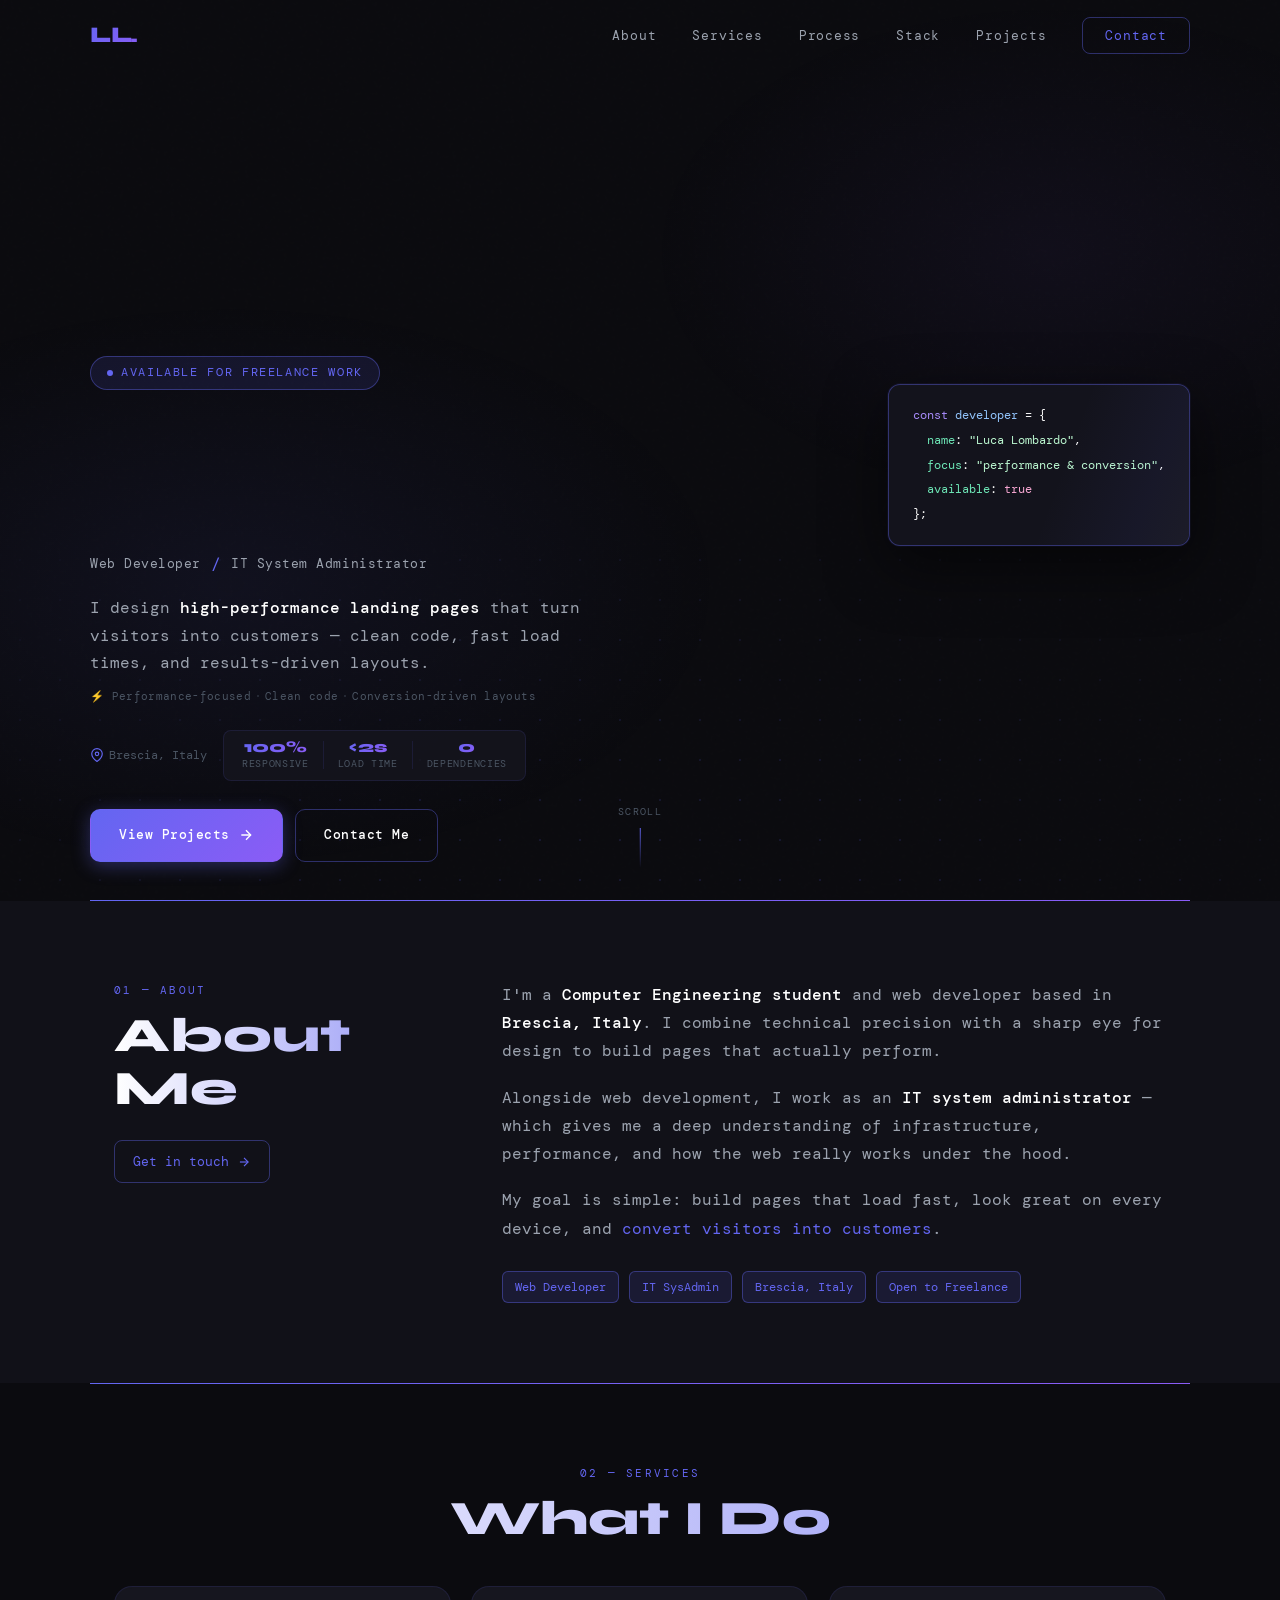
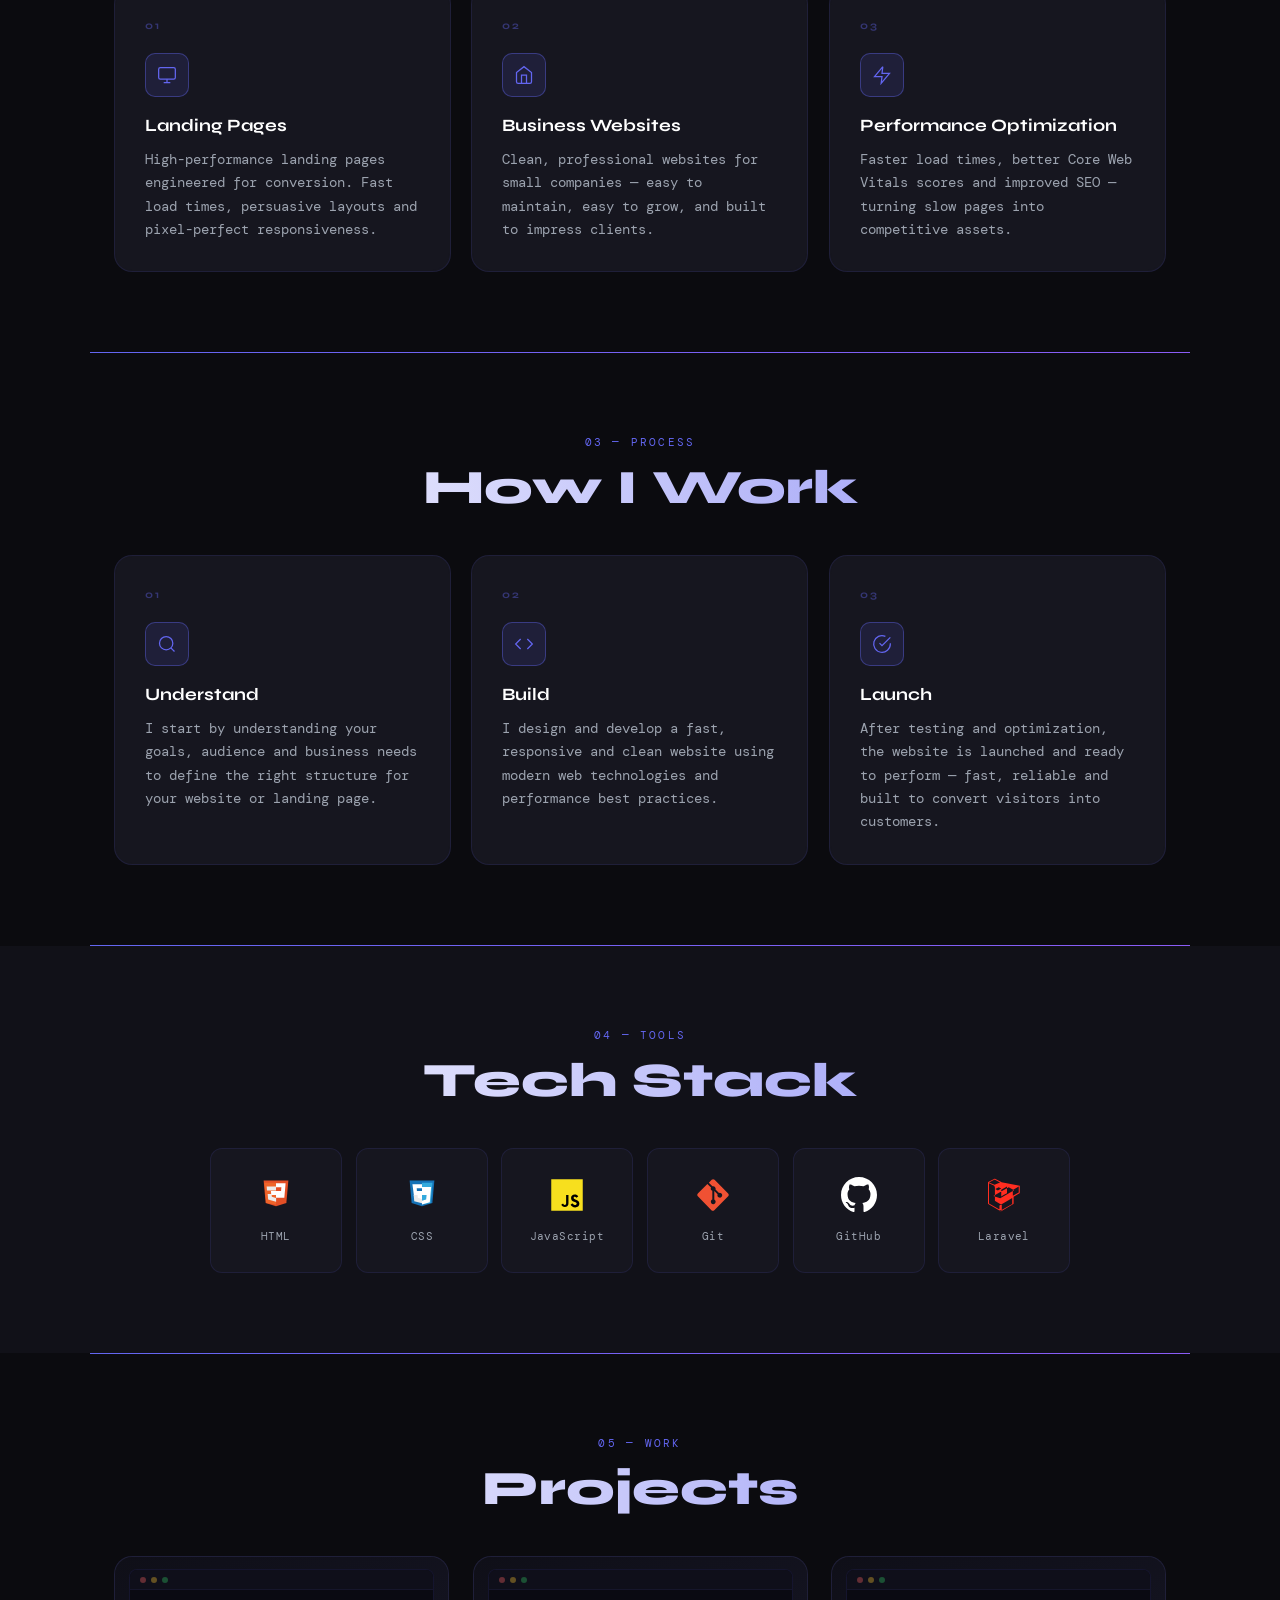
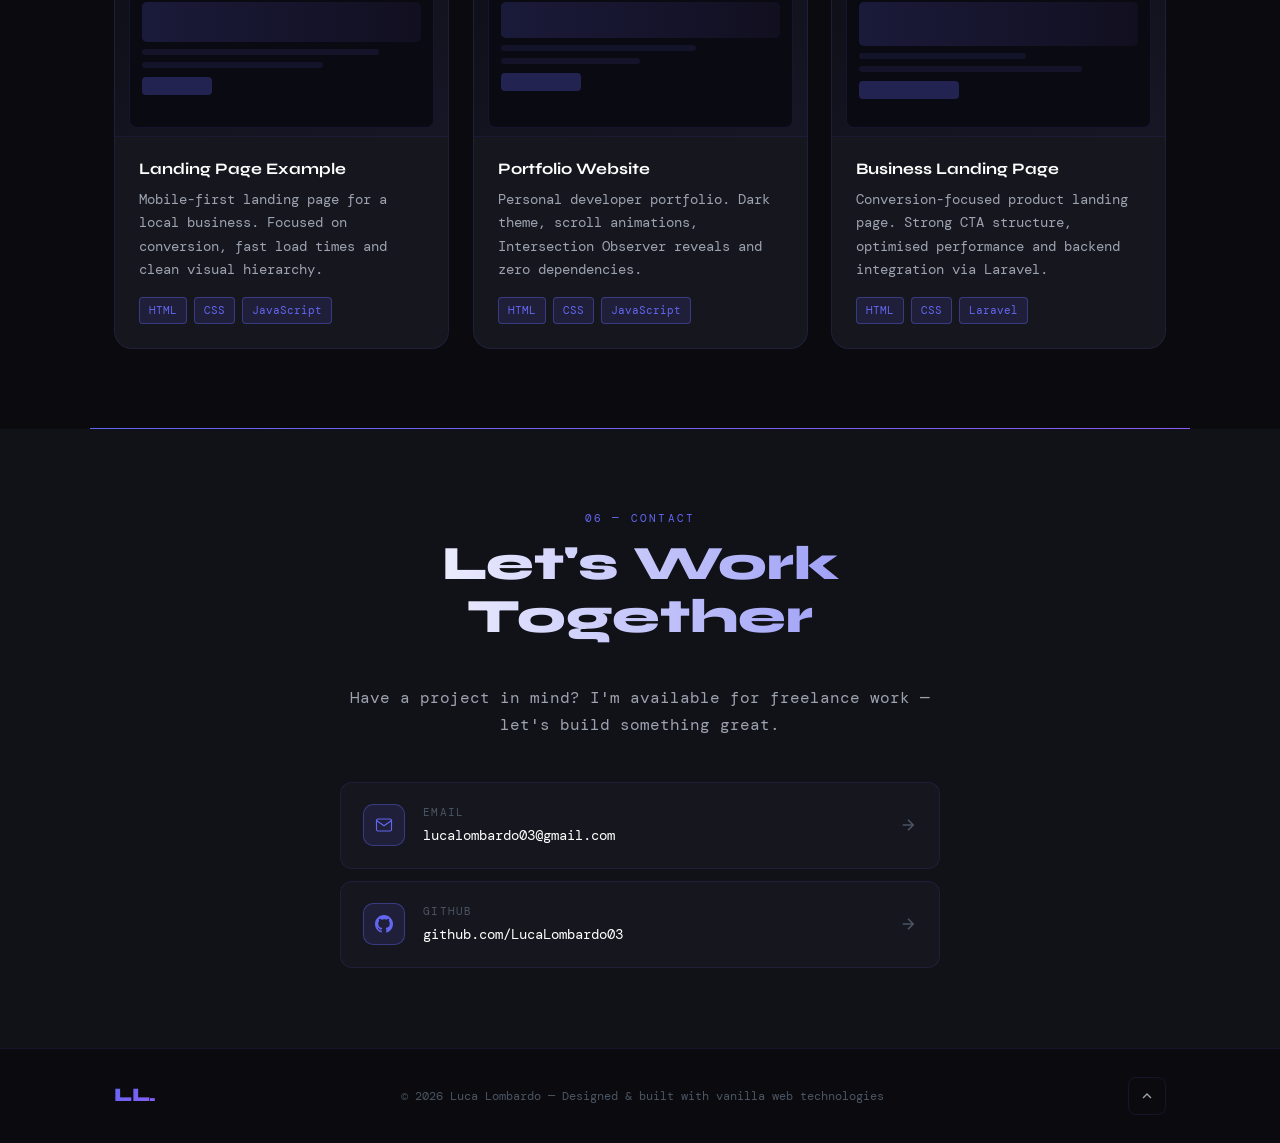
==== index.html @ 66b70bbf "feat: add section dividers and enhance hero text animation" ====
<!doctype html>
<html lang="en">
  <head>
    <meta charset="UTF-8" />
    <meta name="viewport" content="width=device-width, initial-scale=1.0" />

    <!-- ░░ PRIMARY SEO ░░ -->
    <title>
      Luca Lombardo — Web Developer &amp; Landing Page Specialist | Brescia
    </title>
    <meta
      name="description"
      content="Luca Lombardo — Web developer based in Brescia, Italy. I build high-performance, responsive landing pages and business websites that convert visitors into customers. Available for freelance projects."
    />
    <meta
      name="keywords"
      content="web developer Brescia, landing page developer Italy, freelance web developer, responsive landing pages, HTML CSS JavaScript developer, siti web Brescia, landing page freelance"
    />
    <meta name="author" content="Luca Lombardo" />
    <meta name="robots" content="index, follow" />
    <meta name="theme-color" content="#0B0B0F" />
    <link rel="canonical" href="https://lucalombardo.dev/" />

    <!-- ░░ OPEN GRAPH (Facebook, LinkedIn, WhatsApp) ░░ -->
    <meta property="og:type" content="website" />
    <meta property="og:site_name" content="Luca Lombardo" />
    <meta
      property="og:title"
      content="Luca Lombardo — Web Developer &amp; Landing Page Specialist"
    />
    <meta
      property="og:description"
      content="I build high-performance landing pages that turn visitors into customers. Based in Brescia, Italy. Available for freelance work."
    />
    <meta property="og:url" content="https://lucalombardo.dev/" />
    <meta property="og:image" content="https://lucalombardo.dev/og-image.png" />
    <meta property="og:image:width" content="1200" />
    <meta property="og:image:height" content="630" />
    <meta property="og:locale" content="en_US" />

    <!-- ░░ TWITTER / X CARD ░░ -->
    <meta name="twitter:card" content="summary_large_image" />
    <meta
      name="twitter:title"
      content="Luca Lombardo — Web Developer &amp; Landing Page Specialist"
    />
    <meta
      name="twitter:description"
      content="I build high-performance landing pages that turn visitors into customers. Based in Brescia, Italy."
    />
    <meta
      name="twitter:image"
      content="https://lucalombardo.dev/og-image.png"
    />

    <!-- ░░ FAVICON ░░ -->
    <link rel="icon" type="image/svg+xml" href="/favicon.svg" />
    <link rel="icon" type="image/png" href="/favicon.png" sizes="32x32" />
    <link rel="apple-touch-icon" href="/apple-touch-icon.png" sizes="180x180" />
    <link rel="manifest" href="/site.webmanifest" />

    <!-- ░░ STRUCTURED DATA — Person + WebSite ░░ -->
    <script type="application/ld+json">
      {
        "@context": "https://schema.org",
        "@graph": [
          {
            "@type": "Person",
            "@id": "https://lucalombardo.dev/#person",
            "name": "Luca Lombardo",
            "url": "https://lucalombardo.dev/",
            "jobTitle": "Web Developer",
            "description": "Web developer and IT system administrator based in Brescia, Italy, specializing in high-performance landing pages and business websites.",
            "address": {
              "@type": "PostalAddress",
              "addressLocality": "Brescia",
              "addressCountry": "IT"
            },
            "sameAs": [
              "https://github.com/LucaLombardo03"
            ],
            "knowsAbout": [
              "HTML",
              "CSS",
              "JavaScript",
              "Laravel",
              "Web Performance",
              "Landing Pages"
            ],
            "email": "lucalombardo03@gmail.com"
          },
          {
            "@type": "WebSite",
            "@id": "https://lucalombardo.dev/#website",
            "url": "https://lucalombardo.dev/",
            "name": "Luca Lombardo — Web Developer",
            "description": "Portfolio and freelance contact page of Luca Lombardo, web developer based in Brescia, Italy.",
            "author": { "@id": "https://lucalombardo.dev/#person" },
            "inLanguage": "en"
          },
          {
            "@type": "ProfessionalService",
            "@id": "https://lucalombardo.dev/#service",
            "name": "Luca Lombardo Web Development",
            "url": "https://lucalombardo.dev/",
            "provider": { "@id": "https://lucalombardo.dev/#person" },
            "areaServed": ["IT", "EU"],
            "serviceType": [
              "Landing Page Development",
              "Business Website Development",
              "Web Performance Optimization"
            ],
            "availableLanguage": ["Italian", "English"]
          }
        ]
      }
    </script>

    <!-- ░░ PERFORMANCE ░░ -->
    <link rel="preconnect" href="https://fonts.googleapis.com" />
    <link rel="preconnect" href="https://fonts.gstatic.com" crossorigin />
    <link
      rel="preload"
      as="style"
      href="https://fonts.googleapis.com/css2?family=Syne:wght@400;700;800&family=DM+Mono:wght@0,400;0,500&display=swap"
    />
    <link
      href="https://fonts.googleapis.com/css2?family=Syne:wght@400;700;800&family=DM+Mono:wght@0,400;0,500&display=swap"
      rel="stylesheet"
    />
    <link rel="stylesheet" href="style.css" />
  </head>
  <body>
    <!-- ░░ NAV ░░ -->
    <header>
      <nav class="nav" id="nav">
        <div class="nav__inner">
          <a href="#hero" class="nav__logo">LL<span class="accent">.</span></a>
          <button
            class="nav__burger"
            id="burger"
            aria-label="Toggle menu"
            aria-expanded="false"
          >
            <span></span><span></span><span></span>
          </button>
          <ul class="nav__links" id="navLinks">
            <li><a href="#about">About</a></li>
            <li><a href="#services">Services</a></li>
            <li><a href="#how">Process</a></li>
            <li><a href="#stack">Stack</a></li>
            <li><a href="#projects">Projects</a></li>
            <li><a href="#contact" class="nav__cta">Contact</a></li>
          </ul>
        </div>
      </nav>
    </header>

    <main>
      <!-- ░░ HERO ░░ -->
      <section class="hero" id="hero">
        <div class="hero__bg-grid"></div>
        <div
          class="hero__spotlight"
          id="heroSpotlight"
          aria-hidden="true"
        ></div>

        <div class="hero__inner">
          <!-- LEFT: main content -->
          <div class="hero__content">
            <p class="hero__eyebrow">
              <span class="dot"></span> Available for freelance work
            </p>
            <h1 class="hero__name">Luca<br />Lombardo</h1>
            <div class="hero__roles">
              <span class="role">Web Developer</span>
              <span class="separator">/</span>
              <span class="role">IT System Administrator</span>
            </div>
            <p class="hero__desc">
              I design <strong>high-performance landing pages</strong> that turn
              visitors into customers — clean code, fast load times, and
              results-driven layouts.
            </p>
            <p class="hero__proof">
              <span>⚡ Performance-focused</span>
              <span class="hero__proof-dot"></span>
              <span>Clean code</span>
              <span class="hero__proof-dot"></span>
              <span>Conversion-driven layouts</span>
            </p>

            <!-- location + stats pill on the same row -->
            <div class="hero__meta">
              <p class="hero__location">
                <svg
                  width="14"
                  height="14"
                  viewBox="0 0 24 24"
                  fill="none"
                  stroke="currentColor"
                  stroke-width="2"
                  aria-hidden="true"
                >
                  <path d="M21 10c0 7-9 13-9 13s-9-6-9-13a9 9 0 0 1 18 0z" />
                  <circle cx="12" cy="10" r="3" />
                </svg>
                Brescia, Italy
              </p>
              <div class="hero__stats">
                <div class="hero__stat">
                  <span class="hero__stat-num">100%</span>
                  <span class="hero__stat-label">Responsive</span>
                </div>
                <div class="hero__stat-divider"></div>
                <div class="hero__stat">
                  <span class="hero__stat-num">&lt;2s</span>
                  <span class="hero__stat-label">Load Time</span>
                </div>
                <div class="hero__stat-divider"></div>
                <div class="hero__stat">
                  <span class="hero__stat-num">0</span>
                  <span class="hero__stat-label">Dependencies</span>
                </div>
              </div>
            </div>

            <div class="hero__buttons">
              <a href="#projects" class="btn btn--primary">
                View Projects
                <svg
                  width="16"
                  height="16"
                  viewBox="0 0 24 24"
                  fill="none"
                  stroke="currentColor"
                  stroke-width="2"
                  aria-hidden="true"
                >
                  <line x1="5" y1="12" x2="19" y2="12" />
                  <polyline points="12 5 19 12 12 19" />
                </svg>
              </a>
              <a href="#contact" class="btn btn--outline">Contact Me</a>
            </div>
          </div>

          <!-- RIGHT: code block decoration -->
          <div class="hero__code-block" aria-hidden="true">
            <span class="code-line"
              ><span class="c-keyword">const</span>
              <span class="c-var">developer</span> = {</span
            >
            <span class="code-line"
              >&nbsp;&nbsp;<span class="c-prop">name</span>:
              <span class="c-string">"Luca Lombardo"</span>,</span
            >
            <span class="code-line"
              >&nbsp;&nbsp;<span class="c-prop">focus</span>:
              <span class="c-string">"performance &amp; conversion"</span
              >,</span
            >
            <span class="code-line"
              >&nbsp;&nbsp;<span class="c-prop">available</span>:
              <span class="c-bool">true</span></span
            >
            <span class="code-line">};</span>
          </div>
        </div>

        <div class="hero__scroll" aria-hidden="true">
          <span>scroll</span>
          <div class="hero__scroll-line"></div>
        </div>
      </section>

      <div class="section-divider" aria-hidden="true"></div>

      <!-- ░░ ABOUT ░░ -->
      <section class="about section" id="about">
        <div class="container">
          <div class="about__inner">
            <div class="about__left">
              <p class="section__label">01 — About</p>
              <h2 class="section__title">About<br />Me</h2>
              <a
                href="mailto:lucalombardo03@gmail.com"
                class="about__email-btn"
              >
                Get in touch
                <svg
                  width="14"
                  height="14"
                  viewBox="0 0 24 24"
                  fill="none"
                  stroke="currentColor"
                  stroke-width="2"
                  aria-hidden="true"
                >
                  <line x1="5" y1="12" x2="19" y2="12" />
                  <polyline points="12 5 19 12 12 19" />
                </svg>
              </a>
            </div>
            <div class="about__right">
              <p class="about__text">
                I'm a <strong>Computer Engineering student</strong> and web
                developer based in <strong>Brescia, Italy</strong>. I combine
                technical precision with a sharp eye for design to build pages
                that actually perform.
              </p>
              <p class="about__text">
                Alongside web development, I work as an
                <strong>IT system administrator</strong> — which gives me a deep
                understanding of infrastructure, performance, and how the web
                really works under the hood.
              </p>
              <p class="about__text">
                My goal is simple: build pages that load fast, look great on
                every device, and <em>convert visitors into customers</em>.
              </p>
              <div class="about__tags">
                <span class="tag">Web Developer</span>
                <span class="tag">IT SysAdmin</span>
                <span class="tag">Brescia, Italy</span>
                <span class="tag">Open to Freelance</span>
              </div>
            </div>
          </div>
        </div>
      </section>

      <div class="section-divider" aria-hidden="true"></div>

      <!-- ░░ SERVICES ░░ -->
      <section class="services section" id="services">
        <div class="container">
          <p class="section__label centered">02 — Services</p>
          <h2 class="section__title centered">What I Do</h2>
          <div class="services__grid">
            <div class="card card--service">
              <div class="card__number">01</div>
              <div class="card__icon">
                <svg
                  viewBox="0 0 24 24"
                  fill="none"
                  stroke="currentColor"
                  stroke-width="1.5"
                  aria-hidden="true"
                >
                  <rect x="2" y="3" width="20" height="14" rx="2" />
                  <path d="M8 21h8M12 17v4" />
                </svg>
              </div>
              <h3 class="card__title">Landing Pages</h3>
              <p class="card__desc">
                High-performance landing pages engineered for conversion. Fast
                load times, persuasive layouts and pixel-perfect responsiveness.
              </p>
            </div>

            <div class="card card--service">
              <div class="card__number">02</div>
              <div class="card__icon">
                <svg
                  viewBox="0 0 24 24"
                  fill="none"
                  stroke="currentColor"
                  stroke-width="1.5"
                  aria-hidden="true"
                >
                  <path d="M3 9l9-7 9 7v11a2 2 0 0 1-2 2H5a2 2 0 0 1-2-2z" />
                  <polyline points="9 22 9 12 15 12 15 22" />
                </svg>
              </div>
              <h3 class="card__title">Business Websites</h3>
              <p class="card__desc">
                Clean, professional websites for small companies — easy to
                maintain, easy to grow, and built to impress clients.
              </p>
            </div>

            <div class="card card--service">
              <div class="card__number">03</div>
              <div class="card__icon">
                <svg
                  viewBox="0 0 24 24"
                  fill="none"
                  stroke="currentColor"
                  stroke-width="1.5"
                  aria-hidden="true"
                >
                  <polyline points="13 2 3 14 12 14 11 22 21 10 12 10 13 2" />
                </svg>
              </div>
              <h3 class="card__title">Performance Optimization</h3>
              <p class="card__desc">
                Faster load times, better Core Web Vitals scores and improved
                SEO — turning slow pages into competitive assets.
              </p>
            </div>
          </div>
        </div>
      </section>


      <div class="section-divider" aria-hidden="true"></div>

      <!-- ░░ HOW I WORK ░░ -->
      <section class="how section" id="how">
        <div class="container">
          <p class="section__label centered">03 — Process</p>
          <h2 class="section__title centered">How I Work</h2>
          <div class="services__grid">

            <div class="card card--service">
              <div class="card__number">01</div>
              <div class="card__icon">
                <svg
                  viewBox="0 0 24 24"
                  fill="none"
                  stroke="currentColor"
                  stroke-width="1.5"
                  aria-hidden="true"
                >
                  <circle cx="11" cy="11" r="8" />
                  <line x1="21" y1="21" x2="16.65" y2="16.65" />
                </svg>
              </div>
              <h3 class="card__title">Understand</h3>
              <p class="card__desc">
                I start by understanding your goals, audience and business
                needs to define the right structure for your website or
                landing page.
              </p>
            </div>

            <div class="card card--service">
              <div class="card__number">02</div>
              <div class="card__icon">
                <svg
                  viewBox="0 0 24 24"
                  fill="none"
                  stroke="currentColor"
                  stroke-width="1.5"
                  aria-hidden="true"
                >
                  <polyline points="16 18 22 12 16 6" />
                  <polyline points="8 6 2 12 8 18" />
                </svg>
              </div>
              <h3 class="card__title">Build</h3>
              <p class="card__desc">
                I design and develop a fast, responsive and clean website
                using modern web technologies and performance best practices.
              </p>
            </div>

            <div class="card card--service">
              <div class="card__number">03</div>
              <div class="card__icon">
                <svg
                  viewBox="0 0 24 24"
                  fill="none"
                  stroke="currentColor"
                  stroke-width="1.5"
                  aria-hidden="true"
                >
                  <path d="M22 11.08V12a10 10 0 1 1-5.93-9.14" />
                  <polyline points="22 4 12 14.01 9 11.01" />
                </svg>
              </div>
              <h3 class="card__title">Launch</h3>
              <p class="card__desc">
                After testing and optimization, the website is launched and
                ready to perform — fast, reliable and built to convert
                visitors into customers.
              </p>
            </div>

          </div>
        </div>
      </section>

      <div class="section-divider" aria-hidden="true"></div>

      <!-- ░░ TECH STACK ░░ -->
      <section class="stack section" id="stack">
        <div class="container">
          <p class="section__label centered">04 — Tools</p>
          <h2 class="section__title centered">Tech Stack</h2>
          <div class="stack__grid">
            <div class="stack__item">
              <div class="stack__icon-wrap">
                <svg class="stack__icon" viewBox="0 0 32 32" aria-label="HTML5">
                  <path fill="#e34f26" d="M5 3l1.8 20.2L16 26l9.2-2.8L27 3z" />
                  <path fill="#ef652a" d="M16 24.5V5H5.7L7.3 23.2z" />
                  <path
                    fill="#fff"
                    d="M16 12.5h4.5l.3-3.5H16v-3.5h8.5l-.1 1.5-1 11.5H16z"
                  />
                  <path
                    fill="#ebebeb"
                    d="M16 18.5l-.1.1L12.3 17.5l-.2-2.5H8.6l.4 5 7 1.9h.1v-3.4z"
                  />
                  <path fill="#fff" d="M16 12.5v3.5h-4.2l-.3-3.5z" />
                  <path fill="#ebebeb" d="M16 8.5v3.5H8l-.3-3.5z" />
                </svg>
              </div>
              <span>HTML</span>
            </div>

            <div class="stack__item">
              <div class="stack__icon-wrap">
                <svg class="stack__icon" viewBox="0 0 32 32" aria-label="CSS3">
                  <path fill="#1572b6" d="M5 3l1.8 20.2L16 26l9.2-2.8L27 3z" />
                  <path fill="#33a9dc" d="M16 24.5V5h9.3L23.7 23.2z" />
                  <path
                    fill="#fff"
                    d="M16 12.5h-4.5l-.2-2.5h4.7V6.5H7.5l.2 1.5 1.5 11.5h6.8z"
                  />
                  <path
                    fill="#ebebeb"
                    d="M16 19.4l-.1.1-3.6-1-.2-2.5H8.6l.5 5.5 6.9 1.9.1-.1z"
                  />
                  <path
                    fill="#fff"
                    d="M16 12.5v3.5h4.1l-.4 4-3.7 1v3.4l6.9-1.9.1-.9 1-11.2.1-1.5H16z"
                  />
                </svg>
              </div>
              <span>CSS</span>
            </div>

            <div class="stack__item">
              <div class="stack__icon-wrap">
                <svg
                  class="stack__icon"
                  viewBox="0 0 32 32"
                  aria-label="JavaScript"
                >
                  <path fill="#f7df1e" d="M2 2h28v28H2z" />
                  <path
                    d="M20.8 23.4c.5.8 1.1 1.4 2.2 1.4 1 0 1.6-.5 1.6-1.1 0-.8-.6-1-1.7-1.5l-.6-.2c-1.7-.7-2.7-1.6-2.7-3.4 0-1.7 1.3-3 3.3-3 1.4 0 2.4.5 3.1 1.8l-1.7 1.1c-.4-.7-.8-1-1.4-1-.6 0-1 .4-1 1 0 .7.4 1 1.5 1.4l.6.3c2 .8 3 1.8 3 3.6 0 2-1.6 3.2-3.7 3.2-2.1 0-3.4-1-4.1-2.3zm-8.3.2c.4.6.7 1.2 1.5 1.2.8 0 1.2-.3 1.2-1.4v-7.5h2.1v7.5c0 2.3-1.3 3.3-3.2 3.3-1.7 0-2.7-.9-3.2-2z"
                  />
                </svg>
              </div>
              <span>JavaScript</span>
            </div>

            <div class="stack__item">
              <div class="stack__icon-wrap">
                <svg class="stack__icon" viewBox="0 0 32 32" aria-label="Git">
                  <path
                    fill="#f05133"
                    d="M29.47 14.6L17.39 2.53a1.81 1.81 0 00-2.56 0L12.29 5.07l3.23 3.23a2.15 2.15 0 012.72 2.74l3.11 3.11a2.15 2.15 0 11-1.29 1.21l-2.9-2.9v7.62a2.15 2.15 0 11-1.77-.06V12.2a2.15 2.15 0 01-1.17-2.82L10.99 6.17l-8.46 8.45a1.81 1.81 0 000 2.56L14.6 29.47a1.81 1.81 0 002.56 0L29.47 17.16a1.81 1.81 0 000-2.56z"
                  />
                </svg>
              </div>
              <span>Git</span>
            </div>

            <div class="stack__item">
              <div class="stack__icon-wrap">
                <svg
                  class="stack__icon"
                  viewBox="0 0 24 24"
                  aria-label="GitHub"
                  fill="currentColor"
                  style="color: #fff"
                >
                  <path
                    d="M12 0C5.374 0 0 5.373 0 12c0 5.302 3.438 9.8 8.207 11.387.599.111.793-.261.793-.577v-2.234c-3.338.726-4.033-1.416-4.033-1.416-.546-1.387-1.333-1.756-1.333-1.756-1.089-.745.083-.729.083-.729 1.205.084 1.839 1.237 1.839 1.237 1.07 1.834 2.807 1.304 3.492.997.107-.775.418-1.305.762-1.604-2.665-.305-5.467-1.334-5.467-5.931 0-1.311.469-2.381 1.236-3.221-.124-.303-.535-1.524.117-3.176 0 0 1.008-.322 3.301 1.23A11.509 11.509 0 0 1 12 5.803c1.02.005 2.047.138 3.006.404 2.291-1.552 3.297-1.23 3.297-1.23.653 1.653.242 2.874.118 3.176.77.84 1.235 1.911 1.235 3.221 0 4.609-2.807 5.624-5.479 5.921.43.372.823 1.102.823 2.222v3.293c0 .319.192.694.801.576C20.566 21.797 24 17.3 24 12c0-6.627-5.373-12-12-12z"
                  />
                </svg>
              </div>
              <span>GitHub</span>
            </div>

            <div class="stack__item">
              <div class="stack__icon-wrap">
                <svg
                  class="stack__icon"
                  viewBox="0 0 50 52"
                  aria-label="Laravel"
                  fill="none"
                  xmlns="http://www.w3.org/2000/svg"
                >
                  <path
                    d="M49.626 11.564a.809.809 0 0 1 .028.209v10.972a.8.8 0 0 1-.402.694l-9.209 5.302-.026.016v10.417a.8.8 0 0 1-.402.694L20.56 51.411a.802.802 0 0 1-.195.066c-.007.002-.013.007-.02.008a.808.808 0 0 1-.41 0c-.007-.001-.013-.006-.02-.008a.799.799 0 0 1-.195-.066L.402 39.868A.8.8 0 0 1 0 39.175V6.4c0-.073.01-.146.028-.209.006-.02.018-.037.025-.056.012-.033.023-.066.041-.096.014-.024.035-.043.052-.065.02-.028.038-.057.062-.08.018-.017.041-.03.062-.045.024-.018.046-.039.073-.052l9.813-5.257a.802.802 0 0 1 .766 0l9.813 5.257c.027.013.049.034.073.052.02.015.044.028.062.045.024.023.042.052.062.08.017.022.038.041.052.065.018.03.029.063.041.096.007.019.019.036.025.056zm-1.601 10.418v-9.15l-3.957 2.277-5.252 3.025v9.15l9.21-5.302zm-10.211 17.96v-9.15l-5.167 2.966-14.768 8.496v9.241l19.935-11.553zM1.602 7.719v31.456L21.537 50.73v-9.242l-10.392-5.966-.002-.001-.002-.002c-.027-.014-.048-.034-.072-.052-.02-.015-.044-.027-.061-.045l-.002-.003c-.021-.022-.039-.05-.059-.078-.015-.022-.035-.041-.048-.065l-.001-.002c-.017-.028-.026-.061-.038-.092-.008-.02-.019-.038-.025-.058-.012-.038-.016-.078-.02-.119-.003-.017-.009-.033-.01-.051V14.439L9.81 11.414 1.602 7.719zm8.81-5.994L1.602 6.4l8.608 3.714 8.608-3.714-8.608-4.675zm4.978 17.29l5.252-3.025-3.957-2.278-5.253 3.026 3.958 2.277zm14.287-6.305l-9.012 5.19v10.371l3.657-2.101 5.355-3.073V12.71zm-10.613 18.321l14.232-8.193 7.585-4.361-8.586-4.644-9.03 5.193-14.87 8.55 10.67 3.455z"
                    fill="#FF2D20"
                  />
                </svg>
              </div>
              <span>Laravel</span>
            </div>
          </div>
        </div>
      </section>

      <div class="section-divider" aria-hidden="true"></div>

      <!-- ░░ PROJECTS ░░ -->
      <section class="projects section" id="projects">
        <div class="container">
          <p class="section__label centered">05 — Work</p>
          <h2 class="section__title centered">Projects</h2>
          <div class="projects__grid">
            <article class="card card--project">
              <div class="card__preview" aria-hidden="true">
                <div class="card__preview-mock">
                  <div class="mock__bar">
                    <span></span><span></span><span></span>
                  </div>
                  <div class="mock__content">
                    <div class="mock__hero-block"></div>
                    <div class="mock__line" style="width: 85%"></div>
                    <div class="mock__line" style="width: 65%"></div>
                    <div class="mock__cta"></div>
                  </div>
                </div>
                <div class="card__preview-overlay">
                  <a
                    href="#"
                    class="card__btn card__btn--demo"
                    target="_blank"
                    rel="noopener"
                  >
                    <svg
                      viewBox="0 0 24 24"
                      fill="none"
                      stroke="currentColor"
                      stroke-width="2"
                    >
                      <path
                        d="M18 13v6a2 2 0 0 1-2 2H5a2 2 0 0 1-2-2V8a2 2 0 0 1 2-2h6"
                      />
                      <polyline points="15 3 21 3 21 9" />
                      <line x1="10" y1="14" x2="21" y2="3" />
                    </svg>
                    Live Demo
                  </a>
                  <a
                    href="#"
                    class="card__btn card__btn--code"
                    target="_blank"
                    rel="noopener"
                  >
                    <svg viewBox="0 0 24 24" fill="currentColor">
                      <path
                        d="M12 0C5.374 0 0 5.373 0 12c0 5.302 3.438 9.8 8.207 11.387.599.111.793-.261.793-.577v-2.234c-3.338.726-4.033-1.416-4.033-1.416-.546-1.387-1.333-1.756-1.333-1.756-1.089-.745.083-.729.083-.729 1.205.084 1.839 1.237 1.839 1.237 1.07 1.834 2.807 1.304 3.492.997.107-.775.418-1.305.762-1.604-2.665-.305-5.467-1.334-5.467-5.931 0-1.311.469-2.381 1.236-3.221-.124-.303-.535-1.524.117-3.176 0 0 1.008-.322 3.301 1.23A11.509 11.509 0 0 1 12 5.803c1.02.005 2.047.138 3.006.404 2.291-1.552 3.297-1.23 3.297-1.23.653 1.653.242 2.874.118 3.176.77.84 1.235 1.911 1.235 3.221 0 4.609-2.807 5.624-5.479 5.921.43.372.823 1.102.823 2.222v3.293c0 .319.192.694.801.576C20.566 21.797 24 17.3 24 12c0-6.627-5.373-12-12-12z"
                      />
                    </svg>
                    Source
                  </a>
                </div>
              </div>
              <div class="card__body">
                <h3 class="card__title">Landing Page Example</h3>
                <p class="card__desc">
                  Mobile-first landing page for a local business. Focused on
                  conversion, fast load times and clean visual hierarchy.
                </p>
                <div class="card__tags">
                  <span class="tag tag--sm">HTML</span>
                  <span class="tag tag--sm">CSS</span>
                  <span class="tag tag--sm">JavaScript</span>
                </div>
              </div>
            </article>

            <article class="card card--project">
              <div class="card__preview" aria-hidden="true">
                <div class="card__preview-mock">
                  <div class="mock__bar">
                    <span></span><span></span><span></span>
                  </div>
                  <div class="mock__content">
                    <div class="mock__hero-block" style="height: 36px"></div>
                    <div class="mock__line" style="width: 70%"></div>
                    <div class="mock__line" style="width: 50%"></div>
                    <div class="mock__cta" style="width: 80px"></div>
                  </div>
                </div>
                <div class="card__preview-overlay">
                  <a
                    href="#"
                    class="card__btn card__btn--demo"
                    target="_blank"
                    rel="noopener"
                  >
                    <svg
                      viewBox="0 0 24 24"
                      fill="none"
                      stroke="currentColor"
                      stroke-width="2"
                    >
                      <path
                        d="M18 13v6a2 2 0 0 1-2 2H5a2 2 0 0 1-2-2V8a2 2 0 0 1 2-2h6"
                      />
                      <polyline points="15 3 21 3 21 9" />
                      <line x1="10" y1="14" x2="21" y2="3" />
                    </svg>
                    Live Demo
                  </a>
                  <a
                    href="#"
                    class="card__btn card__btn--code"
                    target="_blank"
                    rel="noopener"
                  >
                    <svg viewBox="0 0 24 24" fill="currentColor">
                      <path
                        d="M12 0C5.374 0 0 5.373 0 12c0 5.302 3.438 9.8 8.207 11.387.599.111.793-.261.793-.577v-2.234c-3.338.726-4.033-1.416-4.033-1.416-.546-1.387-1.333-1.756-1.333-1.756-1.089-.745.083-.729.083-.729 1.205.084 1.839 1.237 1.839 1.237 1.07 1.834 2.807 1.304 3.492.997.107-.775.418-1.305.762-1.604-2.665-.305-5.467-1.334-5.467-5.931 0-1.311.469-2.381 1.236-3.221-.124-.303-.535-1.524.117-3.176 0 0 1.008-.322 3.301 1.23A11.509 11.509 0 0 1 12 5.803c1.02.005 2.047.138 3.006.404 2.291-1.552 3.297-1.23 3.297-1.23.653 1.653.242 2.874.118 3.176.77.84 1.235 1.911 1.235 3.221 0 4.609-2.807 5.624-5.479 5.921.43.372.823 1.102.823 2.222v3.293c0 .319.192.694.801.576C20.566 21.797 24 17.3 24 12c0-6.627-5.373-12-12-12z"
                      />
                    </svg>
                    Source
                  </a>
                </div>
              </div>
              <div class="card__body">
                <h3 class="card__title">Portfolio Website</h3>
                <p class="card__desc">
                  Personal developer portfolio. Dark theme, scroll animations,
                  Intersection Observer reveals and zero dependencies.
                </p>
                <div class="card__tags">
                  <span class="tag tag--sm">HTML</span>
                  <span class="tag tag--sm">CSS</span>
                  <span class="tag tag--sm">JavaScript</span>
                </div>
              </div>
            </article>

            <article class="card card--project">
              <div class="card__preview" aria-hidden="true">
                <div class="card__preview-mock">
                  <div class="mock__bar">
                    <span></span><span></span><span></span>
                  </div>
                  <div class="mock__content">
                    <div class="mock__hero-block" style="height: 44px"></div>
                    <div class="mock__line" style="width: 60%"></div>
                    <div class="mock__line" style="width: 80%"></div>
                    <div class="mock__cta" style="width: 100px"></div>
                  </div>
                </div>
                <div class="card__preview-overlay">
                  <a
                    href="#"
                    class="card__btn card__btn--demo"
                    target="_blank"
                    rel="noopener"
                  >
                    <svg
                      viewBox="0 0 24 24"
                      fill="none"
                      stroke="currentColor"
                      stroke-width="2"
                    >
                      <path
                        d="M18 13v6a2 2 0 0 1-2 2H5a2 2 0 0 1-2-2V8a2 2 0 0 1 2-2h6"
                      />
                      <polyline points="15 3 21 3 21 9" />
                      <line x1="10" y1="14" x2="21" y2="3" />
                    </svg>
                    Live Demo
                  </a>
                  <a
                    href="#"
                    class="card__btn card__btn--code"
                    target="_blank"
                    rel="noopener"
                  >
                    <svg viewBox="0 0 24 24" fill="currentColor">
                      <path
                        d="M12 0C5.374 0 0 5.373 0 12c0 5.302 3.438 9.8 8.207 11.387.599.111.793-.261.793-.577v-2.234c-3.338.726-4.033-1.416-4.033-1.416-.546-1.387-1.333-1.756-1.333-1.756-1.089-.745.083-.729.083-.729 1.205.084 1.839 1.237 1.839 1.237 1.07 1.834 2.807 1.304 3.492.997.107-.775.418-1.305.762-1.604-2.665-.305-5.467-1.334-5.467-5.931 0-1.311.469-2.381 1.236-3.221-.124-.303-.535-1.524.117-3.176 0 0 1.008-.322 3.301 1.23A11.509 11.509 0 0 1 12 5.803c1.02.005 2.047.138 3.006.404 2.291-1.552 3.297-1.23 3.297-1.23.653 1.653.242 2.874.118 3.176.77.84 1.235 1.911 1.235 3.221 0 4.609-2.807 5.624-5.479 5.921.43.372.823 1.102.823 2.222v3.293c0 .319.192.694.801.576C20.566 21.797 24 17.3 24 12c0-6.627-5.373-12-12-12z"
                      />
                    </svg>
                    Source
                  </a>
                </div>
              </div>
              <div class="card__body">
                <h3 class="card__title">Business Landing Page</h3>
                <p class="card__desc">
                  Conversion-focused product landing page. Strong CTA structure,
                  optimised performance and backend integration via Laravel.
                </p>
                <div class="card__tags">
                  <span class="tag tag--sm">HTML</span>
                  <span class="tag tag--sm">CSS</span>
                  <span class="tag tag--sm">Laravel</span>
                </div>
              </div>
            </article>
          </div>
        </div>
      </section>

      <div class="section-divider" aria-hidden="true"></div>

      <!-- ░░ CONTACT ░░ -->
      <section class="contact section" id="contact">
        <div class="container">
          <div class="contact__inner">
            <p class="section__label centered">06 — Contact</p>
            <h2 class="section__title centered">Let's Work<br />Together</h2>
            <p class="contact__subtitle">
              Have a project in mind? I'm available for freelance work — let's
              build something great.
            </p>

            <div class="contact__links">
              <a
                href="mailto:lucalombardo03@gmail.com"
                class="contact__link"
              >
                <div class="contact__icon">
                  <svg
                    viewBox="0 0 24 24"
                    fill="none"
                    stroke="currentColor"
                    stroke-width="1.5"
                    aria-hidden="true"
                  >
                    <path
                      d="M4 4h16c1.1 0 2 .9 2 2v12c0 1.1-.9 2-2 2H4c-1.1 0-2-.9-2-2V6c0-1.1.9-2 2-2z"
                    />
                    <polyline points="22,6 12,13 2,6" />
                  </svg>
                </div>
                <div class="contact__info">
                  <span class="contact__label">Email</span>
                  <span class="contact__value"
                    >lucalombardo03@gmail.com</span
                  >
                </div>
                <svg
                  class="contact__arrow"
                  viewBox="0 0 24 24"
                  fill="none"
                  stroke="currentColor"
                  stroke-width="2"
                  aria-hidden="true"
                >
                  <line x1="5" y1="12" x2="19" y2="12" />
                  <polyline points="12 5 19 12 12 19" />
                </svg>
              </a>

              <a
                href="https://github.com/LucaLombardo03"
                target="_blank"
                rel="noopener"
                class="contact__link"
              >
                <div class="contact__icon">
                  <svg
                    viewBox="0 0 24 24"
                    fill="currentColor"
                    aria-hidden="true"
                  >
                    <path
                      d="M12 0C5.374 0 0 5.373 0 12c0 5.302 3.438 9.8 8.207 11.387.599.111.793-.261.793-.577v-2.234c-3.338.726-4.033-1.416-4.033-1.416-.546-1.387-1.333-1.756-1.333-1.756-1.089-.745.083-.729.083-.729 1.205.084 1.839 1.237 1.839 1.237 1.07 1.834 2.807 1.304 3.492.997.107-.775.418-1.305.762-1.604-2.665-.305-5.467-1.334-5.467-5.931 0-1.311.469-2.381 1.236-3.221-.124-.303-.535-1.524.117-3.176 0 0 1.008-.322 3.301 1.23A11.509 11.509 0 0 1 12 5.803c1.02.005 2.047.138 3.006.404 2.291-1.552 3.297-1.23 3.297-1.23.653 1.653.242 2.874.118 3.176.77.84 1.235 1.911 1.235 3.221 0 4.609-2.807 5.624-5.479 5.921.43.372.823 1.102.823 2.222v3.293c0 .319.192.694.801.576C20.566 21.797 24 17.3 24 12c0-6.627-5.373-12-12-12z"
                    />
                  </svg>
                </div>
                <div class="contact__info">
                  <span class="contact__label">GitHub</span>
                  <span class="contact__value">github.com/LucaLombardo03</span>
                </div>
                <svg
                  class="contact__arrow"
                  viewBox="0 0 24 24"
                  fill="none"
                  stroke="currentColor"
                  stroke-width="2"
                  aria-hidden="true"
                >
                  <line x1="5" y1="12" x2="19" y2="12" />
                  <polyline points="12 5 19 12 12 19" />
                </svg>
              </a>
            </div>
          </div>
        </div>
      </section>
    </main>

    <!-- ░░ FOOTER ░░ -->
    <footer class="footer">
      <div class="container">
        <div class="footer__inner">
          <span class="footer__logo">LL<span class="accent">.</span></span>
          <span class="footer__copy"
            >© 2026 Luca Lombardo — Designed &amp; built with vanilla web
            technologies</span
          >
          <a href="#hero" class="footer__top" aria-label="Back to top">
            <svg width="16" height="16" viewBox="0 0 24 24" fill="none" stroke="currentColor" stroke-width="2" aria-hidden="true"><polyline points="18 15 12 9 6 15"/></svg>
          </a>
        </div>
      </div>
    </footer>
  <script src="script.js"></script>
  </body>
</html>
---- style.css ----
/* ============================================================
   LUCA LOMBARDO — PORTFOLIO  v4
   style.css — Indigo palette + proof line
   ============================================================ */

/* ── @PROPERTY (animated gradient border angle) ──────────── */
@property --border-angle {
  syntax: "<angle>";
  initial-value: 0deg;
  inherits: false;
}

/* ── RESET & BASE ─────────────────────────────────────────── */
*, *::before, *::after { box-sizing: border-box; margin: 0; padding: 0; }

:root {
  --bg:           #0B0B0F;
  --bg-2:         #111118;
  --bg-card:      #16161F;
  --bg-card-2:    #1C1C27;

  --border:       rgba(99, 102, 241, 0.12);
  --border-hover: rgba(99, 102, 241, 0.4);

  --accent:       #6366F1;
  --accent-2:     #8B5CF6;
  --accent-dim:   rgba(99, 102, 241, 0.12);
  --accent-glow:  rgba(99, 102, 241, 0.28);
  --grad:         linear-gradient(135deg, #6366F1 0%, #8B5CF6 100%);

  --text:         #FFFFFF;
  --text-muted:   #9CA3AF;
  --text-dim:     #4B5563;

  --font-display: "Syne", sans-serif;
  --font-mono:    "DM Mono", monospace;
  --radius:       12px;
  --radius-lg:    18px;
  --ease:         cubic-bezier(0.4, 0, 0.2, 1);
  --ease-out:     cubic-bezier(0, 0, 0.2, 1);
  --t:            0.25s;
  --t-fast:       0.18s;
  --max-w:        1100px;
}

html { scroll-behavior: smooth; font-size: 16px; }

body {
  background-color: var(--bg);
  color: var(--text);
  font-family: var(--font-mono);
  line-height: 1.7;
  -webkit-font-smoothing: antialiased;
  overflow-x: hidden;
}

a { color: inherit; text-decoration: none; }
img, svg { display: block; }

body::before {
  content: "";
  position: fixed; inset: 0;
  background-image: url("data:image/svg+xml,%3Csvg viewBox='0 0 256 256' xmlns='http://www.w3.org/2000/svg'%3E%3Cfilter id='n'%3E%3CfeTurbulence type='fractalNoise' baseFrequency='0.9' numOctaves='4' stitchTiles='stitch'/%3E%3C/filter%3E%3Crect width='100%25' height='100%25' filter='url(%23n)' opacity='0.04'/%3E%3C/svg%3E");
  pointer-events: none; z-index: 0; opacity: 0.28;
}

/* ── HELPERS ──────────────────────────────────────────────── */
.container { max-width: var(--max-w); margin: 0 auto; padding: 0 24px; }
.accent    { color: var(--accent); }
.section   { padding: 80px 0; position: relative; }
.centered  { text-align: center; }

.section__label {
  font-family: var(--font-mono); font-size: 0.7rem;
  letter-spacing: 0.2em; text-transform: uppercase;
  color: var(--accent); margin-bottom: 10px;
}

.section__title {
  font-family: var(--font-display);
  font-size: clamp(2rem, 4vw, 3rem);
  font-weight: 800; line-height: 1.1;
  margin-bottom: 40px;
  background: linear-gradient(90deg, var(--text) 0%, var(--accent) 45%, var(--accent-2) 55%, var(--text) 100%);
  background-size: 300% 100%;
  -webkit-background-clip: text; -webkit-text-fill-color: transparent;
  background-clip: text;
  animation-name: gradient-shift;
  animation-duration: 6s;
  animation-timing-function: ease;
  animation-iteration-count: infinite;
  animation-direction: alternate;
  animation-play-state: paused;
}
.section__title.visible { animation-play-state: running; }

/* ── NAV ──────────────────────────────────────────────────── */
.nav {
  position: fixed; top: 0; left: 0; right: 0;
  z-index: 100; padding: 0 24px;
  transition: background var(--t) var(--ease), border-color var(--t) var(--ease);
}

.nav.scrolled {
  background: rgba(11, 11, 15, 0.88);
  backdrop-filter: blur(20px);
  -webkit-backdrop-filter: blur(20px);
  border-bottom: 1px solid var(--border);
}

.nav__inner {
  max-width: var(--max-w); margin: 0 auto; height: 70px;
  display: flex; align-items: center; justify-content: space-between;
}

.nav__logo {
  font-family: var(--font-display);
  font-size: 1.4rem; font-weight: 800; letter-spacing: -0.02em;
  background: var(--grad);
  -webkit-background-clip: text; -webkit-text-fill-color: transparent;
  background-clip: text;
  transition: opacity var(--t) var(--ease);
}
.nav__logo:hover { opacity: 0.8; }

.nav__links { display: flex; align-items: center; gap: 36px; list-style: none; }

.nav__links a {
  position: relative; font-size: 0.82rem; letter-spacing: 0.06em;
  color: var(--text-muted); transition: color var(--t-fast) var(--ease);
}
.nav__links a::after {
  content: ""; position: absolute; bottom: -3px; left: 0;
  width: 0; height: 1px; background: var(--grad);
  transition: width 0.28s var(--ease-out);
}
.nav__links a:hover { color: var(--text); }
.nav__links a:hover::after { width: 100%; }
.nav__links a.active { color: var(--accent); }
.nav__links a.active::after { width: 100%; }

.nav__cta {
  padding: 9px 22px !important;
  border: 1px solid var(--border-hover) !important;
  border-radius: 8px; color: var(--accent) !important;
  transition: background var(--t) var(--ease), border-color var(--t) var(--ease),
              box-shadow var(--t) var(--ease), transform var(--t) var(--ease) !important;
}
.nav__cta::after { display: none !important; }
.nav__cta:hover {
  background: var(--accent-dim) !important;
  border-color: var(--accent) !important;
  box-shadow: 0 0 20px var(--accent-glow) !important;
  transform: translateY(-1px) !important;
}

.nav__burger {
  display: none; flex-direction: column; gap: 5px;
  background: none; border: none; cursor: pointer; padding: 4px;
}
.nav__burger span {
  display: block; width: 24px; height: 2px;
  background: var(--text); border-radius: 2px;
  transition: transform var(--t) var(--ease), opacity var(--t) var(--ease);
}
.nav__burger.open span:nth-child(1) { transform: translateY(7px) rotate(45deg); }
.nav__burger.open span:nth-child(2) { opacity: 0; }
.nav__burger.open span:nth-child(3) { transform: translateY(-7px) rotate(-45deg); }

/* ── HERO ─────────────────────────────────────────────────── */
.hero {
  min-height: 100vh; display: flex;
  align-items: center; justify-content: center;
  position: relative; overflow: hidden;
  padding: 70px 48px 40px;
}

.hero::after {
  content: ""; position: absolute; inset: 0;
  background:
    radial-gradient(ellipse 55% 45% at 18% 65%, rgba(99,102,241,0.07) 0%, transparent 70%),
    radial-gradient(ellipse 45% 40% at 82% 28%, rgba(139,92,246,0.05) 0%, transparent 70%);
  pointer-events: none; z-index: 0;
}

.hero__bg-grid {
  position: absolute; inset: 0;
  background-image: radial-gradient(circle, rgba(99,102,241,0.14) 1px, transparent 1px);
  background-size: 40px 40px;
  mask-image: radial-gradient(ellipse 80% 80% at 50% 50%, black 20%, transparent 100%);
}

/* ── HERO SPOTLIGHT ───────────────────────────────────────── */
.hero__spotlight {
  position: absolute; top: 0; left: 0;
  width: 700px; height: 700px; border-radius: 50%;
  background: radial-gradient(
    circle at center,
    rgba(99,102,241,0.13) 0%,
    rgba(139,92,246,0.06) 30%,
    rgba(99,102,241,0.02) 55%,
    transparent 70%
  );
  pointer-events: none; opacity: 0;
  transition: opacity 0.6s ease;
  will-change: transform;
}
.hero__spotlight.active { opacity: 1; }
@media (hover: none) {
  .hero__spotlight {
    transform: translate(calc(50vw - 350px), calc(50vh - 350px));
    opacity: 0.45;
  }
}

/* ── HERO INNER ───────────────────────────────────────────── */
.hero__inner {
  position: relative; z-index: 1; width: 100%;
  max-width: var(--max-w);
  display: flex; align-items: center;
  justify-content: space-between; gap: 48px;
}

.hero__code-block {
  flex-shrink: 0; display: flex; flex-direction: column; gap: 4px;
  font-family: var(--font-mono); font-size: 0.77rem; line-height: 1.7;
  background: rgba(22,22,31,0.85);
  border: 1px solid var(--border-hover);
  border-radius: var(--radius); padding: 20px 24px;
  backdrop-filter: blur(16px); white-space: nowrap;
  opacity: 0; animation: fadeIn 0.7s 1s var(--ease) forwards;
  pointer-events: none; position: relative; overflow: hidden;
  box-shadow: 0 20px 60px rgba(0,0,0,0.5), 0 0 0 1px rgba(99,102,241,0.08);
}
.hero__code-block::after {
  content: ""; position: absolute; inset: 0;
  background: linear-gradient(
    110deg, transparent 25%, rgba(99,102,241,0.06) 37%,
    rgba(255,255,255,0.05) 50%, rgba(99,102,241,0.06) 63%, transparent 75%
  );
  background-size: 250% 100%;
  border-radius: inherit;
  animation: shimmer 5s ease-in-out 2s infinite;
}

.code-line { display: block; }
.c-keyword  { color: #a78bfa; }
.c-var      { color: #93c5fd; }
.c-prop     { color: #6ee7b7; }
.c-string   { color: #bbf7d0; }
.c-bool     { color: #f9a8d4; }

.hero__content { text-align: left; flex: 1; min-width: 0; }

.hero__eyebrow {
  display: inline-flex; align-items: center; gap: 8px;
  font-size: 0.73rem; letter-spacing: 0.14em; text-transform: uppercase;
  color: var(--accent); background: var(--accent-dim);
  border: 1px solid var(--border-hover);
  border-radius: 100px; padding: 6px 16px; margin-bottom: 22px;
  animation: fadeUp 0.8s 0.1s var(--ease) both;
}

.dot {
  width: 6px; height: 6px; border-radius: 50%;
  background: var(--accent); flex-shrink: 0;
  animation: pulse 2s infinite;
}

@keyframes pulse {
  0%,100% { opacity:1; transform:scale(1); }
  50%      { opacity:0.5; transform:scale(0.8); }
}

.hero__name {
  font-family: var(--font-display);
  font-size: clamp(2.4rem, 4.8vw, 4.6rem);
  font-weight: 800; line-height: 1; letter-spacing: -0.02em;
  background: linear-gradient(135deg, #ffffff 0%, #c7d2fe 40%, #a78bfa 100%);
  -webkit-background-clip: text; -webkit-text-fill-color: transparent;
  background-clip: text; margin-bottom: 16px;
}
.hero__name .char {
  display: inline-block;
  opacity: 0; transform: translateY(20px);
  filter: blur(4px);
  transition: opacity 0.4s var(--ease), transform 0.4s var(--ease), filter 0.4s var(--ease);
}
.hero__name .char.visible {
  opacity: 1; transform: translateY(0); filter: blur(0);
}

.hero__roles {
  display: flex; align-items: center; flex-wrap: wrap;
  gap: 10px; margin-bottom: 16px;
  animation: fadeUp 0.8s 0.3s var(--ease) both;
}
.role      { font-size: 0.84rem; color: var(--text-muted); letter-spacing: 0.04em; }
.separator { color: var(--accent); }

.hero__desc {
  font-size: 0.98rem; color: var(--text-muted);
  line-height: 1.75; margin-bottom: 0; max-width: 500px;
  animation: fadeUp 0.8s 0.35s var(--ease) both;
}
.hero__desc strong { color: var(--text); font-weight: 500; }

/* ── HERO PROOF LINE ──────────────────────────────────────── */
.hero__proof {
  display: flex;
  align-items: center;
  flex-wrap: wrap;
  gap: 6px;
  margin-top: 10px;
  margin-bottom: 0;
  font-size: 0.7rem;
  color: var(--text-dim);
  letter-spacing: 0.03em;
  opacity: 0.65;
  animation: fadeUp 0.8s 0.42s var(--ease) both;
}

.hero__proof span {
  color: var(--text-dim);
}

.hero__proof-dot {
  display: inline-block;
  width: 2px;
  height: 2px;
  border-radius: 50%;
  background: var(--text-dim);
  opacity: 0.5;
  flex-shrink: 0;
}

/* ── HERO META (location + stats) ────────────────────────── */
.hero__meta {
  display: flex; align-items: center; flex-wrap: wrap;
  gap: 16px; margin-top: 24px; margin-bottom: 28px;
  animation: fadeUp 0.8s 0.48s var(--ease) both;
}

.hero__location {
  display: inline-flex; align-items: center; gap: 5px;
  font-size: 0.76rem; color: var(--text-dim);
}
.hero__location svg { flex-shrink: 0; color: var(--accent); }

.hero__stats {
  display: inline-flex; align-items: center;
  background: rgba(22,22,31,0.8);
  border: 1px solid var(--border); border-radius: 8px; padding: 8px 4px;
}

.hero__stat {
  display: flex; flex-direction: column;
  align-items: center; gap: 1px; padding: 0 14px;
}

.hero__stat-num {
  font-family: var(--font-display); font-size: 1rem; font-weight: 800;
  background: var(--grad);
  -webkit-background-clip: text; -webkit-text-fill-color: transparent;
  background-clip: text; line-height: 1;
}

.hero__stat-label {
  font-size: 0.6rem; color: var(--text-dim);
  letter-spacing: 0.07em; text-transform: uppercase;
}

.hero__stat-divider { width: 1px; height: 28px; background: var(--border); flex-shrink: 0; }

.hero__buttons {
  display: flex; align-items: center; flex-wrap: wrap; gap: 12px;
  animation: fadeUp 0.8s 0.55s var(--ease) both;
}

/* ── BUTTONS ──────────────────────────────────────────────── */
.btn {
  display: inline-flex; align-items: center; gap: 8px;
  padding: 14px 28px; border-radius: 10px;
  font-family: var(--font-mono); font-size: 0.84rem;
  font-weight: 500; letter-spacing: 0.04em;
  cursor: pointer; border: 1px solid transparent;
  transition: transform 0.25s var(--ease), box-shadow 0.25s var(--ease),
              background 0.25s var(--ease), border-color 0.25s var(--ease),
              color 0.25s var(--ease);
  will-change: transform; position: relative; overflow: hidden;
}
.btn::after {
  content: ""; position: absolute; inset: 0;
  background: linear-gradient(135deg, rgba(255,255,255,0.1) 0%, rgba(255,255,255,0) 60%);
  opacity: 0; transition: opacity 0.25s var(--ease);
}
.btn:hover::after { opacity: 1; }

.btn--primary {
  background: var(--grad); color: #fff;
  box-shadow: 0 4px 18px rgba(99,102,241,0.35);
}
.btn--primary:hover {
  transform: translateY(-2px);
  box-shadow: 0 10px 32px rgba(99,102,241,0.55), 0 0 0 1px rgba(99,102,241,0.5);
}
.btn--primary:active { transform: translateY(0) scale(0.98); }

.btn--outline {
  background: transparent; color: var(--text);
  border-color: var(--border-hover);
}
.btn--outline:hover {
  transform: translateY(-2px);
  background: var(--accent-dim); border-color: var(--accent);
  color: var(--accent); box-shadow: 0 8px 24px rgba(99,102,241,0.2);
}
.btn--outline:active { transform: translateY(0) scale(0.98); }

.btn--primary svg, .btn--outline svg {
  transition: transform 0.25s var(--ease); flex-shrink: 0;
}
.btn--primary:hover svg, .btn--outline:hover svg { transform: translateX(4px); }

/* ── SCROLL INDICATOR ─────────────────────────────────────── */
.hero__scroll {
  position: absolute; bottom: 32px; left: 50%;
  transform: translateX(-50%);
  display: flex; flex-direction: column; align-items: center; gap: 8px;
  color: var(--text-dim); font-size: 0.63rem;
  letter-spacing: 0.14em; text-transform: uppercase;
  animation: fadeIn 1s 1.4s both;
}
.hero__scroll-line {
  width: 1px; height: 40px;
  background: linear-gradient(to bottom, var(--accent), transparent);
  animation: scrollLine 2.2s 1.6s infinite;
}

@keyframes scrollLine {
  0%   { transform: scaleY(0); transform-origin: top; }
  50%  { transform: scaleY(1); transform-origin: top; }
  51%  { transform: scaleY(1); transform-origin: bottom; }
  100% { transform: scaleY(0); transform-origin: bottom; }
}

/* ── ABOUT ────────────────────────────────────────────────── */
.about { background: var(--bg-2); }

.about__inner {
  display: grid; grid-template-columns: 1fr 2fr;
  gap: 56px; align-items: start;
}
.about__left .section__title { margin-bottom: 24px; }

.about__email-btn {
  display: inline-flex; align-items: center; gap: 8px;
  font-size: 0.8rem; color: var(--accent);
  border: 1px solid var(--border-hover); border-radius: 8px; padding: 10px 18px;
  transition: background var(--t) var(--ease), box-shadow var(--t) var(--ease),
              transform var(--t) var(--ease);
}
.about__email-btn:hover {
  background: var(--accent-dim);
  box-shadow: 0 6px 20px var(--accent-glow);
  transform: translateY(-2px);
}
.about__email-btn svg { transition: transform 0.22s var(--ease); }
.about__email-btn:hover svg { transform: translateX(4px); }

.about__text {
  font-size: 0.98rem; color: var(--text-muted); line-height: 1.8; margin-bottom: 18px;
}
.about__text strong { color: var(--text); font-weight: 500; }
.about__text em     { color: var(--accent); font-style: normal; }

.about__tags { display: flex; flex-wrap: wrap; gap: 10px; margin-top: 28px; }

.tag {
  font-family: var(--font-mono); font-size: 0.74rem;
  color: var(--accent); background: var(--accent-dim);
  border: 1px solid var(--border-hover); border-radius: 6px; padding: 5px 12px;
  transition: background 0.22s var(--ease), border-color 0.22s var(--ease),
              transform 0.22s var(--ease), box-shadow 0.22s var(--ease);
}
.tag:hover {
  background: rgba(99,102,241,0.2); border-color: var(--accent);
  transform: translateY(-2px); box-shadow: 0 4px 12px rgba(99,102,241,0.2);
}
.tag--sm { font-size: 0.68rem; padding: 3px 9px; border-radius: 4px; }

/* ── SERVICES ─────────────────────────────────────────────── */
.services__grid { display: grid; grid-template-columns: repeat(3,1fr); gap: 20px; }

/* ── CARDS (base) ─────────────────────────────────────────── */
.card {
  background: var(--bg-card); border: 1px solid var(--border);
  border-radius: var(--radius-lg); position: relative;
  will-change: transform;
  transition: border-color 0.28s var(--ease), transform 0.28s var(--ease),
              box-shadow 0.28s var(--ease), background 0.28s var(--ease);
}
.card:hover {
  border-color: var(--border-hover);
  transform: translateY(-5px) scale(1.02);
  background: var(--bg-card-2);
  box-shadow: 0 20px 60px rgba(0,0,0,0.55),
              0 0 0 1px var(--border-hover),
              0 0 40px rgba(99,102,241,0.1);
}

/* ── ROTATING GRADIENT BORDER ────────────────────────────── */
.card--service, .card--project { isolation: isolate; }
.card--service::before, .card--project::before {
  content: ""; position: absolute; inset: -1px;
  background: conic-gradient(
    from var(--border-angle),
    var(--accent), var(--accent-2), transparent 40%, transparent 60%, var(--accent)
  );
  border-radius: inherit;
  opacity: 0; transition: opacity 0.35s var(--ease);
  z-index: -2;
}
.card--service::after, .card--project::after {
  content: ""; position: absolute; inset: 1px;
  background: var(--bg-card);
  border-radius: calc(var(--radius-lg) - 1px);
  z-index: -1;
  transition: background 0.28s var(--ease);
}
.card--service:hover, .card--project:hover {
  border-color: transparent; background: transparent;
}
.card--service:hover::before, .card--project:hover::before {
  opacity: 1;
  animation: rotate-border 3s linear infinite;
}
.card--service:hover::after, .card--project:hover::after {
  background: var(--bg-card-2);
}

/* ── SERVICE CARDS ────────────────────────────────────────── */
.card--service { padding: 30px; }

.card--service .card__number {
  font-family: var(--font-display); font-size: 0.68rem; font-weight: 700;
  letter-spacing: 0.14em; color: var(--accent); opacity: 0.4; margin-bottom: 18px;
}

.card--service .card__icon {
  width: 44px; height: 44px; background: var(--accent-dim);
  border: 1px solid var(--border-hover); border-radius: 10px;
  display: flex; align-items: center; justify-content: center; margin-bottom: 18px;
  transition: background 0.25s var(--ease), box-shadow 0.25s var(--ease),
              transform 0.25s var(--ease);
}
.card--service .card__icon svg { width: 20px; height: 20px; color: var(--accent); }
.card--service:hover .card__icon {
  background: rgba(99,102,241,0.22);
  box-shadow: 0 0 20px rgba(99,102,241,0.35);
  transform: scale(1.1) rotate(-4deg);
}

.card__title {
  font-family: var(--font-display); font-size: 1.08rem; font-weight: 700;
  color: var(--text); margin-bottom: 10px; line-height: 1.3;
}
.card__desc { font-size: 0.85rem; color: var(--text-muted); line-height: 1.72; }

/* ── PROJECT CARDS ────────────────────────────────────────── */
.projects__grid { display: grid; grid-template-columns: repeat(3,1fr); gap: 24px; }
.card--project  { padding: 0; }

.card__preview {
  position: relative; height: 180px;
  background: linear-gradient(160deg, #0f0f18 0%, #161625 100%);
  border-bottom: 1px solid var(--border); overflow: hidden;
  border-radius: var(--radius-lg) var(--radius-lg) 0 0;
}
.card__preview-mock {
  position: absolute; inset: 12px 14px 8px;
  background: #0a0a12; border-radius: 8px;
  border: 1px solid rgba(99,102,241,0.12); overflow: hidden;
}
.mock__bar {
  height: 20px; background: #0f0f1a;
  border-bottom: 1px solid rgba(99,102,241,0.08);
  display: flex; align-items: center; gap: 5px; padding: 0 10px;
}
.mock__bar span { width:6px; height:6px; border-radius:50%; }
.mock__bar span:nth-child(1) { background: rgba(255,100,100,0.35); }
.mock__bar span:nth-child(2) { background: rgba(255,200,50, 0.35); }
.mock__bar span:nth-child(3) { background: rgba(50, 200,100, 0.35); }
.mock__content { padding: 12px 12px 8px; display: flex; flex-direction: column; gap: 7px; }
.mock__hero-block {
  height: 40px;
  background: linear-gradient(90deg, rgba(99,102,241,0.18), rgba(139,92,246,0.06));
  border-radius: 5px;
}
.mock__line { height:6px; background:rgba(99,102,241,0.1); border-radius:3px; width:85%; }
.mock__cta  { height:18px; width:70px; background:rgba(99,102,241,0.28); border-radius:4px; margin-top:2px; }

.card__preview-overlay {
  position: absolute; inset: 0; background: rgba(11,11,15,0.88);
  backdrop-filter: blur(4px); display: flex;
  align-items: center; justify-content: center; gap: 12px;
  opacity: 0; transition: opacity 0.28s var(--ease);
}
.card--project:hover .card__preview-overlay { opacity: 1; }

.card__btn {
  display: inline-flex; align-items: center; gap: 7px;
  font-family: var(--font-mono); font-size: 0.74rem; font-weight: 500;
  padding: 8px 16px; border-radius: 8px; border: 1px solid transparent; cursor: pointer;
  transition: transform 0.25s var(--ease), box-shadow 0.25s var(--ease),
              background 0.25s var(--ease), border-color 0.25s var(--ease), color 0.25s var(--ease);
}
.card__btn svg { width:13px; height:13px; transition: transform 0.22s var(--ease); }
.card__btn--demo:hover svg, .card__btn--code:hover svg { transform: translateX(3px); }
.card__btn--demo { background: var(--grad); color: #fff; }
.card__btn--demo:hover { transform: translateY(-2px); box-shadow: 0 6px 20px rgba(99,102,241,0.45); }
.card__btn--code { background: transparent; color: var(--text); border-color: var(--border-hover); }
.card__btn--code:hover {
  transform: translateY(-2px); background: var(--accent-dim);
  border-color: var(--accent); color: var(--accent);
}

.card__body { padding: 22px 24px 24px; }
.card--project .card__title { margin-bottom: 8px; font-size: 1rem; }
.card__tags { display: flex; flex-wrap: wrap; gap: 7px; margin-top: 16px; }

/* ── TECH STACK ───────────────────────────────────────────── */
.stack { background: var(--bg-2); }
.stack__grid {
  display: grid; grid-template-columns: repeat(6,1fr); gap: 14px;
  max-width: 860px; margin: 0 auto;
}
.stack__item {
  display: flex; flex-direction: column; align-items: center;
  gap: 12px; padding: 26px 12px;
  background: var(--bg-card); border: 1px solid var(--border);
  border-radius: var(--radius); cursor: default;
  transition: border-color 0.25s var(--ease), transform 0.25s var(--ease),
              background 0.25s var(--ease), box-shadow 0.25s var(--ease);
  position: relative; overflow: hidden; will-change: transform;
}
.stack__item::after {
  content: ""; position: absolute; bottom: 0; left: 0; right: 0;
  height: 2px; background: var(--grad);
  transform: scaleX(0); transition: transform 0.25s var(--ease-out);
}
.stack__item:hover {
  border-color: var(--border-hover);
  transform: translateY(-6px) scale(1.03);
  background: var(--bg-card-2);
  box-shadow: 0 12px 32px rgba(0,0,0,0.4), 0 0 24px rgba(99,102,241,0.12);
}
.stack__item:hover::after { transform: scaleX(1); }

.stack__icon-wrap {
  width: 40px; height: 40px; display: flex; align-items: center; justify-content: center;
  transition: transform 0.25s var(--ease), filter 0.25s var(--ease);
}
.stack__item:hover .stack__icon-wrap {
  transform: scale(1.15) translateY(-2px);
  filter: drop-shadow(0 0 8px rgba(99,102,241,0.5));
}
.stack__icon { width: 36px; height: 36px; }
.stack__item:last-child .stack__icon { width: 32px; height: 34px; }

.stack__item span {
  font-family: var(--font-mono); font-size: 0.7rem;
  color: var(--text-muted); letter-spacing: 0.04em;
  transition: color 0.25s var(--ease);
}
.stack__item:hover span { color: var(--accent); }

/* ── CONTACT ──────────────────────────────────────────────── */
.contact { background: var(--bg-2); }
.contact__inner { max-width: 600px; margin: 0 auto; }
.contact__subtitle {
  text-align: center; font-size: 1rem; color: var(--text-muted);
  margin-bottom: 44px; line-height: 1.7;
}
.contact__links { display: flex; flex-direction: column; gap: 12px; }

.contact__link {
  display: flex; align-items: center; gap: 18px;
  padding: 20px 22px; background: var(--bg-card);
  border: 1px solid var(--border); border-radius: var(--radius);
  transition: border-color 0.25s var(--ease), transform 0.25s var(--ease),
              background 0.25s var(--ease), box-shadow 0.25s var(--ease);
  position: relative; overflow: hidden; will-change: transform;
}
.contact__link::before {
  content: ""; position: absolute; left: 0; top: 0; bottom: 0;
  width: 3px; background: var(--grad);
  transform: scaleY(0); transition: transform 0.25s var(--ease-out);
  border-radius: 0 2px 2px 0;
}
.contact__link:hover {
  border-color: var(--border-hover); transform: translateX(5px);
  background: rgba(99,102,241,0.05);
  box-shadow: 0 6px 28px rgba(0,0,0,0.35), 0 0 20px rgba(99,102,241,0.08);
}
.contact__link:hover::before { transform: scaleY(1); }
.contact__link:hover .contact__arrow { transform: translateX(5px); color: var(--accent); }

.contact__icon {
  width: 42px; height: 42px; flex-shrink: 0;
  background: var(--accent-dim); border: 1px solid var(--border-hover);
  border-radius: 10px; display: flex; align-items: center; justify-content: center;
  transition: background 0.25s var(--ease), box-shadow 0.25s var(--ease);
}
.contact__icon svg { width: 18px; height: 18px; color: var(--accent); }
.contact__link:hover .contact__icon {
  background: rgba(99,102,241,0.22);
  box-shadow: 0 0 16px rgba(99,102,241,0.3);
}
.contact__info { flex: 1; display: flex; flex-direction: column; gap: 2px; }
.contact__label {
  font-size: 0.67rem; letter-spacing: 0.12em;
  text-transform: uppercase; color: var(--text-dim);
}
.contact__value { font-size: 0.9rem; color: var(--text); transition: color 0.25s var(--ease); }
.contact__link:hover .contact__value { color: var(--accent); }
.contact__arrow {
  width: 18px; height: 18px; color: var(--text-dim); flex-shrink: 0;
  transition: transform 0.25s var(--ease), color 0.25s var(--ease);
}

/* ── SECTION DIVIDERS ────────────────────────────────────── */
.section-divider {
  height: 1px; max-width: var(--max-w); margin: 0 auto;
  background: var(--grad);
  transform: scaleX(0); transform-origin: left;
  transition: transform 0.8s var(--ease-out);
}
.section-divider.drawn { transform: scaleX(1); }

/* ── FOOTER ───────────────────────────────────────────────── */
.footer { border-top: 1px solid var(--border); padding: 28px 24px; }
.footer__inner {
  max-width: var(--max-w); margin: 0 auto;
  display: flex; align-items: center; justify-content: space-between; gap: 16px;
}
.footer__logo {
  font-family: var(--font-display); font-size: 1.2rem; font-weight: 800;
  background: var(--grad);
  -webkit-background-clip: text; -webkit-text-fill-color: transparent;
  background-clip: text;
}
.footer__copy { font-size: 0.75rem; color: var(--text-dim); text-align: center; }
.footer__top {
  width: 38px; height: 38px; flex-shrink: 0;
  display: flex; align-items: center; justify-content: center;
  border: 1px solid var(--border); border-radius: 8px; color: var(--text-muted);
  transition: border-color 0.25s var(--ease), color 0.25s var(--ease),
              transform 0.25s var(--ease), box-shadow 0.25s var(--ease);
}
.footer__top:hover {
  border-color: var(--border-hover); color: var(--accent);
  transform: translateY(-3px); box-shadow: 0 4px 16px var(--accent-glow);
}
.footer__top svg { width: 16px; height: 16px; transition: transform 0.25s var(--ease); }
.footer__top:hover svg { transform: translateY(-1px); }

/* ============================================================
   ANIMATIONS & KEYFRAMES
   ============================================================ */
@keyframes fadeUp {
  from { opacity: 0; transform: translateY(22px); }
  to   { opacity: 1; transform: translateY(0); }
}
@keyframes fadeIn {
  from { opacity: 0; }
  to   { opacity: 1; }
}
@keyframes statPop {
  0%   { transform: scale(0.75); opacity: 0; }
  65%  { transform: scale(1.08); opacity: 1; }
  100% { transform: scale(1);    opacity: 1; }
}
@keyframes shimmer {
  0%, 100% { background-position: 200% 0; }
  40%      { background-position: -200% 0; }
}
@keyframes gradient-shift {
  0%   { background-position: 0% 50%; }
  100% { background-position: 100% 50%; }
}
@keyframes rotate-border {
  to { --border-angle: 360deg; }
}

/* ── SCROLL REVEAL ────────────────────────────────────────── */
.reveal {
  opacity: 0; transform: translateY(24px);
  transition: opacity 0.55s var(--ease), transform 0.55s var(--ease);
}
.reveal.visible { opacity: 1; transform: translateY(0); }

.reveal.label-reveal {
  transform: translateX(-16px);
  transition: opacity 0.4s var(--ease), transform 0.4s var(--ease);
}
.reveal.label-reveal.visible { transform: translateX(0); }

.reveal-delay-1 { transition-delay: 0.07s; }
.reveal-delay-2 { transition-delay: 0.14s; }
.reveal-delay-3 { transition-delay: 0.21s; }
.reveal-delay-4 { transition-delay: 0.28s; }
.reveal-delay-5 { transition-delay: 0.35s; }

.hero__stat-num.popped { animation: statPop 0.45s var(--ease) both; }

/* ── REDUCED MOTION ───────────────────────────────────────── */
@media (prefers-reduced-motion: reduce) {
  *, *::before, *::after {
    animation-duration: 0.01ms !important;
    animation-iteration-count: 1 !important;
    transition-duration: 0.01ms !important;
  }
  .reveal { opacity: 1 !important; transform: none !important; }
}

/* ── RESPONSIVE ───────────────────────────────────────────── */
@media (max-width: 1060px) {
  .hero__inner      { flex-direction: column; justify-content: center; }
  .hero__content    { text-align: center; }
  .hero__roles      { justify-content: center; }
  .hero__desc       { max-width: 100%; }
  .hero__proof      { justify-content: center; }
  .hero__meta       { justify-content: center; }
  .hero__buttons    { justify-content: center; }
  .hero__code-block { display: none; }
}

@media (max-width: 900px) {
  .about__inner   { grid-template-columns: 1fr; gap: 32px; }
  .services__grid { grid-template-columns: 1fr; }
  .projects__grid { grid-template-columns: 1fr; }
  .stack__grid    { grid-template-columns: repeat(3,1fr); }
}

@media (max-width: 680px) {
  .nav__links {
    display: none; position: fixed; inset: 70px 0 0;
    background: rgba(11,11,15,0.97); backdrop-filter: blur(20px);
    flex-direction: column; align-items: center; justify-content: center;
    gap: 36px; z-index: 99;
  }
  .nav__links.open { display: flex; }
  .nav__links a    { font-size: 1.1rem; }
  .nav__cta        { padding: 12px 28px !important; }
  .nav__burger     { display: flex; }

  .nav.menu-open {
    backdrop-filter: none;
    -webkit-backdrop-filter: none;
    background: rgba(11,11,15,1);
  }

  .hero    { padding: 80px 20px 60px; }
  .section { padding: 64px 0; }
  .section__title { margin-bottom: 28px; }

  .hero__meta  { flex-direction: column; align-items: center; gap: 12px; }
  .hero__stats { width: 100%; justify-content: center; }
  .hero__stat  { padding: 0 12px; }
  .stack__grid { grid-template-columns: repeat(3,1fr); }

  .footer__inner { flex-direction: column; text-align: center; }
  .footer__copy  { order: 2; }

  .card:hover        { transform: translateY(-3px) !important; }
  .stack__item:hover { transform: translateY(-3px) !important; }

  .btn { padding: 13px 22px; width: 100%; justify-content: center; }
  .hero__buttons {
    flex-direction: column; align-items: stretch;
    width: 100%; max-width: 280px; margin: 0 auto;
  }
}

@media (max-width: 420px) {
  .stack__grid        { grid-template-columns: repeat(2,1fr); }
  .hero__stat-divider { display: none; }
}
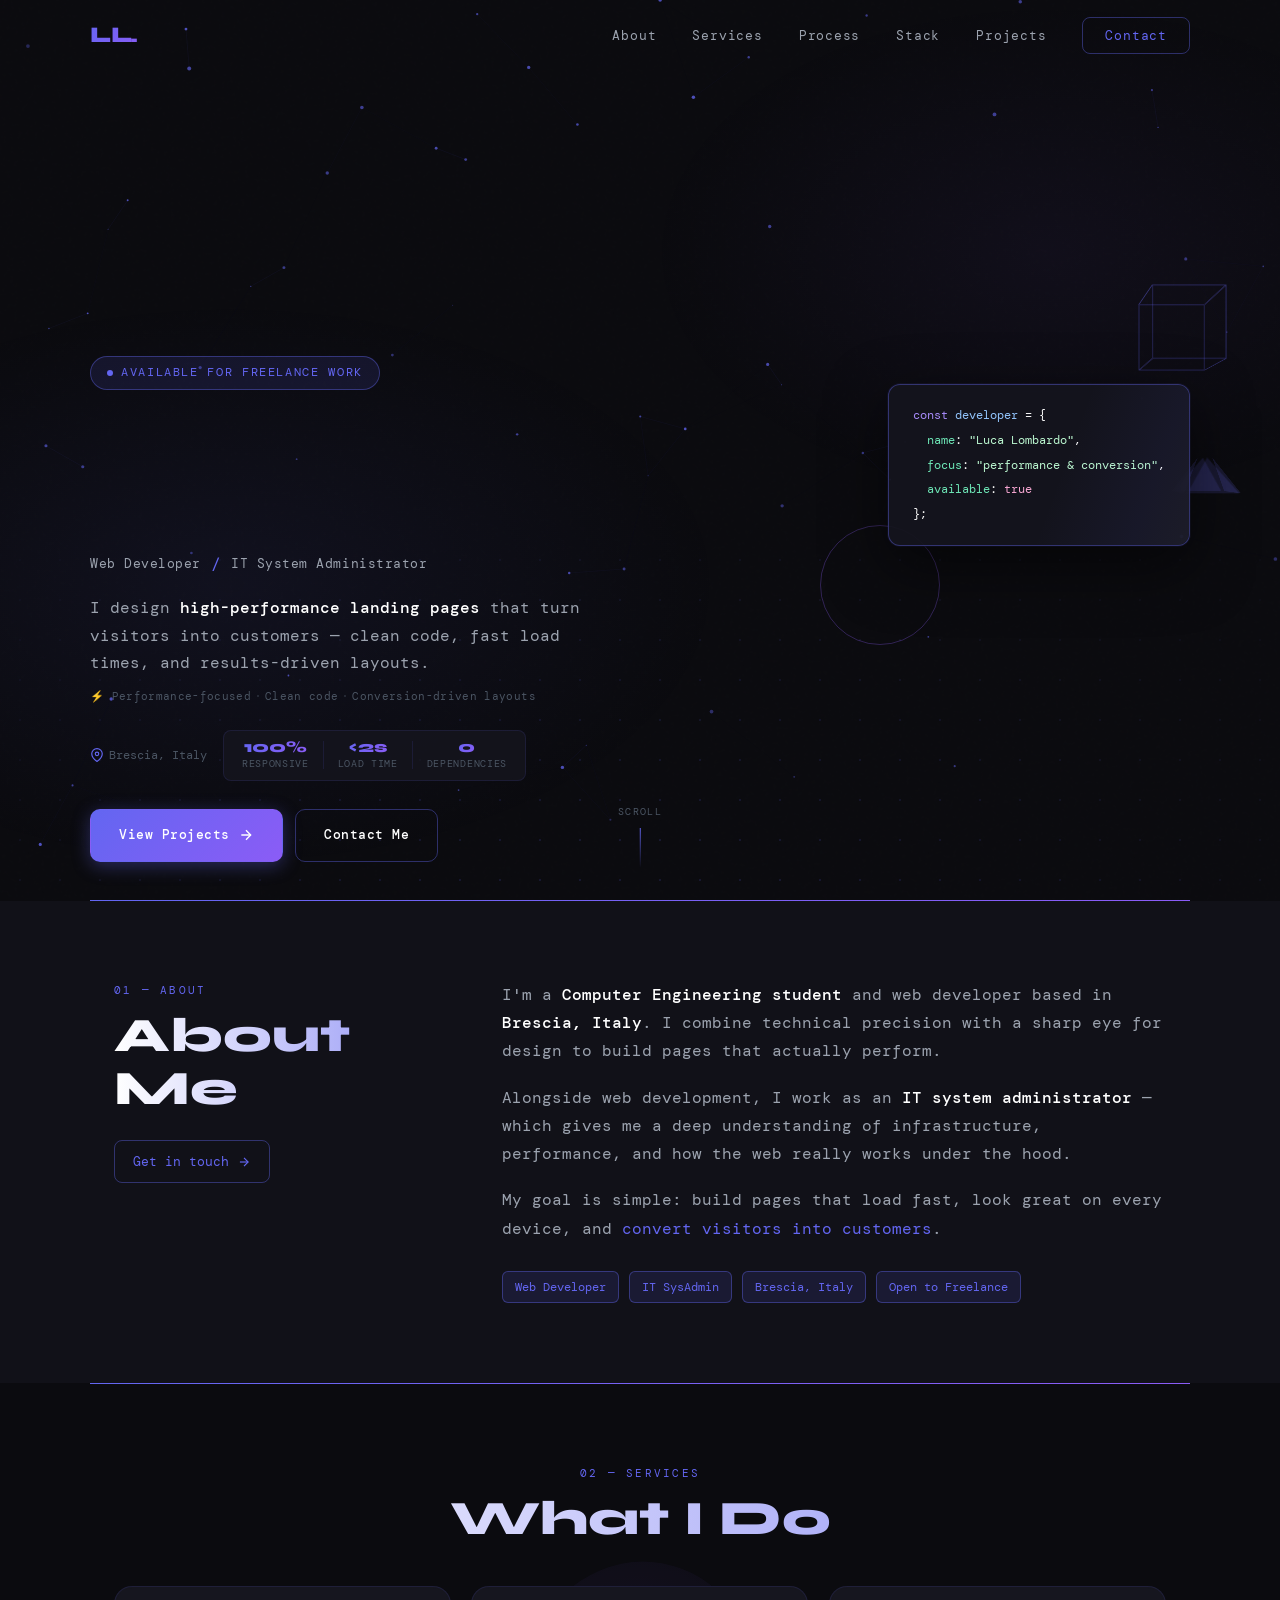
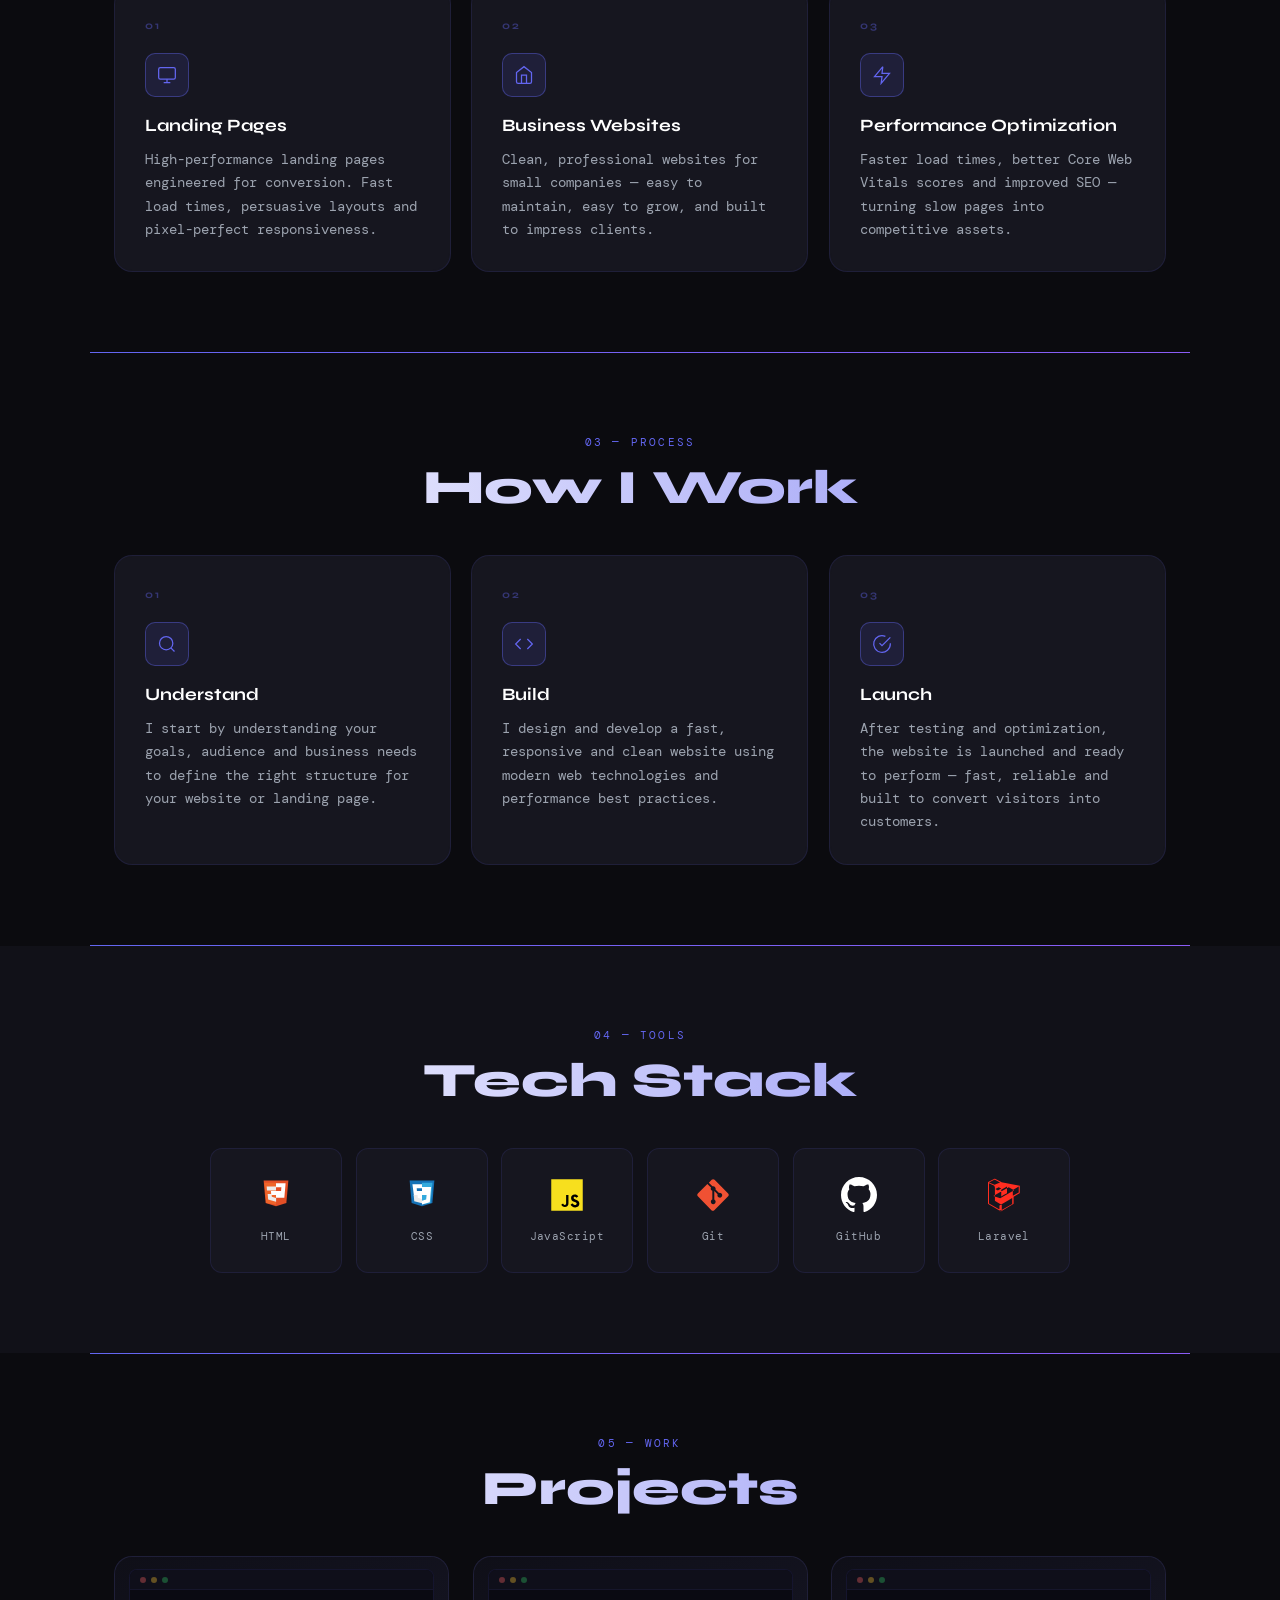
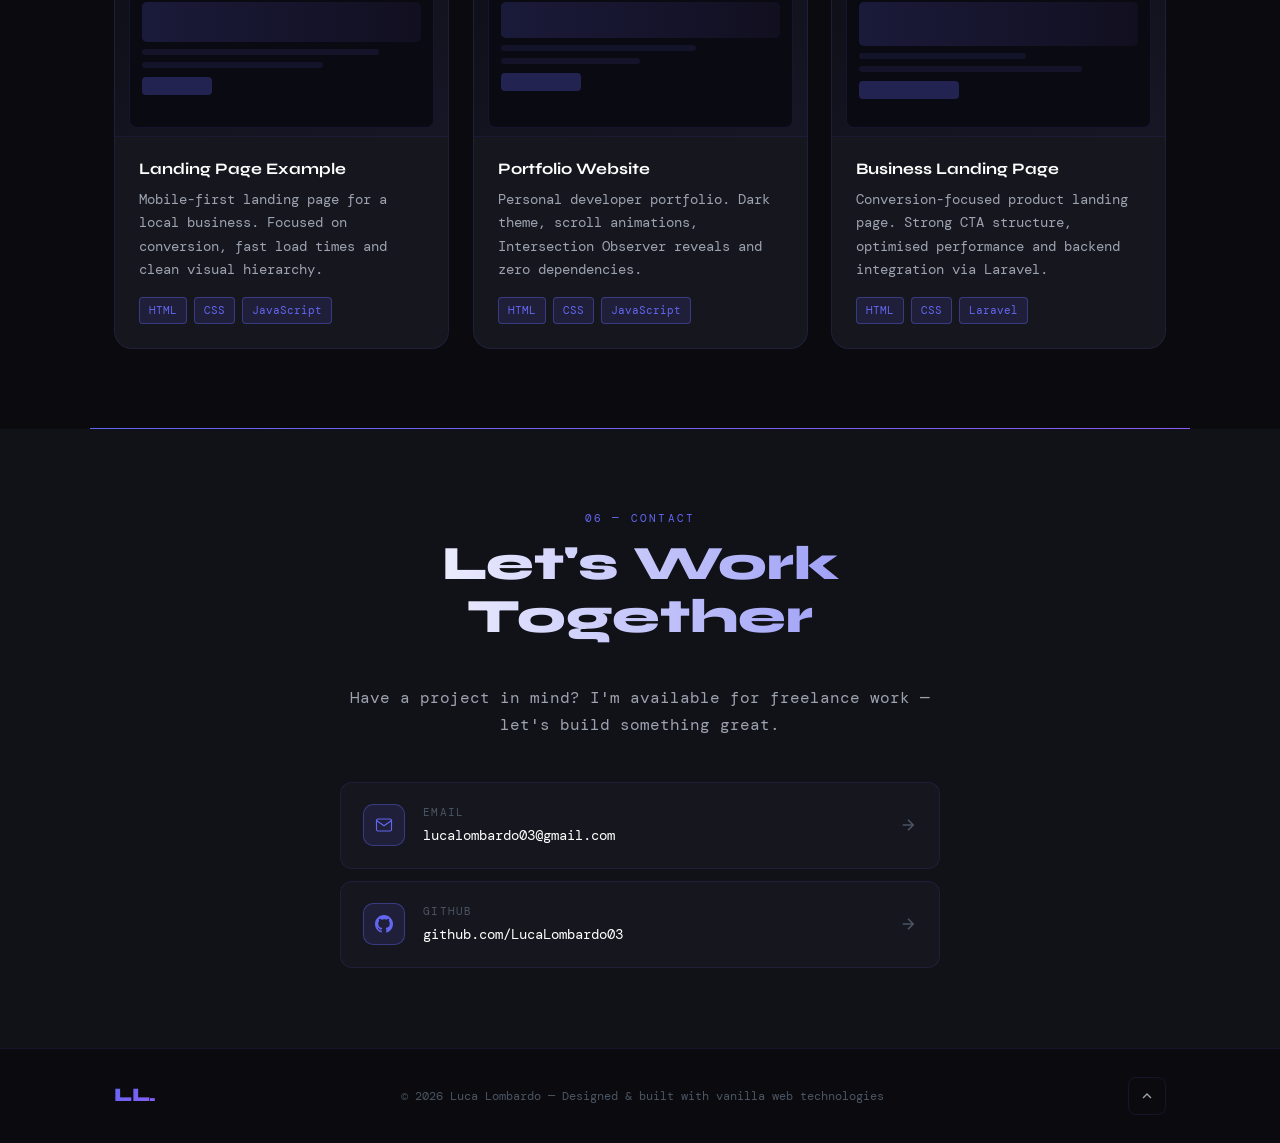
==== commit c1710b26: "feat: add interactive 3D geometry and particle effects to hero section" ====
--- a/index.html
+++ b/index.html
@@ -159,6 +159,7 @@
     <main>
       <!-- ░░ HERO ░░ -->
       <section class="hero" id="hero">
+        <canvas class="hero__particles" id="heroParticles" aria-hidden="true"></canvas>
         <div class="hero__bg-grid"></div>
         <div
           class="hero__spotlight"
@@ -247,6 +248,27 @@
           </div>
 
           <!-- RIGHT: code block decoration -->
+          <div class="hero__3d-wrap" aria-hidden="true">
+            <!-- Cubo wireframe -->
+            <div class="geo geo--cube">
+              <div class="geo__face geo__face--front"></div>
+              <div class="geo__face geo__face--back"></div>
+              <div class="geo__face geo__face--left"></div>
+              <div class="geo__face geo__face--right"></div>
+              <div class="geo__face geo__face--top"></div>
+              <div class="geo__face geo__face--bottom"></div>
+            </div>
+            <!-- Anello -->
+            <div class="geo geo--ring"></div>
+            <!-- Ottaedro (diamante) -->
+            <div class="geo geo--octa">
+              <div class="geo__tri geo__tri--1"></div>
+              <div class="geo__tri geo__tri--2"></div>
+              <div class="geo__tri geo__tri--3"></div>
+              <div class="geo__tri geo__tri--4"></div>
+            </div>
+          </div>
+
           <div class="hero__code-block" aria-hidden="true">
             <span class="code-line"
               ><span class="c-keyword">const</span>
@@ -335,6 +357,7 @@
 
       <!-- ░░ SERVICES ░░ -->
       <section class="services section" id="services">
+        <canvas class="services__blob" id="servicesBlob" aria-hidden="true"></canvas>
         <div class="container">
           <p class="section__label centered">02 — Services</p>
           <h2 class="section__title centered">What I Do</h2>
--- a/style.css
+++ b/style.css
@@ -183,6 +183,12 @@
   pointer-events: none; z-index: 0;
 }
 
+.hero__particles {
+  position: absolute; inset: 0;
+  width: 100%; height: 100%;
+  z-index: 0; pointer-events: none;
+}
+
 .hero__bg-grid {
   position: absolute; inset: 0;
   background-image: radial-gradient(circle, rgba(99,102,241,0.14) 1px, transparent 1px);
@@ -243,6 +249,78 @@
   animation: shimmer 5s ease-in-out 2s infinite;
 }
 
+/* ── 3D FLOATING GEOMETRY ─────────────────────────────────── */
+.hero__3d-wrap {
+  position: absolute;
+  top: 50%; right: 0;
+  width: 320px; height: 280px;
+  transform: translateY(-50%);
+  pointer-events: none;
+  perspective: 600px;
+  z-index: 0;
+  transition: transform 0.3s ease-out;
+}
+
+.geo {
+  position: absolute;
+  transform-style: preserve-3d;
+}
+
+/* — Cubo wireframe — */
+.geo--cube {
+  width: 70px; height: 70px;
+  top: -30px; right: -25px;
+  animation: geo-spin-cube 24s linear infinite;
+}
+.geo__face {
+  position: absolute; width: 100%; height: 100%;
+  border: 1px solid rgba(99,102,241,0.25);
+  background: transparent;
+}
+.geo__face--front  { transform: translateZ(35px); }
+.geo__face--back   { transform: rotateY(180deg) translateZ(35px); }
+.geo__face--left   { transform: rotateY(-90deg) translateZ(35px); }
+.geo__face--right  { transform: rotateY(90deg) translateZ(35px); }
+.geo__face--top    { transform: rotateX(90deg) translateZ(35px); }
+.geo__face--bottom { transform: rotateX(-90deg) translateZ(35px); }
+
+/* — Anello — */
+.geo--ring {
+  width: 120px; height: 120px;
+  bottom: -40px; left: -50px;
+  border: 1px solid rgba(139,92,246,0.3);
+  border-radius: 50%;
+  animation: geo-spin-ring 20s linear infinite;
+}
+
+/* — Ottaedro (4 facce triangolari visibili) — */
+.geo--octa {
+  width: 50px; height: 50px;
+  top: 50%; right: -40px;
+  transform-style: preserve-3d;
+  animation: geo-spin-octa 28s linear infinite;
+}
+.geo__tri {
+  position: absolute; width: 0; height: 0;
+  border-left: 25px solid transparent;
+  border-right: 25px solid transparent;
+  border-bottom: 40px solid rgba(99,102,241,0.15);
+}
+.geo__tri--1 { transform: rotateY(0deg) rotateX(30deg) translateZ(20px); }
+.geo__tri--2 { transform: rotateY(90deg) rotateX(30deg) translateZ(20px); }
+.geo__tri--3 { transform: rotateY(180deg) rotateX(30deg) translateZ(20px); }
+.geo__tri--4 { transform: rotateY(270deg) rotateX(30deg) translateZ(20px); }
+
+@keyframes geo-spin-cube {
+  to { transform: rotateX(360deg) rotateY(360deg); }
+}
+@keyframes geo-spin-ring {
+  to { transform: rotateX(65deg) rotateZ(360deg); }
+}
+@keyframes geo-spin-octa {
+  to { transform: rotateY(360deg) rotateX(15deg); }
+}
+
 .code-line { display: block; }
 .c-keyword  { color: #a78bfa; }
 .c-var      { color: #93c5fd; }
@@ -490,6 +568,17 @@
 .tag--sm { font-size: 0.68rem; padding: 3px 9px; border-radius: 4px; }
 
 /* ── SERVICES ─────────────────────────────────────────────── */
+.services { position: relative; overflow: hidden; }
+.services__blob {
+  position: absolute;
+  top: 50%; left: 50%;
+  transform: translate(-50%, -50%);
+  width: 400px; height: 400px;
+  pointer-events: none; z-index: 0;
+  opacity: 0.7;
+}
+.services .container { position: relative; z-index: 1; }
+
 .services__grid { display: grid; grid-template-columns: repeat(3,1fr); gap: 20px; }
 
 /* ── CARDS (base) ─────────────────────────────────────────── */
@@ -660,6 +749,20 @@
 .stack__icon-wrap {
   width: 40px; height: 40px; display: flex; align-items: center; justify-content: center;
   transition: transform 0.25s var(--ease), filter 0.25s var(--ease);
+  animation: float 3s ease-in-out infinite;
+  animation-play-state: paused;
+}
+.stack__item.visible .stack__icon-wrap { animation-play-state: running; }
+.stack__item:nth-child(1) .stack__icon-wrap { animation-delay: 0s; }
+.stack__item:nth-child(2) .stack__icon-wrap { animation-delay: -0.5s; }
+.stack__item:nth-child(3) .stack__icon-wrap { animation-delay: -1s; }
+.stack__item:nth-child(4) .stack__icon-wrap { animation-delay: -1.5s; }
+.stack__item:nth-child(5) .stack__icon-wrap { animation-delay: -2s; }
+.stack__item:nth-child(6) .stack__icon-wrap { animation-delay: -2.5s; }
+
+@keyframes float {
+  0%, 100% { transform: translateY(0); }
+  50%      { transform: translateY(-6px); }
 }
 .stack__item:hover .stack__icon-wrap {
   transform: scale(1.15) translateY(-2px);
@@ -834,6 +937,7 @@
   .hero__meta       { justify-content: center; }
   .hero__buttons    { justify-content: center; }
   .hero__code-block { display: none; }
+  .hero__3d-wrap    { display: none; }
 }
 
 @media (max-width: 900px) {
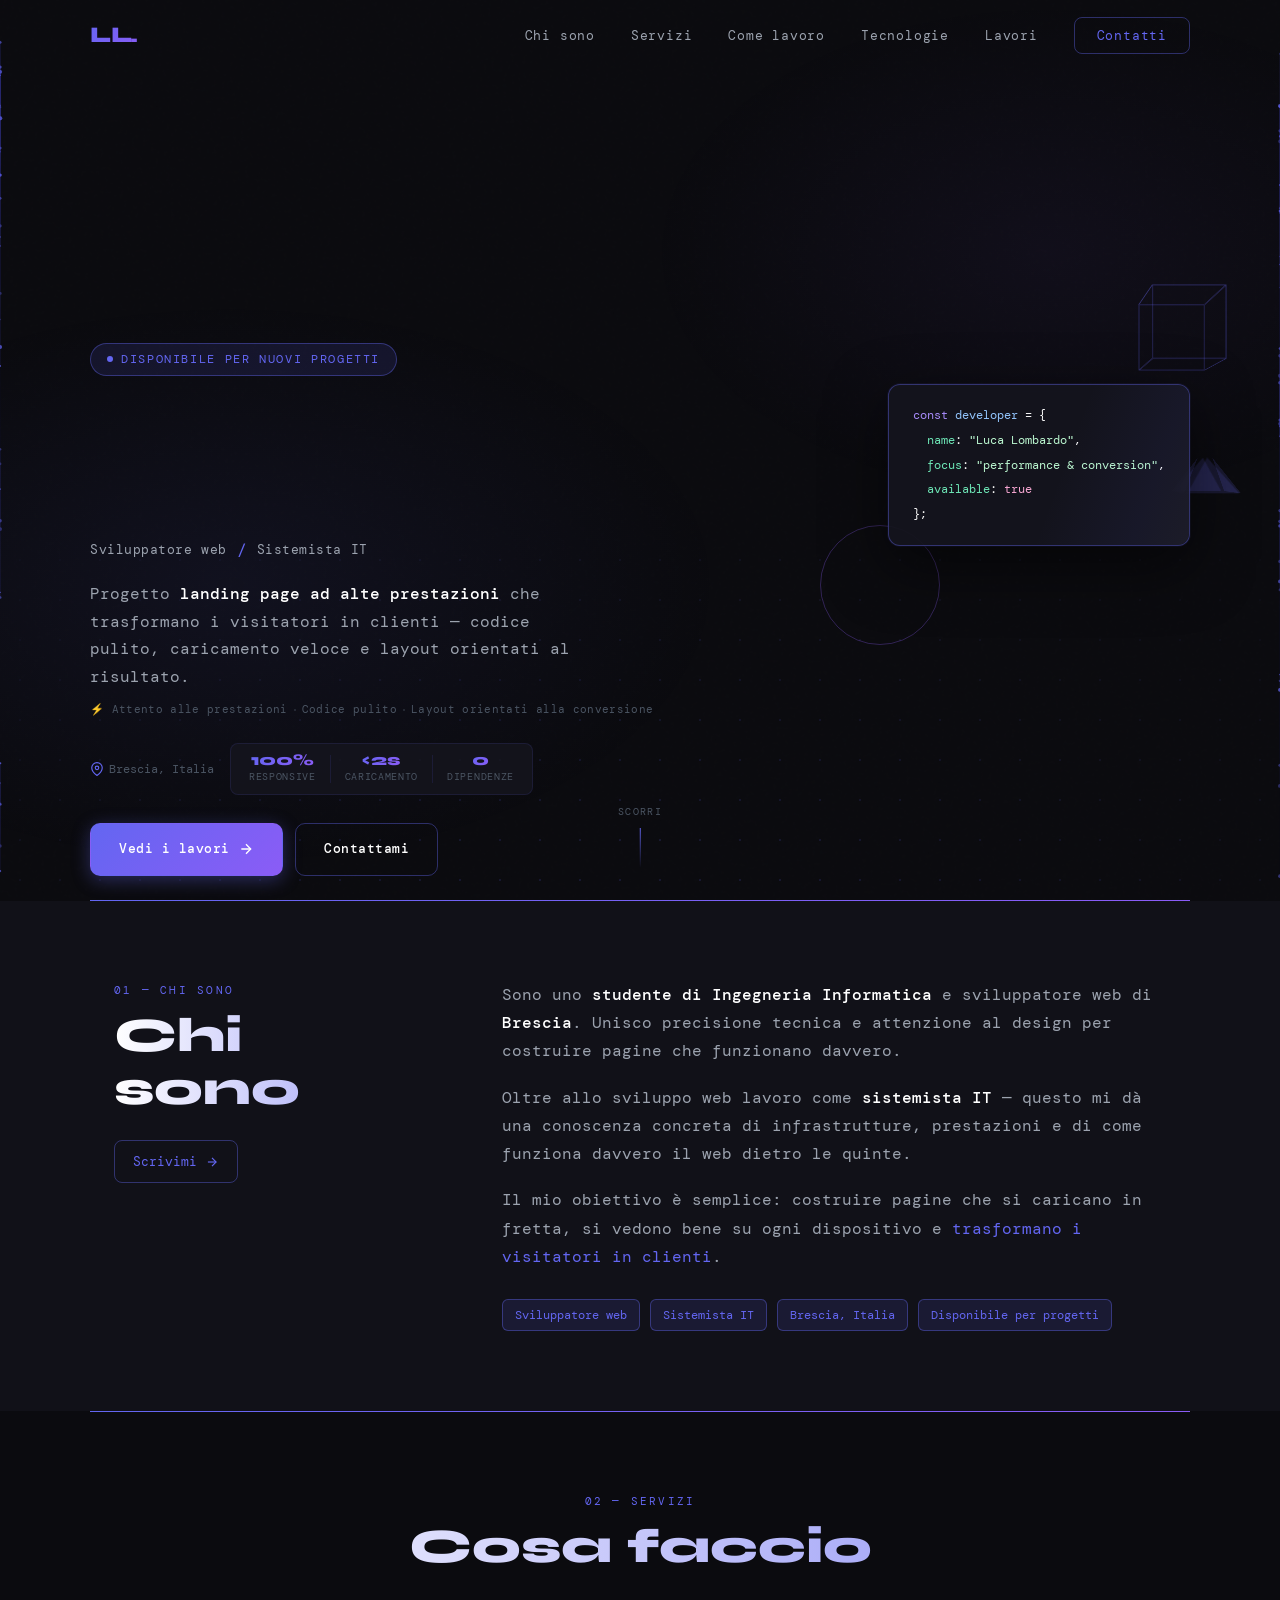
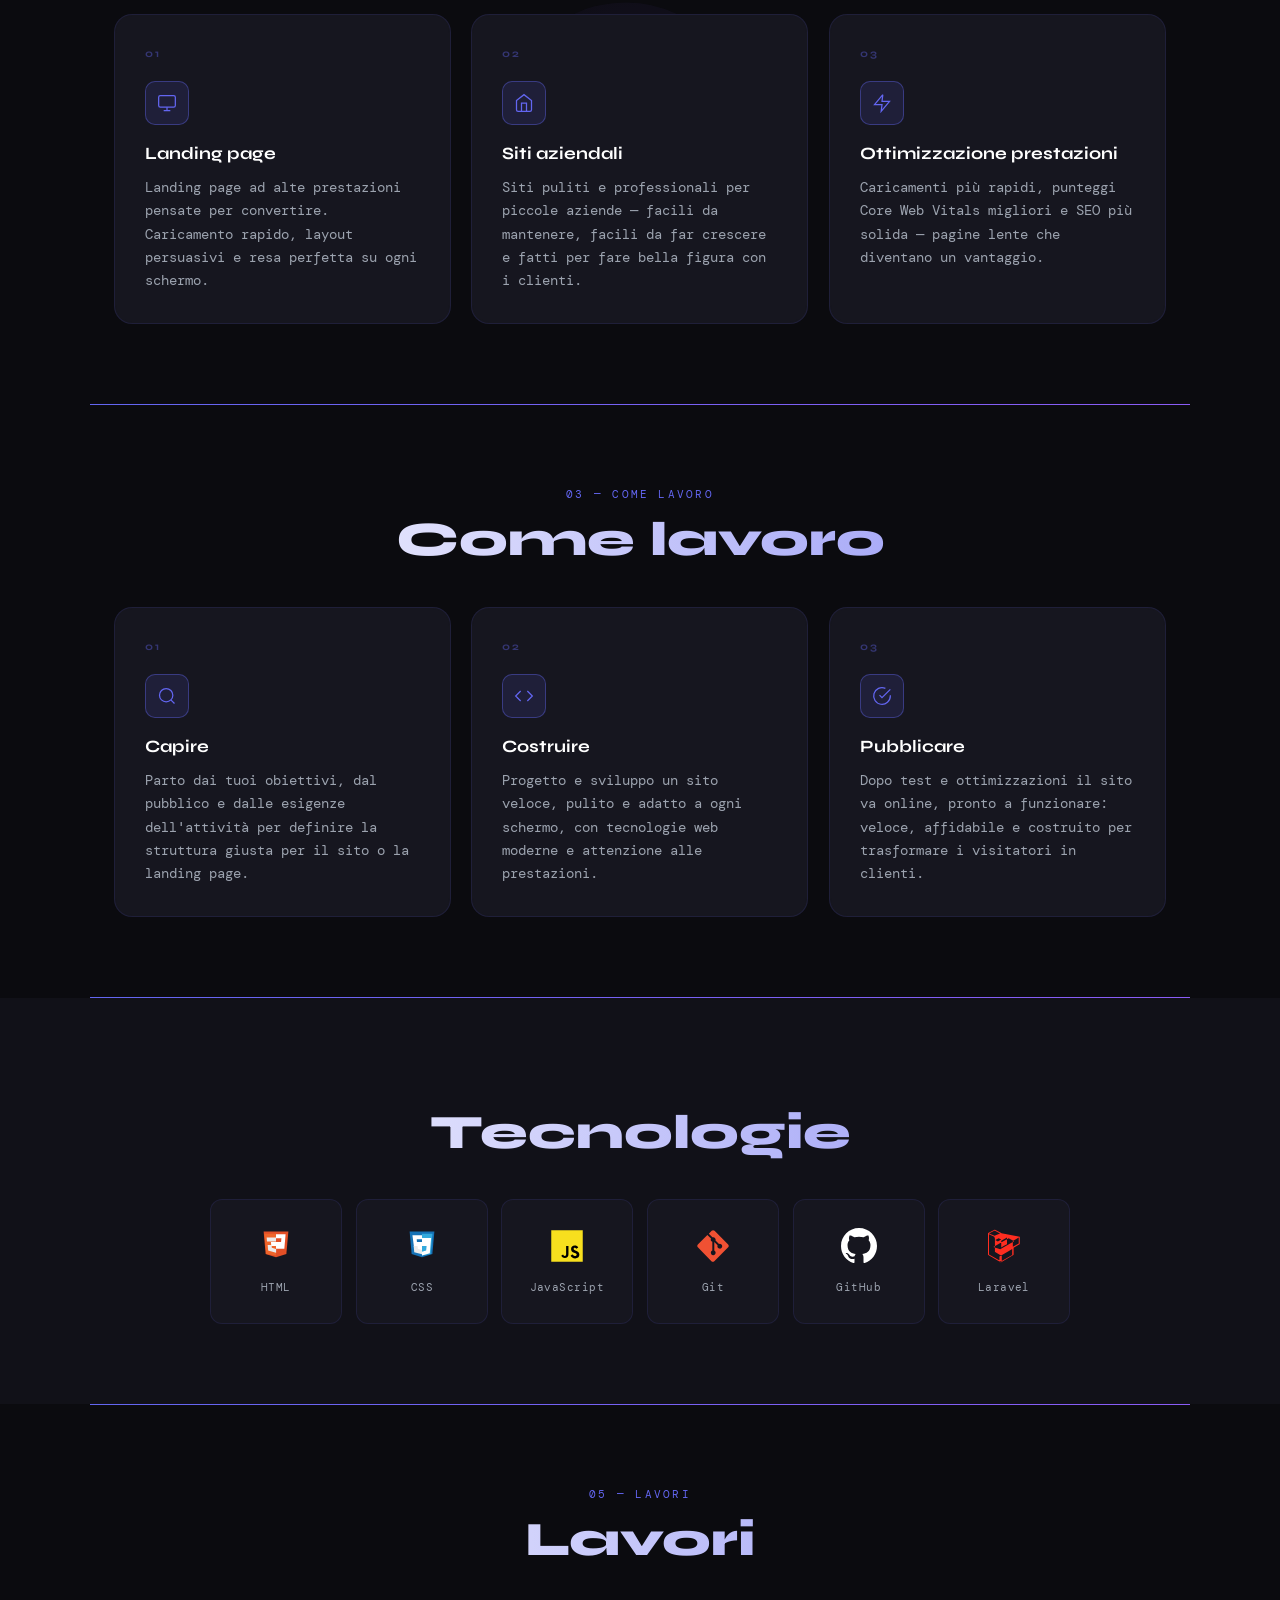
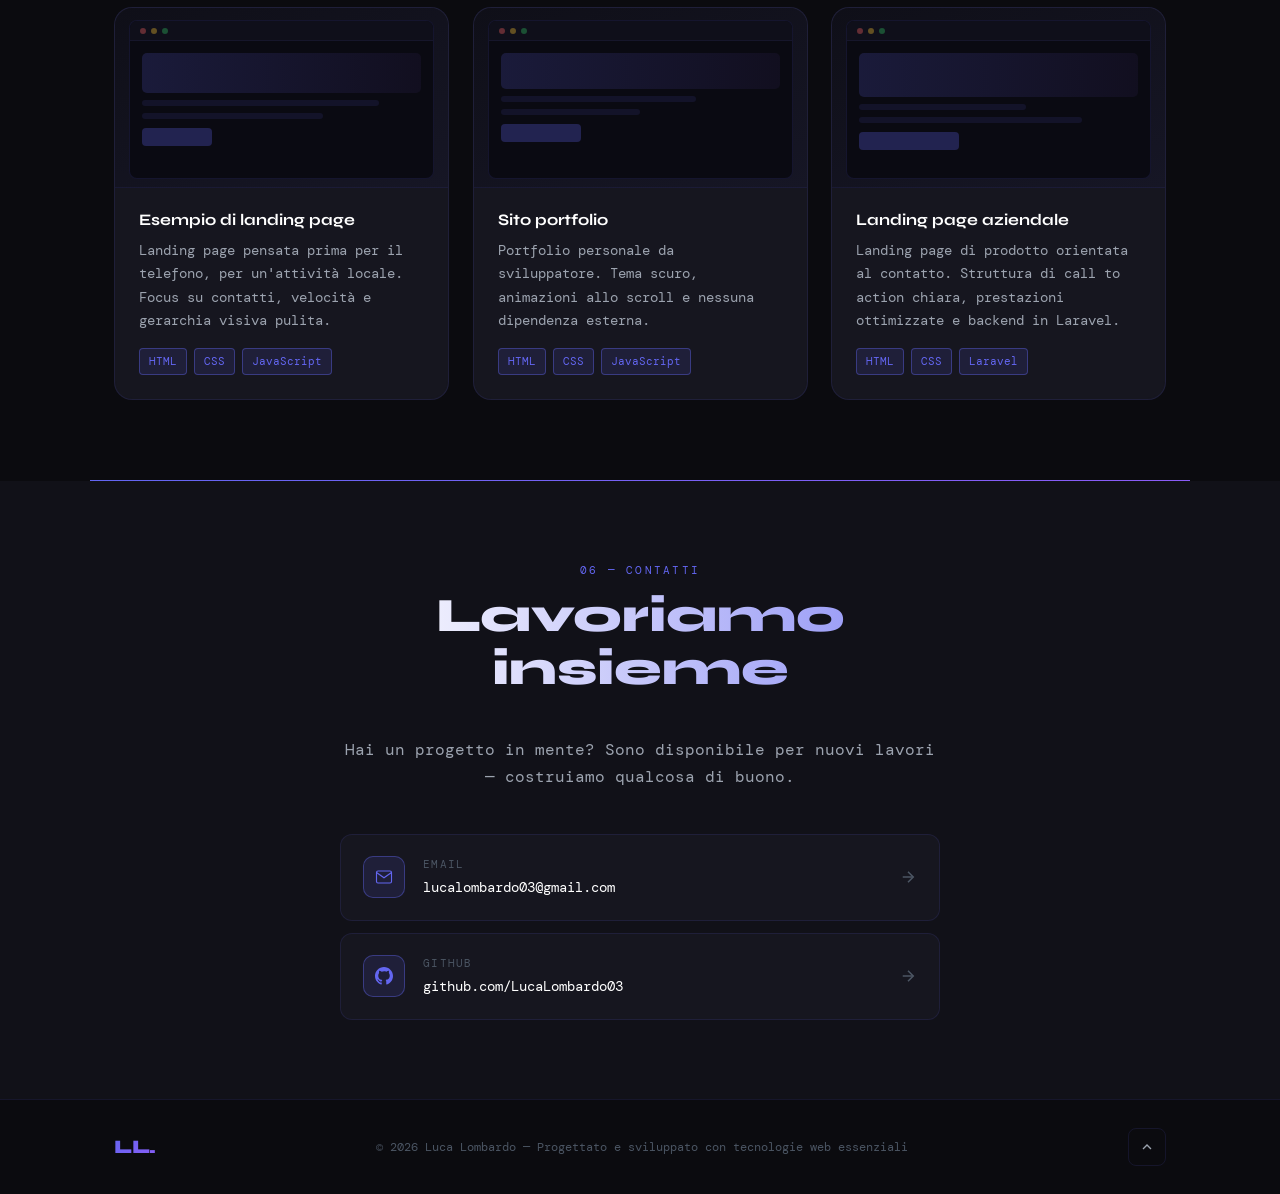
==== commit 101e5d04: "feat: translate site to italian Traduzione integrale di index.html: - <html lang="it">, og:locale it" ====
--- a/index.html
+++ b/index.html
@@ -1,20 +1,20 @@
 <!doctype html>
-<html lang="en">
+<html lang="it">
   <head>
     <meta charset="UTF-8" />
     <meta name="viewport" content="width=device-width, initial-scale=1.0" />
 
     <!-- ░░ PRIMARY SEO ░░ -->
     <title>
-      Luca Lombardo — Web Developer &amp; Landing Page Specialist | Brescia
+      Siti web per piccole imprese e professionisti a Brescia | Luca Lombardo
     </title>
     <meta
       name="description"
-      content="Luca Lombardo — Web developer based in Brescia, Italy. I build high-performance, responsive landing pages and business websites that convert visitors into customers. Available for freelance projects."
+      content="Luca Lombardo — Sviluppatore web di Brescia. Realizzo siti vetrina e landing page per piccole imprese e professionisti: prezzo chiaro e sito online in 2-3 settimane."
     />
     <meta
       name="keywords"
-      content="web developer Brescia, landing page developer Italy, freelance web developer, responsive landing pages, HTML CSS JavaScript developer, siti web Brescia, landing page freelance"
+      content="siti web Brescia, sito vetrina Brescia, realizzazione siti web Brescia, sito web artigiani, sito web professionisti, landing page Brescia, restyling sito web, web designer Brescia"
     />
     <meta name="author" content="Luca Lombardo" />
     <meta name="robots" content="index, follow" />
@@ -26,27 +26,27 @@
     <meta property="og:site_name" content="Luca Lombardo" />
     <meta
       property="og:title"
-      content="Luca Lombardo — Web Developer &amp; Landing Page Specialist"
+      content="Siti web per piccole imprese e professionisti a Brescia"
     />
     <meta
       property="og:description"
-      content="I build high-performance landing pages that turn visitors into customers. Based in Brescia, Italy. Available for freelance work."
+      content="Siti vetrina e landing page per artigiani, studi tecnici e negozi di Brescia. Da 800 €, online in 2-3 settimane."
     />
     <meta property="og:url" content="https://lucalombardo.dev/" />
     <meta property="og:image" content="https://lucalombardo.dev/og-image.png" />
     <meta property="og:image:width" content="1200" />
     <meta property="og:image:height" content="630" />
-    <meta property="og:locale" content="en_US" />
+    <meta property="og:locale" content="it_IT" />
 
     <!-- ░░ TWITTER / X CARD ░░ -->
     <meta name="twitter:card" content="summary_large_image" />
     <meta
       name="twitter:title"
-      content="Luca Lombardo — Web Developer &amp; Landing Page Specialist"
+      content="Siti web per piccole imprese e professionisti a Brescia"
     />
     <meta
       name="twitter:description"
-      content="I build high-performance landing pages that turn visitors into customers. Based in Brescia, Italy."
+      content="Siti vetrina e landing page per artigiani, studi tecnici e negozi di Brescia. Da 800 €, online in 2-3 settimane."
     />
     <meta
       name="twitter:image"
@@ -69,8 +69,8 @@
             "@id": "https://lucalombardo.dev/#person",
             "name": "Luca Lombardo",
             "url": "https://lucalombardo.dev/",
-            "jobTitle": "Web Developer",
-            "description": "Web developer and IT system administrator based in Brescia, Italy, specializing in high-performance landing pages and business websites.",
+            "jobTitle": "Sviluppatore web",
+            "description": "Sviluppatore web di Brescia. Realizza siti vetrina, landing page e restyling di siti esistenti per piccole imprese e professionisti.",
             "address": {
               "@type": "PostalAddress",
               "addressLocality": "Brescia",
@@ -80,12 +80,11 @@
               "https://github.com/LucaLombardo03"
             ],
             "knowsAbout": [
-              "HTML",
-              "CSS",
-              "JavaScript",
-              "Laravel",
-              "Web Performance",
-              "Landing Pages"
+              "Realizzazione siti web",
+              "Siti vetrina",
+              "Landing page",
+              "Restyling di siti web",
+              "Ottimizzazione delle prestazioni web"
             ],
             "email": "lucalombardo03@gmail.com"
           },
@@ -93,22 +92,22 @@
             "@type": "WebSite",
             "@id": "https://lucalombardo.dev/#website",
             "url": "https://lucalombardo.dev/",
-            "name": "Luca Lombardo — Web Developer",
-            "description": "Portfolio and freelance contact page of Luca Lombardo, web developer based in Brescia, Italy.",
+            "name": "Luca Lombardo — Siti web a Brescia",
+            "description": "Sito di Luca Lombardo, sviluppatore web di Brescia: siti vetrina e landing page per piccole imprese e professionisti.",
             "author": { "@id": "https://lucalombardo.dev/#person" },
-            "inLanguage": "en"
+            "inLanguage": "it"
           },
           {
             "@type": "ProfessionalService",
             "@id": "https://lucalombardo.dev/#service",
-            "name": "Luca Lombardo Web Development",
+            "name": "Luca Lombardo — Realizzazione siti web",
             "url": "https://lucalombardo.dev/",
             "provider": { "@id": "https://lucalombardo.dev/#person" },
-            "areaServed": ["IT", "EU"],
+            "areaServed": ["Brescia", "Provincia di Brescia", "IT"],
             "serviceType": [
-              "Landing Page Development",
-              "Business Website Development",
-              "Web Performance Optimization"
+              "Realizzazione siti vetrina",
+              "Realizzazione landing page",
+              "Restyling di siti web"
             ],
             "availableLanguage": ["Italian", "English"]
           }
@@ -139,18 +138,18 @@
           <button
             class="nav__burger"
             id="burger"
-            aria-label="Toggle menu"
+            aria-label="Apri menu"
             aria-expanded="false"
           >
             <span></span><span></span><span></span>
           </button>
           <ul class="nav__links" id="navLinks">
-            <li><a href="#about">About</a></li>
-            <li><a href="#services">Services</a></li>
-            <li><a href="#how">Process</a></li>
-            <li><a href="#stack">Stack</a></li>
-            <li><a href="#projects">Projects</a></li>
-            <li><a href="#contact" class="nav__cta">Contact</a></li>
+            <li><a href="#about">Chi sono</a></li>
+            <li><a href="#services">Servizi</a></li>
+            <li><a href="#how">Come lavoro</a></li>
+            <li><a href="#stack">Tecnologie</a></li>
+            <li><a href="#projects">Lavori</a></li>
+            <li><a href="#contact" class="nav__cta">Contatti</a></li>
           </ul>
         </div>
       </nav>
@@ -171,25 +170,25 @@
           <!-- LEFT: main content -->
           <div class="hero__content">
             <p class="hero__eyebrow">
-              <span class="dot"></span> Available for freelance work
+              <span class="dot"></span> Disponibile per nuovi progetti
             </p>
             <h1 class="hero__name">Luca<br />Lombardo</h1>
             <div class="hero__roles">
-              <span class="role">Web Developer</span>
+              <span class="role">Sviluppatore web</span>
               <span class="separator">/</span>
-              <span class="role">IT System Administrator</span>
+              <span class="role">Sistemista IT</span>
             </div>
             <p class="hero__desc">
-              I design <strong>high-performance landing pages</strong> that turn
-              visitors into customers — clean code, fast load times, and
-              results-driven layouts.
+              Progetto <strong>landing page ad alte prestazioni</strong> che
+              trasformano i visitatori in clienti — codice pulito,
+              caricamento veloce e layout orientati al risultato.
             </p>
             <p class="hero__proof">
-              <span>⚡ Performance-focused</span>
+              <span>⚡ Attento alle prestazioni</span>
               <span class="hero__proof-dot"></span>
-              <span>Clean code</span>
+              <span>Codice pulito</span>
               <span class="hero__proof-dot"></span>
-              <span>Conversion-driven layouts</span>
+              <span>Layout orientati alla conversione</span>
             </p>
 
             <!-- location + stats pill on the same row -->
@@ -207,7 +206,7 @@
                   <path d="M21 10c0 7-9 13-9 13s-9-6-9-13a9 9 0 0 1 18 0z" />
                   <circle cx="12" cy="10" r="3" />
                 </svg>
-                Brescia, Italy
+                Brescia, Italia
               </p>
               <div class="hero__stats">
                 <div class="hero__stat">
@@ -217,19 +216,19 @@
                 <div class="hero__stat-divider"></div>
                 <div class="hero__stat">
                   <span class="hero__stat-num">&lt;2s</span>
-                  <span class="hero__stat-label">Load Time</span>
+                  <span class="hero__stat-label">Caricamento</span>
                 </div>
                 <div class="hero__stat-divider"></div>
                 <div class="hero__stat">
                   <span class="hero__stat-num">0</span>
-                  <span class="hero__stat-label">Dependencies</span>
+                  <span class="hero__stat-label">Dipendenze</span>
                 </div>
               </div>
             </div>
 
             <div class="hero__buttons">
               <a href="#projects" class="btn btn--primary">
-                View Projects
+                Vedi i lavori
                 <svg
                   width="16"
                   height="16"
@@ -243,7 +242,7 @@
                   <polyline points="12 5 19 12 12 19" />
                 </svg>
               </a>
-              <a href="#contact" class="btn btn--outline">Contact Me</a>
+              <a href="#contact" class="btn btn--outline">Contattami</a>
             </div>
           </div>
 
@@ -292,7 +291,7 @@
         </div>
 
         <div class="hero__scroll" aria-hidden="true">
-          <span>scroll</span>
+          <span>scorri</span>
           <div class="hero__scroll-line"></div>
         </div>
       </section>
@@ -304,13 +303,13 @@
         <div class="container">
           <div class="about__inner">
             <div class="about__left">
-              <p class="section__label">01 — About</p>
-              <h2 class="section__title">About<br />Me</h2>
+              <p class="section__label">01 — Chi sono</p>
+              <h2 class="section__title">Chi<br />sono</h2>
               <a
                 href="mailto:lucalombardo03@gmail.com"
                 class="about__email-btn"
               >
-                Get in touch
+                Scrivimi
                 <svg
                   width="14"
                   height="14"
@@ -327,26 +326,27 @@
             </div>
             <div class="about__right">
               <p class="about__text">
-                I'm a <strong>Computer Engineering student</strong> and web
-                developer based in <strong>Brescia, Italy</strong>. I combine
-                technical precision with a sharp eye for design to build pages
-                that actually perform.
+                Sono uno <strong>studente di Ingegneria Informatica</strong> e
+                sviluppatore web di <strong>Brescia</strong>. Unisco
+                precisione tecnica e attenzione al design per costruire
+                pagine che funzionano davvero.
               </p>
               <p class="about__text">
-                Alongside web development, I work as an
-                <strong>IT system administrator</strong> — which gives me a deep
-                understanding of infrastructure, performance, and how the web
-                really works under the hood.
+                Oltre allo sviluppo web lavoro come
+                <strong>sistemista IT</strong> — questo mi dà una conoscenza
+                concreta di infrastrutture, prestazioni e di come funziona
+                davvero il web dietro le quinte.
               </p>
               <p class="about__text">
-                My goal is simple: build pages that load fast, look great on
-                every device, and <em>convert visitors into customers</em>.
+                Il mio obiettivo è semplice: costruire pagine che si caricano in
+                fretta, si vedono bene su ogni dispositivo e
+                <em>trasformano i visitatori in clienti</em>.
               </p>
               <div class="about__tags">
-                <span class="tag">Web Developer</span>
-                <span class="tag">IT SysAdmin</span>
-                <span class="tag">Brescia, Italy</span>
-                <span class="tag">Open to Freelance</span>
+                <span class="tag">Sviluppatore web</span>
+                <span class="tag">Sistemista IT</span>
+                <span class="tag">Brescia, Italia</span>
+                <span class="tag">Disponibile per progetti</span>
               </div>
             </div>
           </div>
@@ -359,8 +359,8 @@
       <section class="services section" id="services">
         <canvas class="services__blob" id="servicesBlob" aria-hidden="true"></canvas>
         <div class="container">
-          <p class="section__label centered">02 — Services</p>
-          <h2 class="section__title centered">What I Do</h2>
+          <p class="section__label centered">02 — Servizi</p>
+          <h2 class="section__title centered">Cosa faccio</h2>
           <div class="services__grid">
             <div class="card card--service">
               <div class="card__number">01</div>
@@ -376,10 +376,11 @@
                   <path d="M8 21h8M12 17v4" />
                 </svg>
               </div>
-              <h3 class="card__title">Landing Pages</h3>
+              <h3 class="card__title">Landing page</h3>
               <p class="card__desc">
-                High-performance landing pages engineered for conversion. Fast
-                load times, persuasive layouts and pixel-perfect responsiveness.
+                Landing page ad alte prestazioni pensate per convertire.
+                Caricamento rapido, layout persuasivi e resa perfetta su
+                ogni schermo.
               </p>
             </div>
 
@@ -397,10 +398,11 @@
                   <polyline points="9 22 9 12 15 12 15 22" />
                 </svg>
               </div>
-              <h3 class="card__title">Business Websites</h3>
+              <h3 class="card__title">Siti aziendali</h3>
               <p class="card__desc">
-                Clean, professional websites for small companies — easy to
-                maintain, easy to grow, and built to impress clients.
+                Siti puliti e professionali per piccole aziende — facili da
+                mantenere, facili da far crescere e fatti per fare bella
+                figura con i clienti.
               </p>
             </div>
 
@@ -417,10 +419,10 @@
                   <polyline points="13 2 3 14 12 14 11 22 21 10 12 10 13 2" />
                 </svg>
               </div>
-              <h3 class="card__title">Performance Optimization</h3>
+              <h3 class="card__title">Ottimizzazione prestazioni</h3>
               <p class="card__desc">
-                Faster load times, better Core Web Vitals scores and improved
-                SEO — turning slow pages into competitive assets.
+                Caricamenti più rapidi, punteggi Core Web Vitals migliori e SEO
+                più solida — pagine lente che diventano un vantaggio.
               </p>
             </div>
           </div>
@@ -433,8 +435,8 @@
       <!-- ░░ HOW I WORK ░░ -->
       <section class="how section" id="how">
         <div class="container">
-          <p class="section__label centered">03 — Process</p>
-          <h2 class="section__title centered">How I Work</h2>
+          <p class="section__label centered">03 — Come lavoro</p>
+          <h2 class="section__title centered">Come lavoro</h2>
           <div class="services__grid">
 
             <div class="card card--service">
@@ -451,11 +453,11 @@
                   <line x1="21" y1="21" x2="16.65" y2="16.65" />
                 </svg>
               </div>
-              <h3 class="card__title">Understand</h3>
+              <h3 class="card__title">Capire</h3>
               <p class="card__desc">
-                I start by understanding your goals, audience and business
-                needs to define the right structure for your website or
-                landing page.
+                Parto dai tuoi obiettivi, dal pubblico e dalle esigenze
+                dell'attività per definire la struttura giusta per il sito
+                o la landing page.
               </p>
             </div>
 
@@ -473,10 +475,11 @@
                   <polyline points="8 6 2 12 8 18" />
                 </svg>
               </div>
-              <h3 class="card__title">Build</h3>
+              <h3 class="card__title">Costruire</h3>
               <p class="card__desc">
-                I design and develop a fast, responsive and clean website
-                using modern web technologies and performance best practices.
+                Progetto e sviluppo un sito veloce, pulito e adatto a ogni
+                schermo, con tecnologie web moderne e attenzione alle
+                prestazioni.
               </p>
             </div>
 
@@ -494,11 +497,11 @@
                   <polyline points="22 4 12 14.01 9 11.01" />
                 </svg>
               </div>
-              <h3 class="card__title">Launch</h3>
+              <h3 class="card__title">Pubblicare</h3>
               <p class="card__desc">
-                After testing and optimization, the website is launched and
-                ready to perform — fast, reliable and built to convert
-                visitors into customers.
+                Dopo test e ottimizzazioni il sito va online, pronto a
+                funzionare: veloce, affidabile e costruito per trasformare
+                i visitatori in clienti.
               </p>
             </div>
 
@@ -511,8 +514,8 @@
       <!-- ░░ TECH STACK ░░ -->
       <section class="stack section" id="stack">
         <div class="container">
-          <p class="section__label centered">04 — Tools</p>
-          <h2 class="section__title centered">Tech Stack</h2>
+          <p class="section__label centered">04 — Strumenti</p>
+          <h2 class="section__title centered">Tecnologie</h2>
           <div class="stack__grid">
             <div class="stack__item">
               <div class="stack__icon-wrap">
@@ -627,8 +630,8 @@
       <!-- ░░ PROJECTS ░░ -->
       <section class="projects section" id="projects">
         <div class="container">
-          <p class="section__label centered">05 — Work</p>
-          <h2 class="section__title centered">Projects</h2>
+          <p class="section__label centered">05 — Lavori</p>
+          <h2 class="section__title centered">Lavori</h2>
           <div class="projects__grid">
             <article class="card card--project">
               <div class="card__preview" aria-hidden="true">
@@ -662,7 +665,7 @@
                       <polyline points="15 3 21 3 21 9" />
                       <line x1="10" y1="14" x2="21" y2="3" />
                     </svg>
-                    Live Demo
+                    Demo live
                   </a>
                   <a
                     href="#"
@@ -675,15 +678,16 @@
                         d="M12 0C5.374 0 0 5.373 0 12c0 5.302 3.438 9.8 8.207 11.387.599.111.793-.261.793-.577v-2.234c-3.338.726-4.033-1.416-4.033-1.416-.546-1.387-1.333-1.756-1.333-1.756-1.089-.745.083-.729.083-.729 1.205.084 1.839 1.237 1.839 1.237 1.07 1.834 2.807 1.304 3.492.997.107-.775.418-1.305.762-1.604-2.665-.305-5.467-1.334-5.467-5.931 0-1.311.469-2.381 1.236-3.221-.124-.303-.535-1.524.117-3.176 0 0 1.008-.322 3.301 1.23A11.509 11.509 0 0 1 12 5.803c1.02.005 2.047.138 3.006.404 2.291-1.552 3.297-1.23 3.297-1.23.653 1.653.242 2.874.118 3.176.77.84 1.235 1.911 1.235 3.221 0 4.609-2.807 5.624-5.479 5.921.43.372.823 1.102.823 2.222v3.293c0 .319.192.694.801.576C20.566 21.797 24 17.3 24 12c0-6.627-5.373-12-12-12z"
                       />
                     </svg>
-                    Source
+                    Codice
                   </a>
                 </div>
               </div>
               <div class="card__body">
-                <h3 class="card__title">Landing Page Example</h3>
+                <h3 class="card__title">Esempio di landing page</h3>
                 <p class="card__desc">
-                  Mobile-first landing page for a local business. Focused on
-                  conversion, fast load times and clean visual hierarchy.
+                  Landing page pensata prima per il telefono, per un'attività
+                  locale. Focus su contatti, velocità e gerarchia visiva
+                  pulita.
                 </p>
                 <div class="card__tags">
                   <span class="tag tag--sm">HTML</span>
@@ -725,7 +729,7 @@
                       <polyline points="15 3 21 3 21 9" />
                       <line x1="10" y1="14" x2="21" y2="3" />
                     </svg>
-                    Live Demo
+                    Demo live
                   </a>
                   <a
                     href="#"
@@ -738,15 +742,15 @@
                         d="M12 0C5.374 0 0 5.373 0 12c0 5.302 3.438 9.8 8.207 11.387.599.111.793-.261.793-.577v-2.234c-3.338.726-4.033-1.416-4.033-1.416-.546-1.387-1.333-1.756-1.333-1.756-1.089-.745.083-.729.083-.729 1.205.084 1.839 1.237 1.839 1.237 1.07 1.834 2.807 1.304 3.492.997.107-.775.418-1.305.762-1.604-2.665-.305-5.467-1.334-5.467-5.931 0-1.311.469-2.381 1.236-3.221-.124-.303-.535-1.524.117-3.176 0 0 1.008-.322 3.301 1.23A11.509 11.509 0 0 1 12 5.803c1.02.005 2.047.138 3.006.404 2.291-1.552 3.297-1.23 3.297-1.23.653 1.653.242 2.874.118 3.176.77.84 1.235 1.911 1.235 3.221 0 4.609-2.807 5.624-5.479 5.921.43.372.823 1.102.823 2.222v3.293c0 .319.192.694.801.576C20.566 21.797 24 17.3 24 12c0-6.627-5.373-12-12-12z"
                       />
                     </svg>
-                    Source
+                    Codice
                   </a>
                 </div>
               </div>
               <div class="card__body">
-                <h3 class="card__title">Portfolio Website</h3>
+                <h3 class="card__title">Sito portfolio</h3>
                 <p class="card__desc">
-                  Personal developer portfolio. Dark theme, scroll animations,
-                  Intersection Observer reveals and zero dependencies.
+                  Portfolio personale da sviluppatore. Tema scuro, animazioni
+                  allo scroll e nessuna dipendenza esterna.
                 </p>
                 <div class="card__tags">
                   <span class="tag tag--sm">HTML</span>
@@ -788,7 +792,7 @@
                       <polyline points="15 3 21 3 21 9" />
                       <line x1="10" y1="14" x2="21" y2="3" />
                     </svg>
-                    Live Demo
+                    Demo live
                   </a>
                   <a
                     href="#"
@@ -801,15 +805,16 @@
                         d="M12 0C5.374 0 0 5.373 0 12c0 5.302 3.438 9.8 8.207 11.387.599.111.793-.261.793-.577v-2.234c-3.338.726-4.033-1.416-4.033-1.416-.546-1.387-1.333-1.756-1.333-1.756-1.089-.745.083-.729.083-.729 1.205.084 1.839 1.237 1.839 1.237 1.07 1.834 2.807 1.304 3.492.997.107-.775.418-1.305.762-1.604-2.665-.305-5.467-1.334-5.467-5.931 0-1.311.469-2.381 1.236-3.221-.124-.303-.535-1.524.117-3.176 0 0 1.008-.322 3.301 1.23A11.509 11.509 0 0 1 12 5.803c1.02.005 2.047.138 3.006.404 2.291-1.552 3.297-1.23 3.297-1.23.653 1.653.242 2.874.118 3.176.77.84 1.235 1.911 1.235 3.221 0 4.609-2.807 5.624-5.479 5.921.43.372.823 1.102.823 2.222v3.293c0 .319.192.694.801.576C20.566 21.797 24 17.3 24 12c0-6.627-5.373-12-12-12z"
                       />
                     </svg>
-                    Source
+                    Codice
                   </a>
                 </div>
               </div>
               <div class="card__body">
-                <h3 class="card__title">Business Landing Page</h3>
+                <h3 class="card__title">Landing page aziendale</h3>
                 <p class="card__desc">
-                  Conversion-focused product landing page. Strong CTA structure,
-                  optimised performance and backend integration via Laravel.
+                  Landing page di prodotto orientata al contatto. Struttura di
+                  call to action chiara, prestazioni ottimizzate e backend
+                  in Laravel.
                 </p>
                 <div class="card__tags">
                   <span class="tag tag--sm">HTML</span>
@@ -828,11 +833,11 @@
       <section class="contact section" id="contact">
         <div class="container">
           <div class="contact__inner">
-            <p class="section__label centered">06 — Contact</p>
-            <h2 class="section__title centered">Let's Work<br />Together</h2>
+            <p class="section__label centered">06 — Contatti</p>
+            <h2 class="section__title centered">Lavoriamo<br />insieme</h2>
             <p class="contact__subtitle">
-              Have a project in mind? I'm available for freelance work — let's
-              build something great.
+              Hai un progetto in mente? Sono disponibile per nuovi lavori —
+              costruiamo qualcosa di buono.
             </p>
 
             <div class="contact__links">
@@ -918,10 +923,10 @@
         <div class="footer__inner">
           <span class="footer__logo">LL<span class="accent">.</span></span>
           <span class="footer__copy"
-            >© 2026 Luca Lombardo — Designed &amp; built with vanilla web
-            technologies</span
+            >© 2026 Luca Lombardo — Progettato e sviluppato con tecnologie web
+            essenziali</span
           >
-          <a href="#hero" class="footer__top" aria-label="Back to top">
+          <a href="#hero" class="footer__top" aria-label="Torna su">
             <svg width="16" height="16" viewBox="0 0 24 24" fill="none" stroke="currentColor" stroke-width="2" aria-hidden="true"><polyline points="18 15 12 9 6 15"/></svg>
           </a>
         </div>
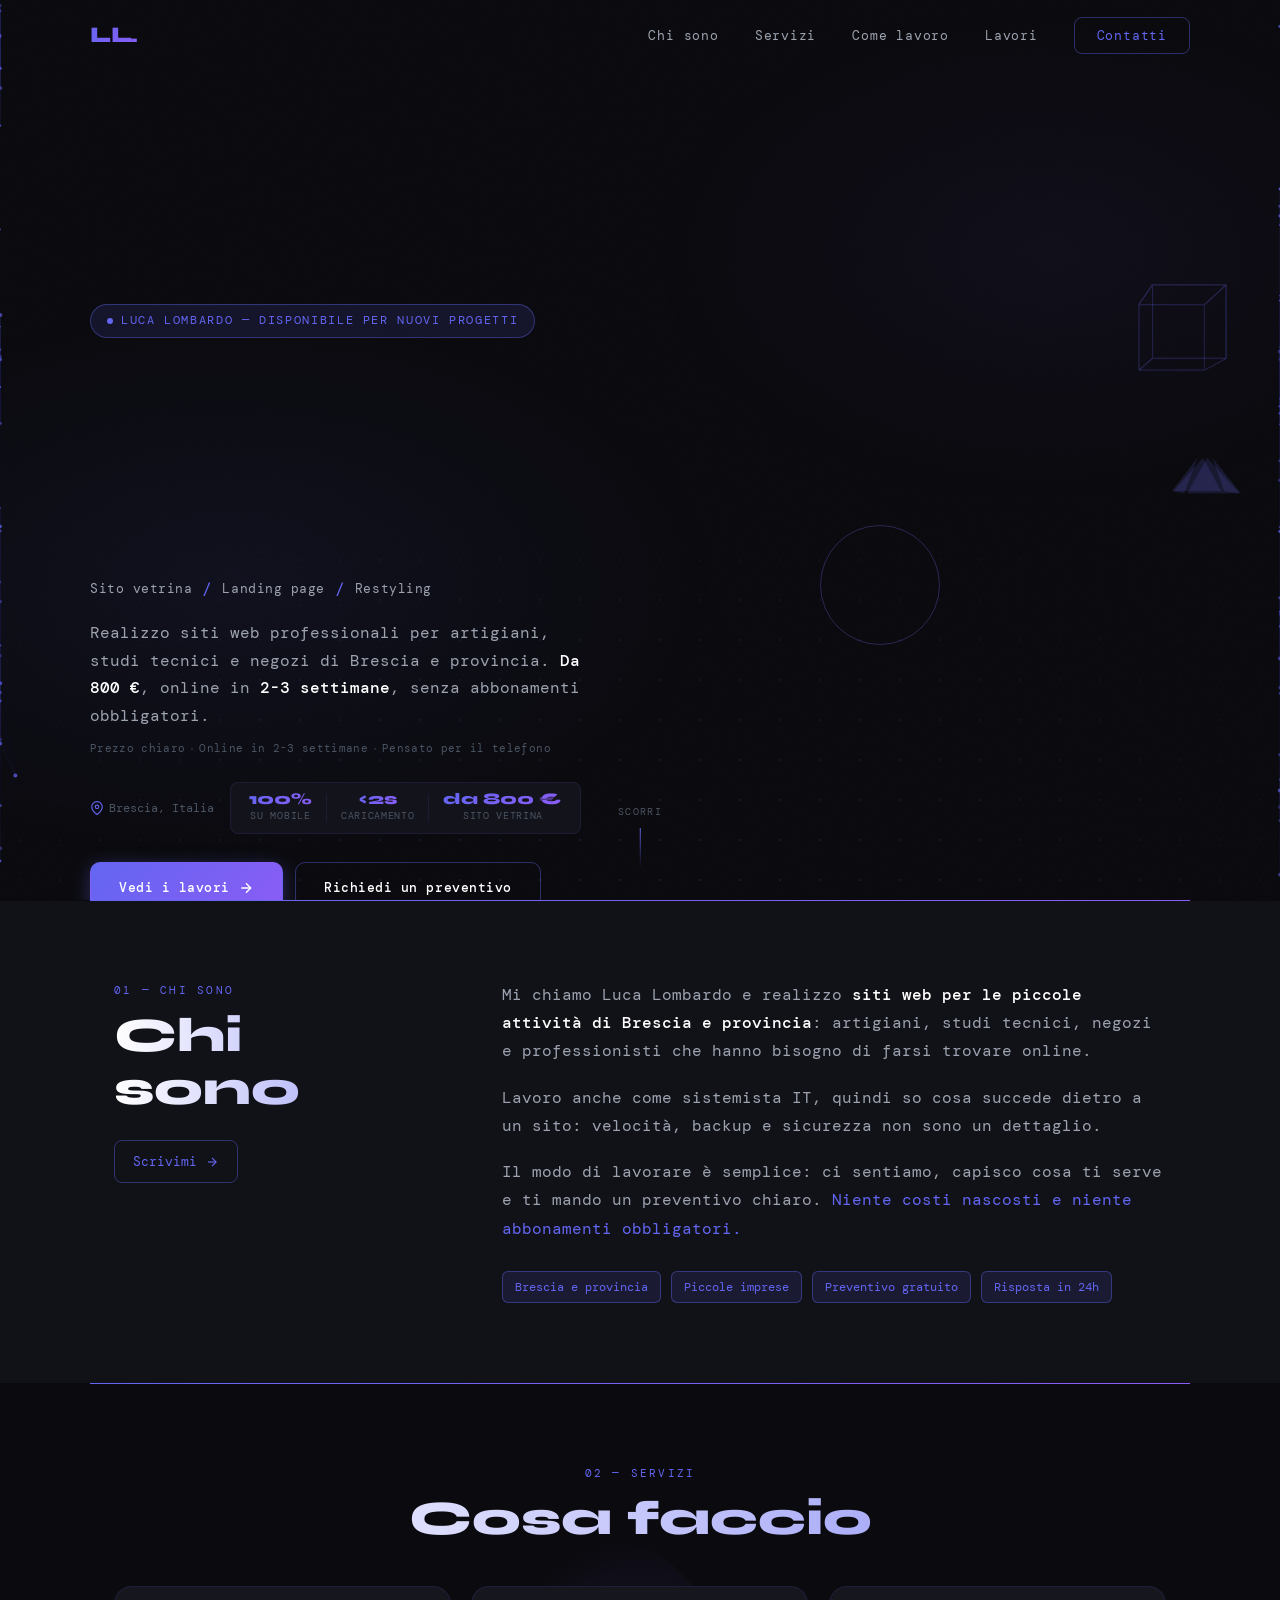
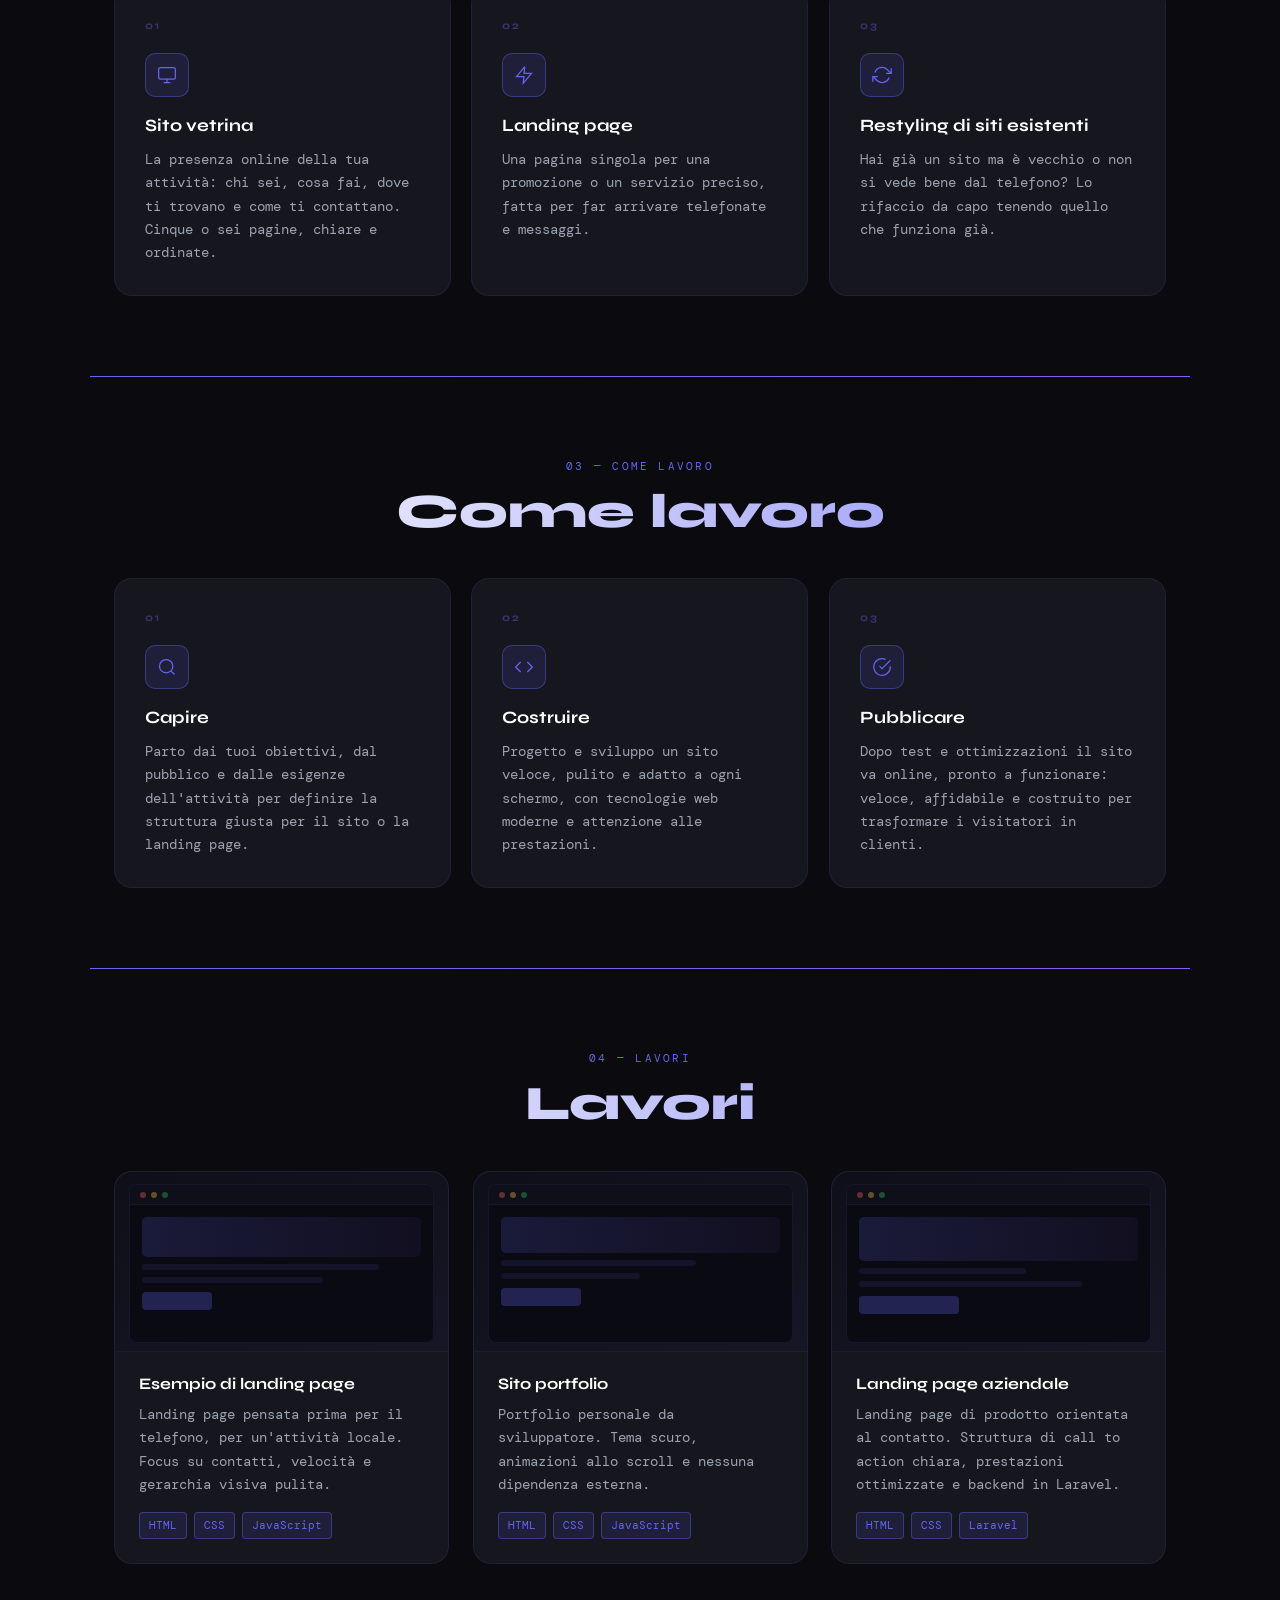
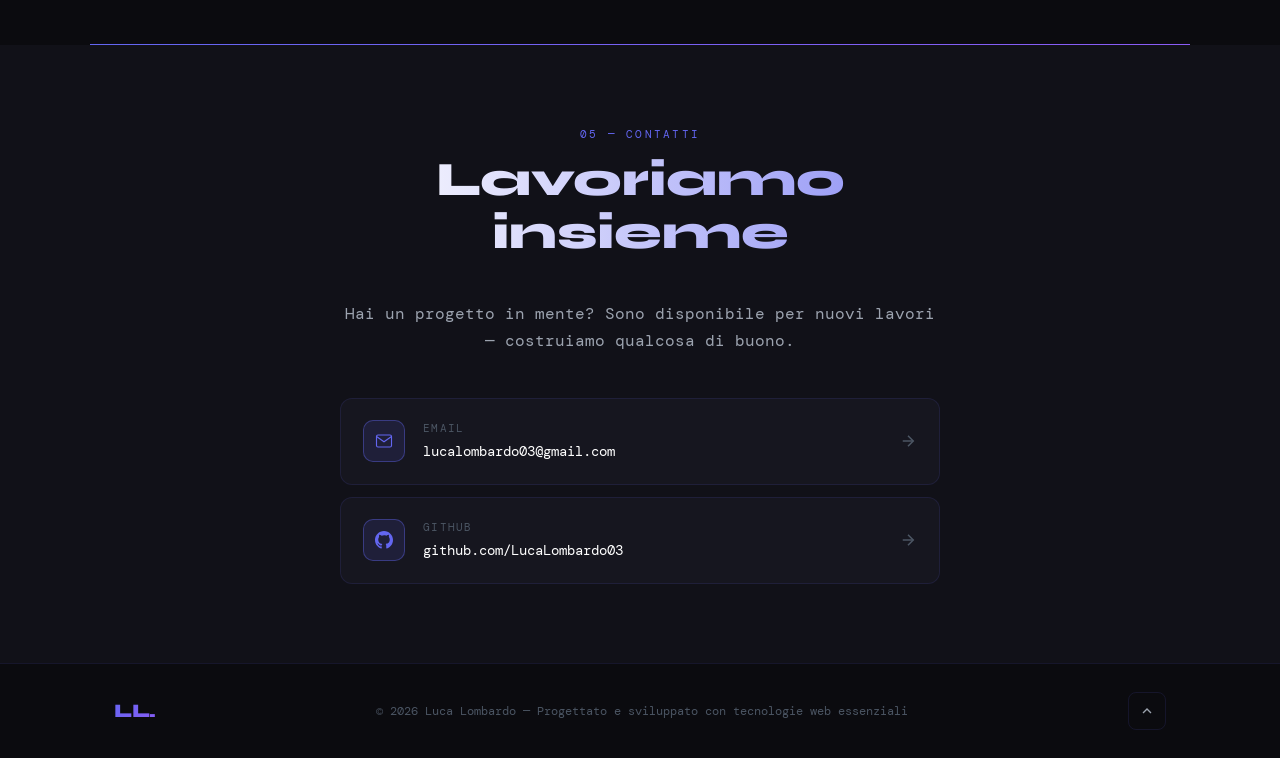
==== commit ac8b71ce: "feat: reposition for local small businesses Target: piccole imprese e professionisti di Brescia.  He" ====
--- a/index.html
+++ b/index.html
@@ -147,7 +147,6 @@
             <li><a href="#about">Chi sono</a></li>
             <li><a href="#services">Servizi</a></li>
             <li><a href="#how">Come lavoro</a></li>
-            <li><a href="#stack">Tecnologie</a></li>
             <li><a href="#projects">Lavori</a></li>
             <li><a href="#contact" class="nav__cta">Contatti</a></li>
           </ul>
@@ -170,25 +169,31 @@
           <!-- LEFT: main content -->
           <div class="hero__content">
             <p class="hero__eyebrow">
-              <span class="dot"></span> Disponibile per nuovi progetti
+              <span class="dot"></span> Luca Lombardo — disponibile per nuovi
+              progetti
             </p>
-            <h1 class="hero__name">Luca<br />Lombardo</h1>
+            <h1 class="hero__name">
+              Siti web per piccole imprese e professionisti a Brescia
+            </h1>
             <div class="hero__roles">
-              <span class="role">Sviluppatore web</span>
+              <span class="role">Sito vetrina</span>
               <span class="separator">/</span>
-              <span class="role">Sistemista IT</span>
+              <span class="role">Landing page</span>
+              <span class="separator">/</span>
+              <span class="role">Restyling</span>
             </div>
             <p class="hero__desc">
-              Progetto <strong>landing page ad alte prestazioni</strong> che
-              trasformano i visitatori in clienti — codice pulito,
-              caricamento veloce e layout orientati al risultato.
+              Realizzo siti web professionali per artigiani, studi tecnici e
+              negozi di Brescia e provincia. <strong>Da 800 €</strong>, online
+              in <strong>2-3 settimane</strong>, senza abbonamenti
+              obbligatori.
             </p>
             <p class="hero__proof">
-              <span>⚡ Attento alle prestazioni</span>
+              <span>Prezzo chiaro</span>
               <span class="hero__proof-dot"></span>
-              <span>Codice pulito</span>
+              <span>Online in 2-3 settimane</span>
               <span class="hero__proof-dot"></span>
-              <span>Layout orientati alla conversione</span>
+              <span>Pensato per il telefono</span>
             </p>
 
             <!-- location + stats pill on the same row -->
@@ -211,7 +216,7 @@
               <div class="hero__stats">
                 <div class="hero__stat">
                   <span class="hero__stat-num">100%</span>
-                  <span class="hero__stat-label">Responsive</span>
+                  <span class="hero__stat-label">Su mobile</span>
                 </div>
                 <div class="hero__stat-divider"></div>
                 <div class="hero__stat">
@@ -220,8 +225,8 @@
                 </div>
                 <div class="hero__stat-divider"></div>
                 <div class="hero__stat">
-                  <span class="hero__stat-num">0</span>
-                  <span class="hero__stat-label">Dipendenze</span>
+                  <span class="hero__stat-num">da 800 €</span>
+                  <span class="hero__stat-label">Sito vetrina</span>
                 </div>
               </div>
             </div>
@@ -242,7 +247,7 @@
                   <polyline points="12 5 19 12 12 19" />
                 </svg>
               </a>
-              <a href="#contact" class="btn btn--outline">Contattami</a>
+              <a href="#contact" class="btn btn--outline">Richiedi un preventivo</a>
             </div>
           </div>
 
@@ -266,27 +271,6 @@
               <div class="geo__tri geo__tri--3"></div>
               <div class="geo__tri geo__tri--4"></div>
             </div>
-          </div>
-
-          <div class="hero__code-block" aria-hidden="true">
-            <span class="code-line"
-              ><span class="c-keyword">const</span>
-              <span class="c-var">developer</span> = {</span
-            >
-            <span class="code-line"
-              >&nbsp;&nbsp;<span class="c-prop">name</span>:
-              <span class="c-string">"Luca Lombardo"</span>,</span
-            >
-            <span class="code-line"
-              >&nbsp;&nbsp;<span class="c-prop">focus</span>:
-              <span class="c-string">"performance &amp; conversion"</span
-              >,</span
-            >
-            <span class="code-line"
-              >&nbsp;&nbsp;<span class="c-prop">available</span>:
-              <span class="c-bool">true</span></span
-            >
-            <span class="code-line">};</span>
           </div>
         </div>
 
@@ -326,27 +310,25 @@
             </div>
             <div class="about__right">
               <p class="about__text">
-                Sono uno <strong>studente di Ingegneria Informatica</strong> e
-                sviluppatore web di <strong>Brescia</strong>. Unisco
-                precisione tecnica e attenzione al design per costruire
-                pagine che funzionano davvero.
+                Mi chiamo Luca Lombardo e realizzo <strong>siti web per le
+                piccole attività di Brescia e provincia</strong>: artigiani,
+                studi tecnici, negozi e professionisti che hanno bisogno di
+                farsi trovare online.
               </p>
               <p class="about__text">
-                Oltre allo sviluppo web lavoro come
-                <strong>sistemista IT</strong> — questo mi dà una conoscenza
-                concreta di infrastrutture, prestazioni e di come funziona
-                davvero il web dietro le quinte.
+                Lavoro anche come sistemista IT, quindi so cosa succede dietro
+                a un sito: velocità, backup e sicurezza non sono un dettaglio.
               </p>
               <p class="about__text">
-                Il mio obiettivo è semplice: costruire pagine che si caricano in
-                fretta, si vedono bene su ogni dispositivo e
-                <em>trasformano i visitatori in clienti</em>.
+                Il modo di lavorare è semplice: ci sentiamo, capisco cosa ti
+                serve e ti mando un preventivo chiaro. <em>Niente costi
+                nascosti e niente abbonamenti obbligatori.</em>
               </p>
               <div class="about__tags">
-                <span class="tag">Sviluppatore web</span>
-                <span class="tag">Sistemista IT</span>
-                <span class="tag">Brescia, Italia</span>
-                <span class="tag">Disponibile per progetti</span>
+                <span class="tag">Brescia e provincia</span>
+                <span class="tag">Piccole imprese</span>
+                <span class="tag">Preventivo gratuito</span>
+                <span class="tag">Risposta in 24h</span>
               </div>
             </div>
           </div>
@@ -376,11 +358,11 @@
                   <path d="M8 21h8M12 17v4" />
                 </svg>
               </div>
-              <h3 class="card__title">Landing page</h3>
+              <h3 class="card__title">Sito vetrina</h3>
               <p class="card__desc">
-                Landing page ad alte prestazioni pensate per convertire.
-                Caricamento rapido, layout persuasivi e resa perfetta su
-                ogni schermo.
+                La presenza online della tua attività: chi sei, cosa fai, dove
+                ti trovano e come ti contattano. Cinque o sei pagine, chiare
+                e ordinate.
               </p>
             </div>
 
@@ -394,15 +376,13 @@
                   stroke-width="1.5"
                   aria-hidden="true"
                 >
-                  <path d="M3 9l9-7 9 7v11a2 2 0 0 1-2 2H5a2 2 0 0 1-2-2z" />
-                  <polyline points="9 22 9 12 15 12 15 22" />
-                </svg>
-              </div>
-              <h3 class="card__title">Siti aziendali</h3>
+                  <polyline points="13 2 3 14 12 14 11 22 21 10 12 10 13 2" />
+                </svg>
+              </div>
+              <h3 class="card__title">Landing page</h3>
               <p class="card__desc">
-                Siti puliti e professionali per piccole aziende — facili da
-                mantenere, facili da far crescere e fatti per fare bella
-                figura con i clienti.
+                Una pagina singola per una promozione o un servizio preciso,
+                fatta per far arrivare telefonate e messaggi.
               </p>
             </div>
 
@@ -416,13 +396,17 @@
                   stroke-width="1.5"
                   aria-hidden="true"
                 >
-                  <polyline points="13 2 3 14 12 14 11 22 21 10 12 10 13 2" />
-                </svg>
-              </div>
-              <h3 class="card__title">Ottimizzazione prestazioni</h3>
+                  <polyline points="23 4 23 10 17 10" />
+                  <polyline points="1 20 1 14 7 14" />
+                  <path
+                    d="M3.51 9a9 9 0 0 1 14.85-3.36L23 10M1 14l4.64 4.36A9 9 0 0 0 20.49 15"
+                  />
+                </svg>
+              </div>
+              <h3 class="card__title">Restyling di siti esistenti</h3>
               <p class="card__desc">
-                Caricamenti più rapidi, punteggi Core Web Vitals migliori e SEO
-                più solida — pagine lente che diventano un vantaggio.
+                Hai già un sito ma è vecchio o non si vede bene dal telefono?
+                Lo rifaccio da capo tenendo quello che funziona già.
               </p>
             </div>
           </div>
@@ -511,126 +495,10 @@
 
       <div class="section-divider" aria-hidden="true"></div>
 
-      <!-- ░░ TECH STACK ░░ -->
-      <section class="stack section" id="stack">
-        <div class="container">
-          <p class="section__label centered">04 — Strumenti</p>
-          <h2 class="section__title centered">Tecnologie</h2>
-          <div class="stack__grid">
-            <div class="stack__item">
-              <div class="stack__icon-wrap">
-                <svg class="stack__icon" viewBox="0 0 32 32" aria-label="HTML5">
-                  <path fill="#e34f26" d="M5 3l1.8 20.2L16 26l9.2-2.8L27 3z" />
-                  <path fill="#ef652a" d="M16 24.5V5H5.7L7.3 23.2z" />
-                  <path
-                    fill="#fff"
-                    d="M16 12.5h4.5l.3-3.5H16v-3.5h8.5l-.1 1.5-1 11.5H16z"
-                  />
-                  <path
-                    fill="#ebebeb"
-                    d="M16 18.5l-.1.1L12.3 17.5l-.2-2.5H8.6l.4 5 7 1.9h.1v-3.4z"
-                  />
-                  <path fill="#fff" d="M16 12.5v3.5h-4.2l-.3-3.5z" />
-                  <path fill="#ebebeb" d="M16 8.5v3.5H8l-.3-3.5z" />
-                </svg>
-              </div>
-              <span>HTML</span>
-            </div>
-
-            <div class="stack__item">
-              <div class="stack__icon-wrap">
-                <svg class="stack__icon" viewBox="0 0 32 32" aria-label="CSS3">
-                  <path fill="#1572b6" d="M5 3l1.8 20.2L16 26l9.2-2.8L27 3z" />
-                  <path fill="#33a9dc" d="M16 24.5V5h9.3L23.7 23.2z" />
-                  <path
-                    fill="#fff"
-                    d="M16 12.5h-4.5l-.2-2.5h4.7V6.5H7.5l.2 1.5 1.5 11.5h6.8z"
-                  />
-                  <path
-                    fill="#ebebeb"
-                    d="M16 19.4l-.1.1-3.6-1-.2-2.5H8.6l.5 5.5 6.9 1.9.1-.1z"
-                  />
-                  <path
-                    fill="#fff"
-                    d="M16 12.5v3.5h4.1l-.4 4-3.7 1v3.4l6.9-1.9.1-.9 1-11.2.1-1.5H16z"
-                  />
-                </svg>
-              </div>
-              <span>CSS</span>
-            </div>
-
-            <div class="stack__item">
-              <div class="stack__icon-wrap">
-                <svg
-                  class="stack__icon"
-                  viewBox="0 0 32 32"
-                  aria-label="JavaScript"
-                >
-                  <path fill="#f7df1e" d="M2 2h28v28H2z" />
-                  <path
-                    d="M20.8 23.4c.5.8 1.1 1.4 2.2 1.4 1 0 1.6-.5 1.6-1.1 0-.8-.6-1-1.7-1.5l-.6-.2c-1.7-.7-2.7-1.6-2.7-3.4 0-1.7 1.3-3 3.3-3 1.4 0 2.4.5 3.1 1.8l-1.7 1.1c-.4-.7-.8-1-1.4-1-.6 0-1 .4-1 1 0 .7.4 1 1.5 1.4l.6.3c2 .8 3 1.8 3 3.6 0 2-1.6 3.2-3.7 3.2-2.1 0-3.4-1-4.1-2.3zm-8.3.2c.4.6.7 1.2 1.5 1.2.8 0 1.2-.3 1.2-1.4v-7.5h2.1v7.5c0 2.3-1.3 3.3-3.2 3.3-1.7 0-2.7-.9-3.2-2z"
-                  />
-                </svg>
-              </div>
-              <span>JavaScript</span>
-            </div>
-
-            <div class="stack__item">
-              <div class="stack__icon-wrap">
-                <svg class="stack__icon" viewBox="0 0 32 32" aria-label="Git">
-                  <path
-                    fill="#f05133"
-                    d="M29.47 14.6L17.39 2.53a1.81 1.81 0 00-2.56 0L12.29 5.07l3.23 3.23a2.15 2.15 0 012.72 2.74l3.11 3.11a2.15 2.15 0 11-1.29 1.21l-2.9-2.9v7.62a2.15 2.15 0 11-1.77-.06V12.2a2.15 2.15 0 01-1.17-2.82L10.99 6.17l-8.46 8.45a1.81 1.81 0 000 2.56L14.6 29.47a1.81 1.81 0 002.56 0L29.47 17.16a1.81 1.81 0 000-2.56z"
-                  />
-                </svg>
-              </div>
-              <span>Git</span>
-            </div>
-
-            <div class="stack__item">
-              <div class="stack__icon-wrap">
-                <svg
-                  class="stack__icon"
-                  viewBox="0 0 24 24"
-                  aria-label="GitHub"
-                  fill="currentColor"
-                  style="color: #fff"
-                >
-                  <path
-                    d="M12 0C5.374 0 0 5.373 0 12c0 5.302 3.438 9.8 8.207 11.387.599.111.793-.261.793-.577v-2.234c-3.338.726-4.033-1.416-4.033-1.416-.546-1.387-1.333-1.756-1.333-1.756-1.089-.745.083-.729.083-.729 1.205.084 1.839 1.237 1.839 1.237 1.07 1.834 2.807 1.304 3.492.997.107-.775.418-1.305.762-1.604-2.665-.305-5.467-1.334-5.467-5.931 0-1.311.469-2.381 1.236-3.221-.124-.303-.535-1.524.117-3.176 0 0 1.008-.322 3.301 1.23A11.509 11.509 0 0 1 12 5.803c1.02.005 2.047.138 3.006.404 2.291-1.552 3.297-1.23 3.297-1.23.653 1.653.242 2.874.118 3.176.77.84 1.235 1.911 1.235 3.221 0 4.609-2.807 5.624-5.479 5.921.43.372.823 1.102.823 2.222v3.293c0 .319.192.694.801.576C20.566 21.797 24 17.3 24 12c0-6.627-5.373-12-12-12z"
-                  />
-                </svg>
-              </div>
-              <span>GitHub</span>
-            </div>
-
-            <div class="stack__item">
-              <div class="stack__icon-wrap">
-                <svg
-                  class="stack__icon"
-                  viewBox="0 0 50 52"
-                  aria-label="Laravel"
-                  fill="none"
-                  xmlns="http://www.w3.org/2000/svg"
-                >
-                  <path
-                    d="M49.626 11.564a.809.809 0 0 1 .028.209v10.972a.8.8 0 0 1-.402.694l-9.209 5.302-.026.016v10.417a.8.8 0 0 1-.402.694L20.56 51.411a.802.802 0 0 1-.195.066c-.007.002-.013.007-.02.008a.808.808 0 0 1-.41 0c-.007-.001-.013-.006-.02-.008a.799.799 0 0 1-.195-.066L.402 39.868A.8.8 0 0 1 0 39.175V6.4c0-.073.01-.146.028-.209.006-.02.018-.037.025-.056.012-.033.023-.066.041-.096.014-.024.035-.043.052-.065.02-.028.038-.057.062-.08.018-.017.041-.03.062-.045.024-.018.046-.039.073-.052l9.813-5.257a.802.802 0 0 1 .766 0l9.813 5.257c.027.013.049.034.073.052.02.015.044.028.062.045.024.023.042.052.062.08.017.022.038.041.052.065.018.03.029.063.041.096.007.019.019.036.025.056zm-1.601 10.418v-9.15l-3.957 2.277-5.252 3.025v9.15l9.21-5.302zm-10.211 17.96v-9.15l-5.167 2.966-14.768 8.496v9.241l19.935-11.553zM1.602 7.719v31.456L21.537 50.73v-9.242l-10.392-5.966-.002-.001-.002-.002c-.027-.014-.048-.034-.072-.052-.02-.015-.044-.027-.061-.045l-.002-.003c-.021-.022-.039-.05-.059-.078-.015-.022-.035-.041-.048-.065l-.001-.002c-.017-.028-.026-.061-.038-.092-.008-.02-.019-.038-.025-.058-.012-.038-.016-.078-.02-.119-.003-.017-.009-.033-.01-.051V14.439L9.81 11.414 1.602 7.719zm8.81-5.994L1.602 6.4l8.608 3.714 8.608-3.714-8.608-4.675zm4.978 17.29l5.252-3.025-3.957-2.278-5.253 3.026 3.958 2.277zm14.287-6.305l-9.012 5.19v10.371l3.657-2.101 5.355-3.073V12.71zm-10.613 18.321l14.232-8.193 7.585-4.361-8.586-4.644-9.03 5.193-14.87 8.55 10.67 3.455z"
-                    fill="#FF2D20"
-                  />
-                </svg>
-              </div>
-              <span>Laravel</span>
-            </div>
-          </div>
-        </div>
-      </section>
-
-      <div class="section-divider" aria-hidden="true"></div>
-
       <!-- ░░ PROJECTS ░░ -->
       <section class="projects section" id="projects">
         <div class="container">
-          <p class="section__label centered">05 — Lavori</p>
+          <p class="section__label centered">04 — Lavori</p>
           <h2 class="section__title centered">Lavori</h2>
           <div class="projects__grid">
             <article class="card card--project">
@@ -833,7 +701,7 @@
       <section class="contact section" id="contact">
         <div class="container">
           <div class="contact__inner">
-            <p class="section__label centered">06 — Contatti</p>
+            <p class="section__label centered">05 — Contatti</p>
             <h2 class="section__title centered">Lavoriamo<br />insieme</h2>
             <p class="contact__subtitle">
               Hai un progetto in mente? Sono disponibile per nuovi lavori —
--- a/style.css
+++ b/style.css
@@ -227,28 +227,6 @@
   justify-content: space-between; gap: 48px;
 }
 
-.hero__code-block {
-  flex-shrink: 0; display: flex; flex-direction: column; gap: 4px;
-  font-family: var(--font-mono); font-size: 0.77rem; line-height: 1.7;
-  background: rgba(22,22,31,0.85);
-  border: 1px solid var(--border-hover);
-  border-radius: var(--radius); padding: 20px 24px;
-  backdrop-filter: blur(16px); white-space: nowrap;
-  opacity: 0; animation: fadeIn 0.7s 1s var(--ease) forwards;
-  pointer-events: none; position: relative; overflow: hidden;
-  box-shadow: 0 20px 60px rgba(0,0,0,0.5), 0 0 0 1px rgba(99,102,241,0.08);
-}
-.hero__code-block::after {
-  content: ""; position: absolute; inset: 0;
-  background: linear-gradient(
-    110deg, transparent 25%, rgba(99,102,241,0.06) 37%,
-    rgba(255,255,255,0.05) 50%, rgba(99,102,241,0.06) 63%, transparent 75%
-  );
-  background-size: 250% 100%;
-  border-radius: inherit;
-  animation: shimmer 5s ease-in-out 2s infinite;
-}
-
 /* ── 3D FLOATING GEOMETRY ─────────────────────────────────── */
 .hero__3d-wrap {
   position: absolute;
@@ -321,14 +299,12 @@
   to { transform: rotateY(360deg) rotateX(15deg); }
 }
 
-.code-line { display: block; }
-.c-keyword  { color: #a78bfa; }
-.c-var      { color: #93c5fd; }
-.c-prop     { color: #6ee7b7; }
-.c-string   { color: #bbf7d0; }
-.c-bool     { color: #f9a8d4; }
-
-.hero__content { text-align: left; flex: 1; min-width: 0; }
+.hero__content {
+  text-align: left; flex: 1; min-width: 0;
+  /* senza il code block a destra il testo si allargherebbe
+     fin sotto le geometrie 3D */
+  max-width: 620px;
+}
 
 .hero__eyebrow {
   display: inline-flex; align-items: center; gap: 8px;
@@ -352,8 +328,9 @@
 
 .hero__name {
   font-family: var(--font-display);
-  font-size: clamp(2.4rem, 4.8vw, 4.6rem);
-  font-weight: 800; line-height: 1; letter-spacing: -0.02em;
+  font-size: clamp(1.85rem, 3.5vw, 3.05rem);
+  font-weight: 800; line-height: 1.12; letter-spacing: -0.02em;
+  text-wrap: balance;
   background: linear-gradient(135deg, #ffffff 0%, #c7d2fe 40%, #a78bfa 100%);
   -webkit-background-clip: text; -webkit-text-fill-color: transparent;
   background-clip: text; margin-bottom: 16px;
@@ -718,66 +695,6 @@
 .card--project .card__title { margin-bottom: 8px; font-size: 1rem; }
 .card__tags { display: flex; flex-wrap: wrap; gap: 7px; margin-top: 16px; }
 
-/* ── TECH STACK ───────────────────────────────────────────── */
-.stack { background: var(--bg-2); }
-.stack__grid {
-  display: grid; grid-template-columns: repeat(6,1fr); gap: 14px;
-  max-width: 860px; margin: 0 auto;
-}
-.stack__item {
-  display: flex; flex-direction: column; align-items: center;
-  gap: 12px; padding: 26px 12px;
-  background: var(--bg-card); border: 1px solid var(--border);
-  border-radius: var(--radius); cursor: default;
-  transition: border-color 0.25s var(--ease), transform 0.25s var(--ease),
-              background 0.25s var(--ease), box-shadow 0.25s var(--ease);
-  position: relative; overflow: hidden; will-change: transform;
-}
-.stack__item::after {
-  content: ""; position: absolute; bottom: 0; left: 0; right: 0;
-  height: 2px; background: var(--grad);
-  transform: scaleX(0); transition: transform 0.25s var(--ease-out);
-}
-.stack__item:hover {
-  border-color: var(--border-hover);
-  transform: translateY(-6px) scale(1.03);
-  background: var(--bg-card-2);
-  box-shadow: 0 12px 32px rgba(0,0,0,0.4), 0 0 24px rgba(99,102,241,0.12);
-}
-.stack__item:hover::after { transform: scaleX(1); }
-
-.stack__icon-wrap {
-  width: 40px; height: 40px; display: flex; align-items: center; justify-content: center;
-  transition: transform 0.25s var(--ease), filter 0.25s var(--ease);
-  animation: float 3s ease-in-out infinite;
-  animation-play-state: paused;
-}
-.stack__item.visible .stack__icon-wrap { animation-play-state: running; }
-.stack__item:nth-child(1) .stack__icon-wrap { animation-delay: 0s; }
-.stack__item:nth-child(2) .stack__icon-wrap { animation-delay: -0.5s; }
-.stack__item:nth-child(3) .stack__icon-wrap { animation-delay: -1s; }
-.stack__item:nth-child(4) .stack__icon-wrap { animation-delay: -1.5s; }
-.stack__item:nth-child(5) .stack__icon-wrap { animation-delay: -2s; }
-.stack__item:nth-child(6) .stack__icon-wrap { animation-delay: -2.5s; }
-
-@keyframes float {
-  0%, 100% { transform: translateY(0); }
-  50%      { transform: translateY(-6px); }
-}
-.stack__item:hover .stack__icon-wrap {
-  transform: scale(1.15) translateY(-2px);
-  filter: drop-shadow(0 0 8px rgba(99,102,241,0.5));
-}
-.stack__icon { width: 36px; height: 36px; }
-.stack__item:last-child .stack__icon { width: 32px; height: 34px; }
-
-.stack__item span {
-  font-family: var(--font-mono); font-size: 0.7rem;
-  color: var(--text-muted); letter-spacing: 0.04em;
-  transition: color 0.25s var(--ease);
-}
-.stack__item:hover span { color: var(--accent); }
-
 /* ── CONTACT ──────────────────────────────────────────────── */
 .contact { background: var(--bg-2); }
 .contact__inner { max-width: 600px; margin: 0 auto; }
@@ -883,10 +800,6 @@
   0%   { transform: scale(0.75); opacity: 0; }
   65%  { transform: scale(1.08); opacity: 1; }
   100% { transform: scale(1);    opacity: 1; }
-}
-@keyframes shimmer {
-  0%, 100% { background-position: 200% 0; }
-  40%      { background-position: -200% 0; }
 }
 @keyframes gradient-shift {
   0%   { background-position: 0% 50%; }
@@ -936,7 +849,6 @@
   .hero__proof      { justify-content: center; }
   .hero__meta       { justify-content: center; }
   .hero__buttons    { justify-content: center; }
-  .hero__code-block { display: none; }
   .hero__3d-wrap    { display: none; }
 }
 
@@ -944,7 +856,6 @@
   .about__inner   { grid-template-columns: 1fr; gap: 32px; }
   .services__grid { grid-template-columns: 1fr; }
   .projects__grid { grid-template-columns: 1fr; }
-  .stack__grid    { grid-template-columns: repeat(3,1fr); }
 }
 
 @media (max-width: 680px) {
@@ -972,13 +883,11 @@
   .hero__meta  { flex-direction: column; align-items: center; gap: 12px; }
   .hero__stats { width: 100%; justify-content: center; }
   .hero__stat  { padding: 0 12px; }
-  .stack__grid { grid-template-columns: repeat(3,1fr); }
 
   .footer__inner { flex-direction: column; text-align: center; }
   .footer__copy  { order: 2; }
 
   .card:hover        { transform: translateY(-3px) !important; }
-  .stack__item:hover { transform: translateY(-3px) !important; }
 
   .btn { padding: 13px 22px; width: 100%; justify-content: center; }
   .hero__buttons {
@@ -988,6 +897,5 @@
 }
 
 @media (max-width: 420px) {
-  .stack__grid        { grid-template-columns: repeat(2,1fr); }
   .hero__stat-divider { display: none; }
 }
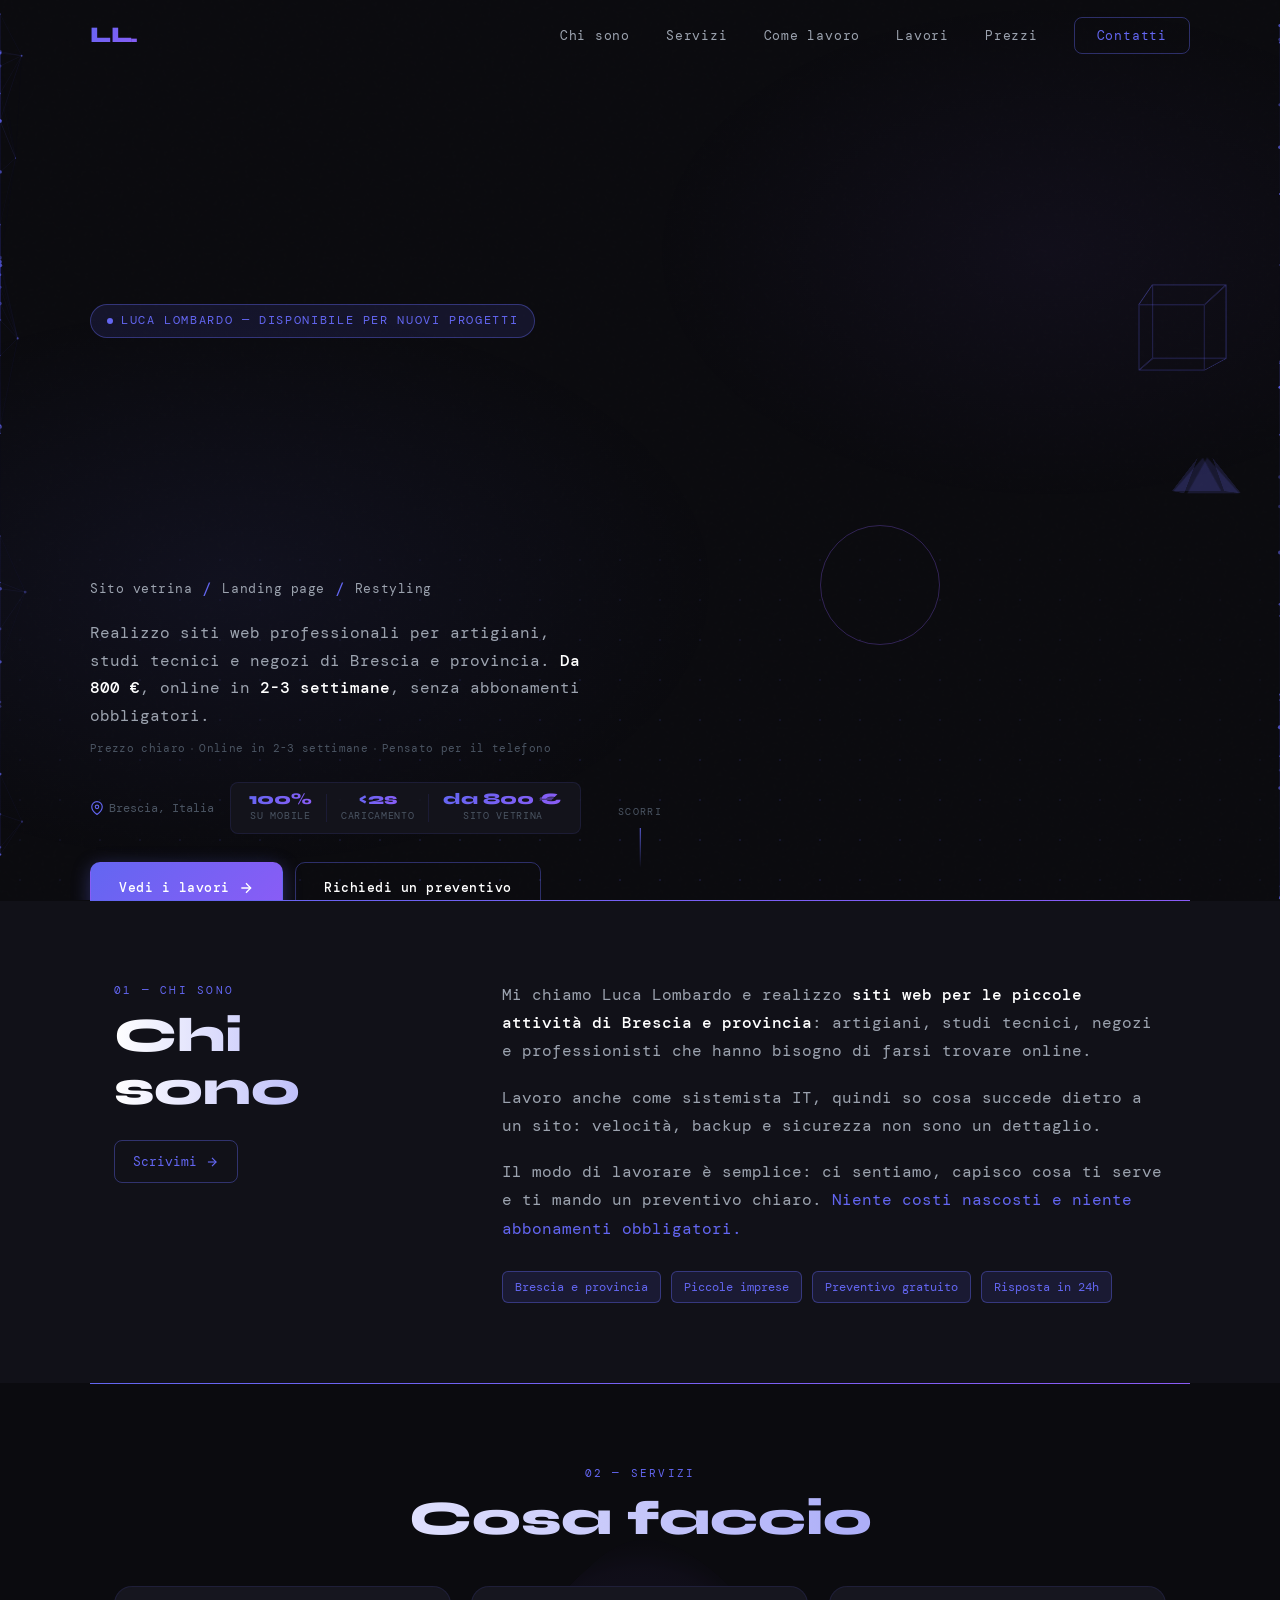
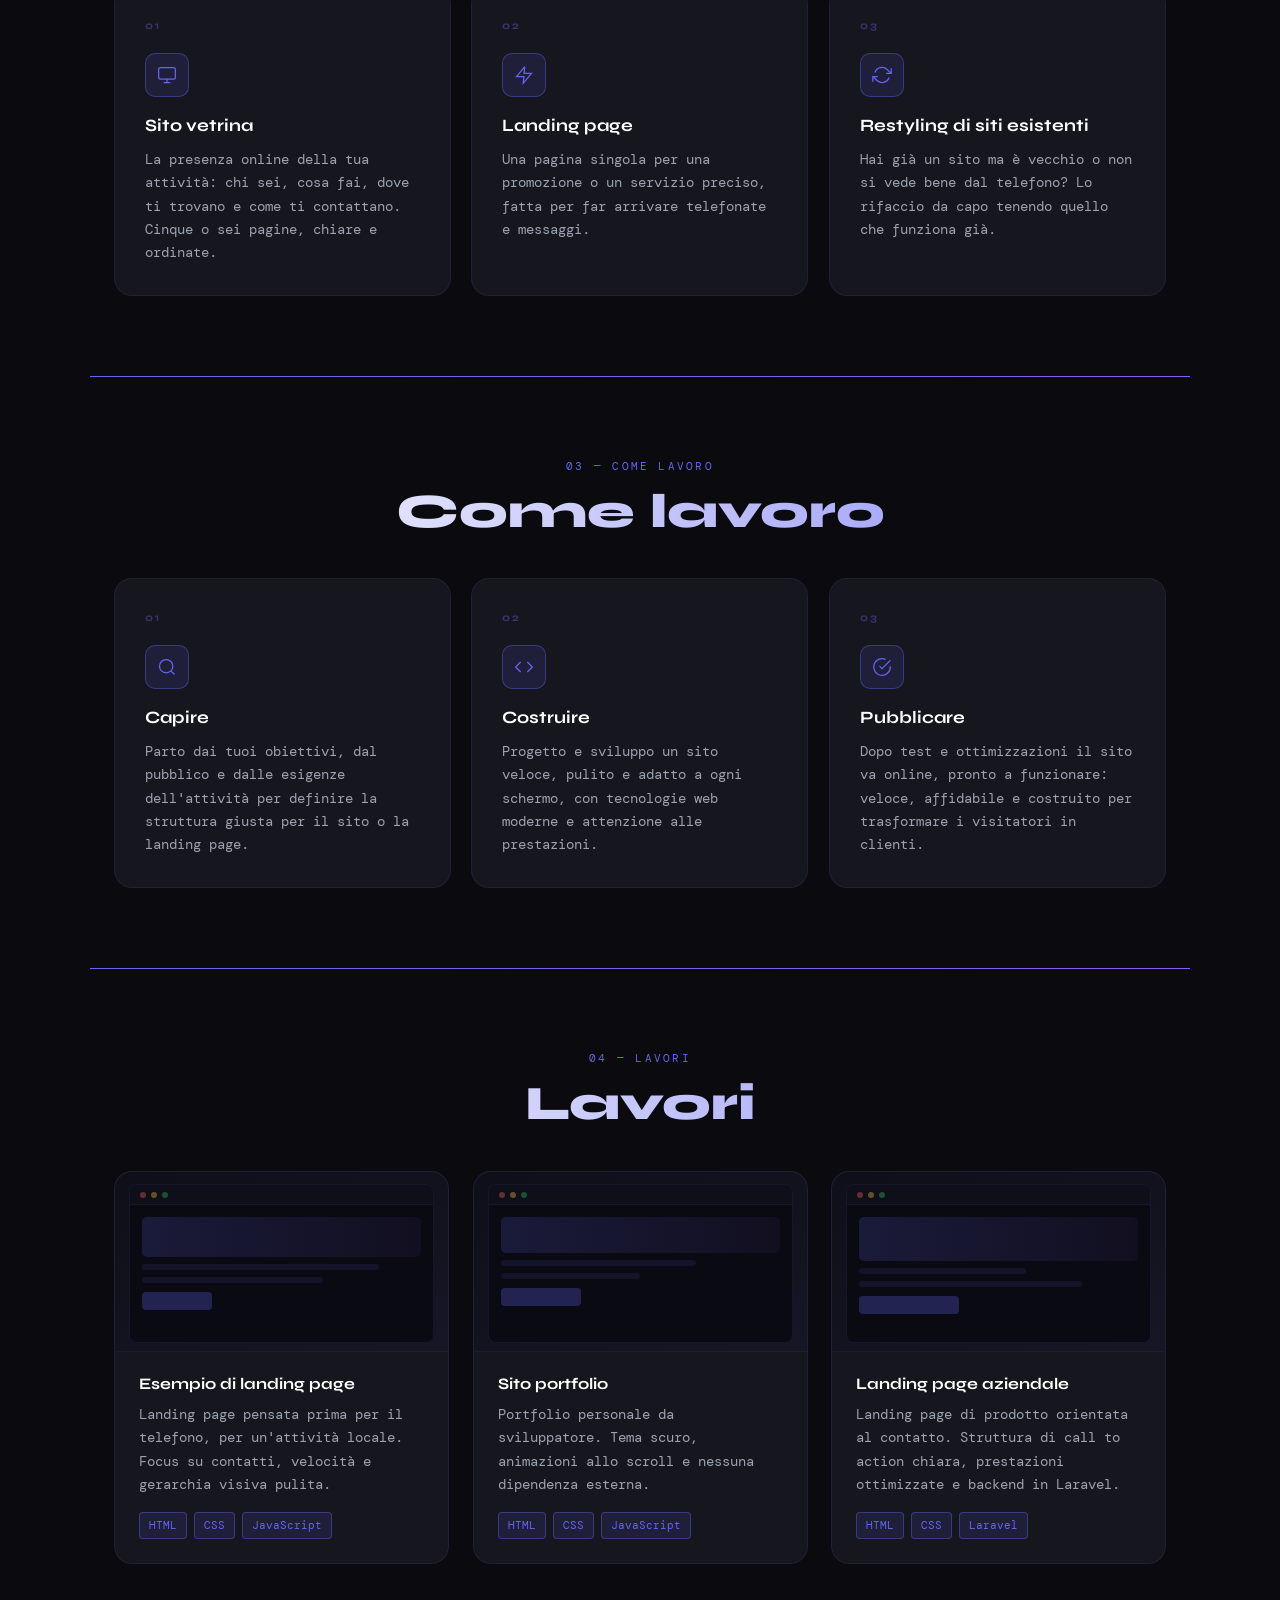
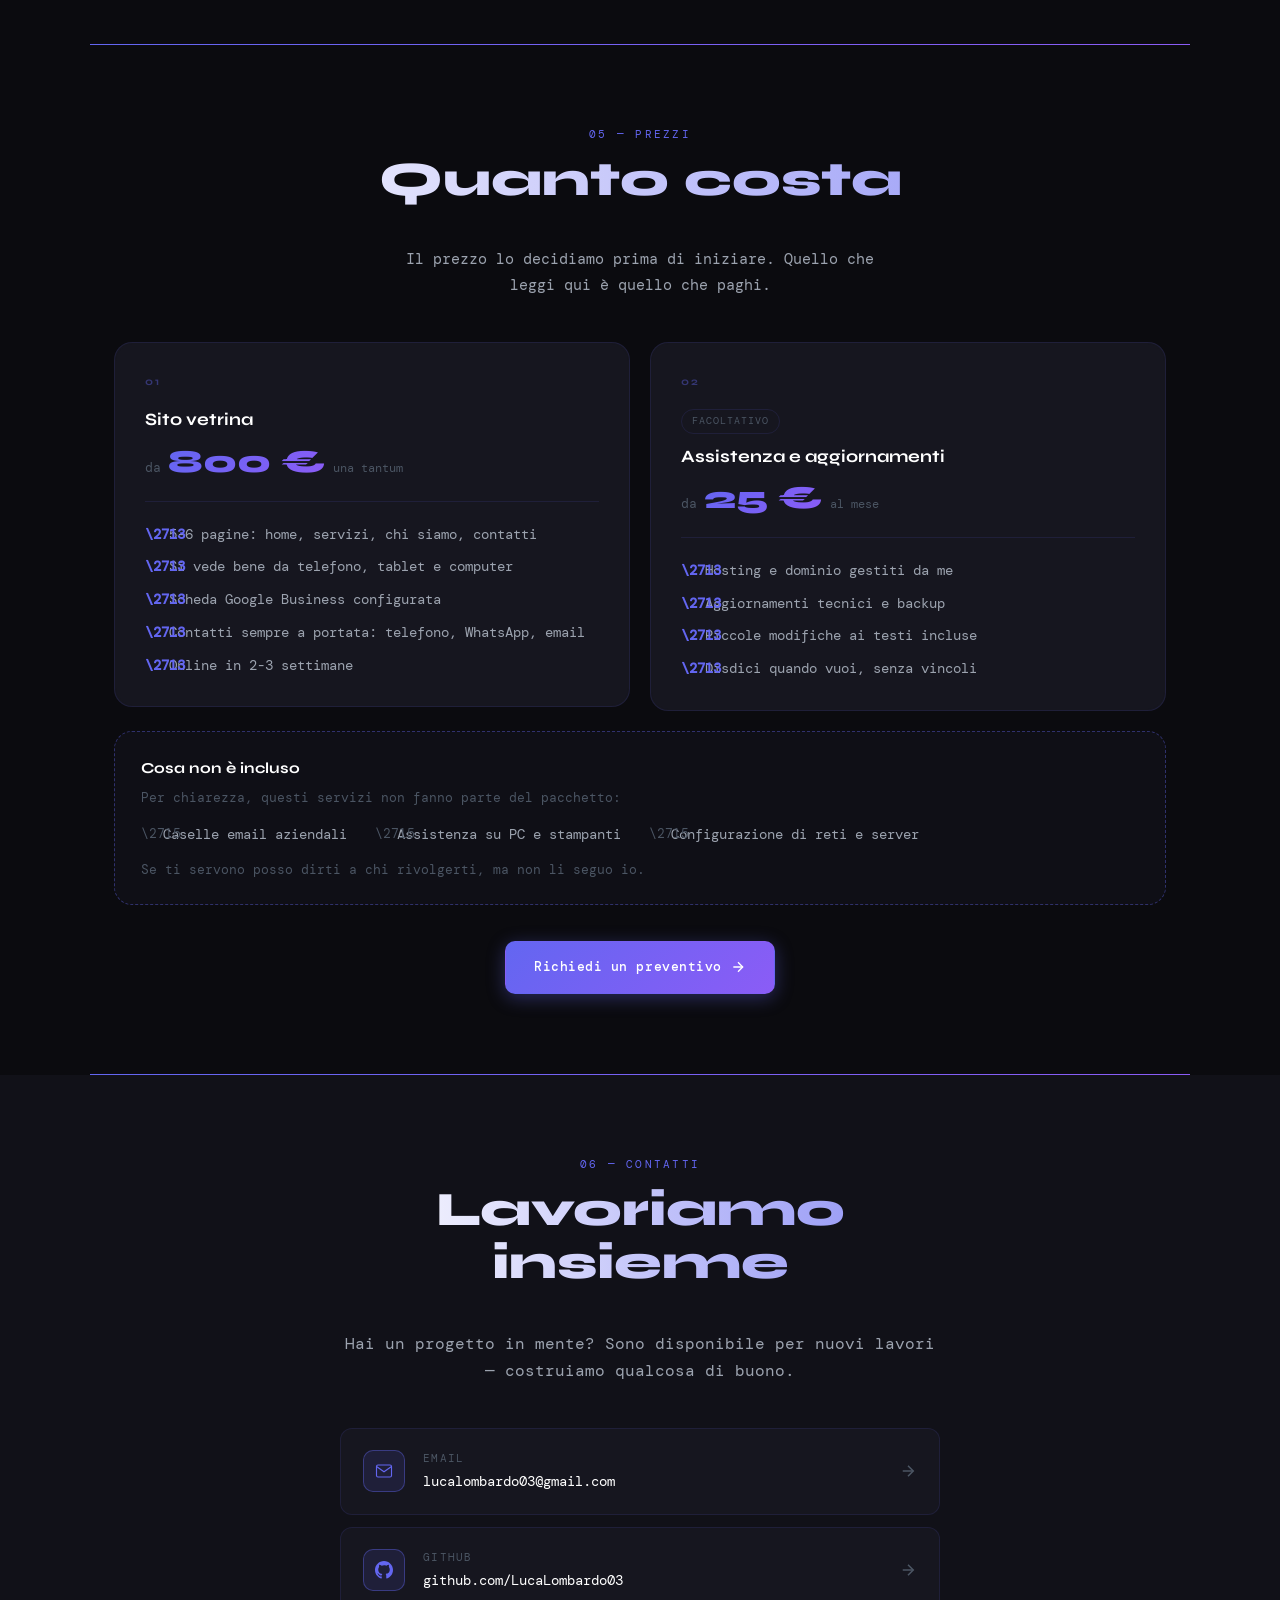
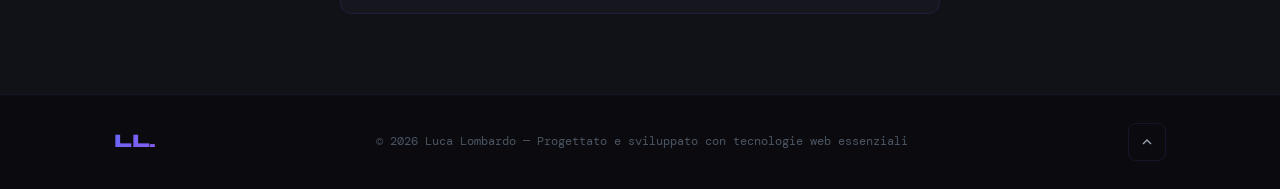
==== commit eff1618e: "feat: add pricing section Nuova sezione Prezzi (#prezzi) tra Lavori e Contatti, con la sua voce di n" ====
--- a/index.html
+++ b/index.html
@@ -148,6 +148,7 @@
             <li><a href="#services">Servizi</a></li>
             <li><a href="#how">Come lavoro</a></li>
             <li><a href="#projects">Lavori</a></li>
+            <li><a href="#prezzi">Prezzi</a></li>
             <li><a href="#contact" class="nav__cta">Contatti</a></li>
           </ul>
         </div>
@@ -697,11 +698,94 @@
 
       <div class="section-divider" aria-hidden="true"></div>
 
+            <!-- ░░ PREZZI ░░ -->
+      <section class="pricing section" id="prezzi">
+        <div class="container">
+          <p class="section__label centered">05 — Prezzi</p>
+          <h2 class="section__title centered">Quanto costa</h2>
+          <p class="pricing__subtitle">
+            Il prezzo lo decidiamo prima di iniziare. Quello che leggi qui è
+            quello che paghi.
+          </p>
+
+          <div class="pricing__grid">
+            <div class="card card--price">
+              <div class="card__number">01</div>
+              <h3 class="pricing__name">Sito vetrina</h3>
+              <p class="pricing__price">
+                <span class="pricing__from">da</span>
+                <span class="pricing__amount">800 €</span>
+                <span class="pricing__note">una tantum</span>
+              </p>
+              <ul class="pricing__list">
+                <li>5-6 pagine: home, servizi, chi siamo, contatti</li>
+                <li>Si vede bene da telefono, tablet e computer</li>
+                <li>Scheda Google Business configurata</li>
+                <li>Contatti sempre a portata: telefono, WhatsApp, email</li>
+                <li>Online in 2-3 settimane</li>
+              </ul>
+            </div>
+
+            <div class="card card--price">
+              <div class="card__number">02</div>
+              <span class="pricing__badge">facoltativo</span>
+              <h3 class="pricing__name">Assistenza e aggiornamenti</h3>
+              <p class="pricing__price">
+                <span class="pricing__from">da</span>
+                <span class="pricing__amount">25 €</span>
+                <span class="pricing__note">al mese</span>
+              </p>
+              <ul class="pricing__list">
+                <li>Hosting e dominio gestiti da me</li>
+                <li>Aggiornamenti tecnici e backup</li>
+                <li>Piccole modifiche ai testi incluse</li>
+                <li>Disdici quando vuoi, senza vincoli</li>
+              </ul>
+            </div>
+          </div>
+
+          <div class="pricing__excluded">
+            <h3 class="pricing__excluded-title">Cosa non è incluso</h3>
+            <p class="pricing__excluded-intro">
+              Per chiarezza, questi servizi non fanno parte del pacchetto:
+            </p>
+            <ul class="pricing__excluded-list">
+              <li>Caselle email aziendali</li>
+              <li>Assistenza su PC e stampanti</li>
+              <li>Configurazione di reti e server</li>
+            </ul>
+            <p class="pricing__excluded-note">
+              Se ti servono posso dirti a chi rivolgerti, ma non li seguo io.
+            </p>
+          </div>
+
+          <div class="pricing__cta">
+            <a href="#contact" class="btn btn--primary">
+              Richiedi un preventivo
+              <svg
+                width="16"
+                height="16"
+                viewBox="0 0 24 24"
+                fill="none"
+                stroke="currentColor"
+                stroke-width="2"
+                aria-hidden="true"
+              >
+                <line x1="5" y1="12" x2="19" y2="12" />
+                <polyline points="12 5 19 12 12 19" />
+              </svg>
+            </a>
+          </div>
+        </div>
+      </section>
+
+      <div class="section-divider" aria-hidden="true"></div>
+
       <!-- ░░ CONTACT ░░ -->
       <section class="contact section" id="contact">
         <div class="container">
           <div class="contact__inner">
-            <p class="section__label centered">05 — Contatti</p>
+            <p class="section__label centered">06 — Contatti</p>
             <h2 class="section__title centered">Lavoriamo<br />insieme</h2>
             <p class="contact__subtitle">
               Hai un progetto in mente? Sono disponibile per nuovi lavori —
--- a/style.css
+++ b/style.css
@@ -576,8 +576,8 @@
 }
 
 /* ── ROTATING GRADIENT BORDER ────────────────────────────── */
-.card--service, .card--project { isolation: isolate; }
-.card--service::before, .card--project::before {
+.card--service, .card--project, .card--price { isolation: isolate; }
+.card--service::before, .card--project::before, .card--price::before {
   content: ""; position: absolute; inset: -1px;
   background: conic-gradient(
     from var(--border-angle),
@@ -587,21 +587,21 @@
   opacity: 0; transition: opacity 0.35s var(--ease);
   z-index: -2;
 }
-.card--service::after, .card--project::after {
+.card--service::after, .card--project::after, .card--price::after {
   content: ""; position: absolute; inset: 1px;
   background: var(--bg-card);
   border-radius: calc(var(--radius-lg) - 1px);
   z-index: -1;
   transition: background 0.28s var(--ease);
 }
-.card--service:hover, .card--project:hover {
+.card--service:hover, .card--project:hover, .card--price:hover {
   border-color: transparent; background: transparent;
 }
-.card--service:hover::before, .card--project:hover::before {
+.card--service:hover::before, .card--project:hover::before, .card--price:hover::before {
   opacity: 1;
   animation: rotate-border 3s linear infinite;
 }
-.card--service:hover::after, .card--project:hover::after {
+.card--service:hover::after, .card--project:hover::after, .card--price:hover::after {
   background: var(--bg-card-2);
 }
 
@@ -694,6 +694,87 @@
 .card__body { padding: 22px 24px 24px; }
 .card--project .card__title { margin-bottom: 8px; font-size: 1rem; }
 .card__tags { display: flex; flex-wrap: wrap; gap: 7px; margin-top: 16px; }
+
+/* ── PREZZI ───────────────────────────────────────────────── */
+.pricing__subtitle {
+  text-align: center; font-size: 0.95rem; color: var(--text-muted);
+  line-height: 1.7; max-width: 520px; margin: 0 auto 44px;
+}
+
+.pricing__grid {
+  display: grid; grid-template-columns: repeat(2,1fr);
+  gap: 20px; align-items: start;
+}
+
+.card--price { padding: 30px; display: flex; flex-direction: column; }
+
+.card--price .card__number {
+  font-family: var(--font-display); font-size: 0.68rem; font-weight: 700;
+  letter-spacing: 0.14em; color: var(--accent); opacity: 0.4; margin-bottom: 18px;
+}
+
+.pricing__badge {
+  align-self: flex-start;
+  font-family: var(--font-mono); font-size: 0.6rem;
+  letter-spacing: 0.1em; text-transform: uppercase; color: var(--text-dim);
+  border: 1px solid var(--border); border-radius: 100px;
+  padding: 3px 10px; margin-bottom: 12px;
+}
+
+.pricing__name {
+  font-family: var(--font-display); font-size: 1.08rem; font-weight: 700;
+  color: var(--text); margin-bottom: 14px; line-height: 1.3;
+}
+
+.pricing__price {
+  display: flex; align-items: baseline; flex-wrap: wrap; gap: 7px;
+  margin-bottom: 22px; padding-bottom: 22px;
+  border-bottom: 1px solid var(--border);
+}
+.pricing__from { font-size: 0.8rem; color: var(--text-dim); }
+.pricing__amount {
+  font-family: var(--font-display); font-size: 2rem; font-weight: 800;
+  line-height: 1; background: var(--grad);
+  -webkit-background-clip: text; -webkit-text-fill-color: transparent;
+  background-clip: text;
+}
+.pricing__note { font-size: 0.72rem; color: var(--text-dim); }
+
+.pricing__list { list-style: none; display: flex; flex-direction: column; gap: 11px; }
+.pricing__list li {
+  position: relative; padding-left: 24px;
+  font-size: 0.85rem; color: var(--text-muted); line-height: 1.6;
+}
+.pricing__list li::before {
+  content: "\\2713"; position: absolute; left: 0; top: 0;
+  color: var(--accent); font-weight: 700;
+}
+
+.pricing__excluded {
+  margin-top: 20px; padding: 24px 26px;
+  border: 1px dashed var(--border-hover); border-radius: var(--radius-lg);
+  background: rgba(22,22,31,0.45);
+}
+.pricing__excluded-title {
+  font-family: var(--font-display); font-size: 0.95rem; font-weight: 700;
+  color: var(--text); margin-bottom: 6px;
+}
+.pricing__excluded-intro,
+.pricing__excluded-note { font-size: 0.8rem; color: var(--text-dim); line-height: 1.6; }
+.pricing__excluded-intro { margin-bottom: 14px; }
+.pricing__excluded-note  { margin-top: 14px; }
+
+.pricing__excluded-list { list-style: none; display: flex; flex-wrap: wrap; gap: 10px 28px; }
+.pricing__excluded-list li {
+  position: relative; padding-left: 22px;
+  font-size: 0.85rem; color: var(--text-muted);
+}
+.pricing__excluded-list li::before {
+  content: "\\2715"; position: absolute; left: 0; top: 0;
+  color: var(--text-dim); font-size: 0.8rem;
+}
+
+.pricing__cta { display: flex; justify-content: center; margin-top: 36px; }
 
 /* ── CONTACT ──────────────────────────────────────────────── */
 .contact { background: var(--bg-2); }
@@ -856,6 +937,7 @@
   .about__inner   { grid-template-columns: 1fr; gap: 32px; }
   .services__grid { grid-template-columns: 1fr; }
   .projects__grid { grid-template-columns: 1fr; }
+  .pricing__grid  { grid-template-columns: 1fr; }
 }
 
 @media (max-width: 680px) {
@@ -884,6 +966,9 @@
   .hero__stats { width: 100%; justify-content: center; }
   .hero__stat  { padding: 0 12px; }
 
+  .pricing__excluded-list { flex-direction: column; gap: 10px; }
+  .card--price { padding: 26px 22px; }
+
   .footer__inner { flex-direction: column; text-align: center; }
   .footer__copy  { order: 2; }
 
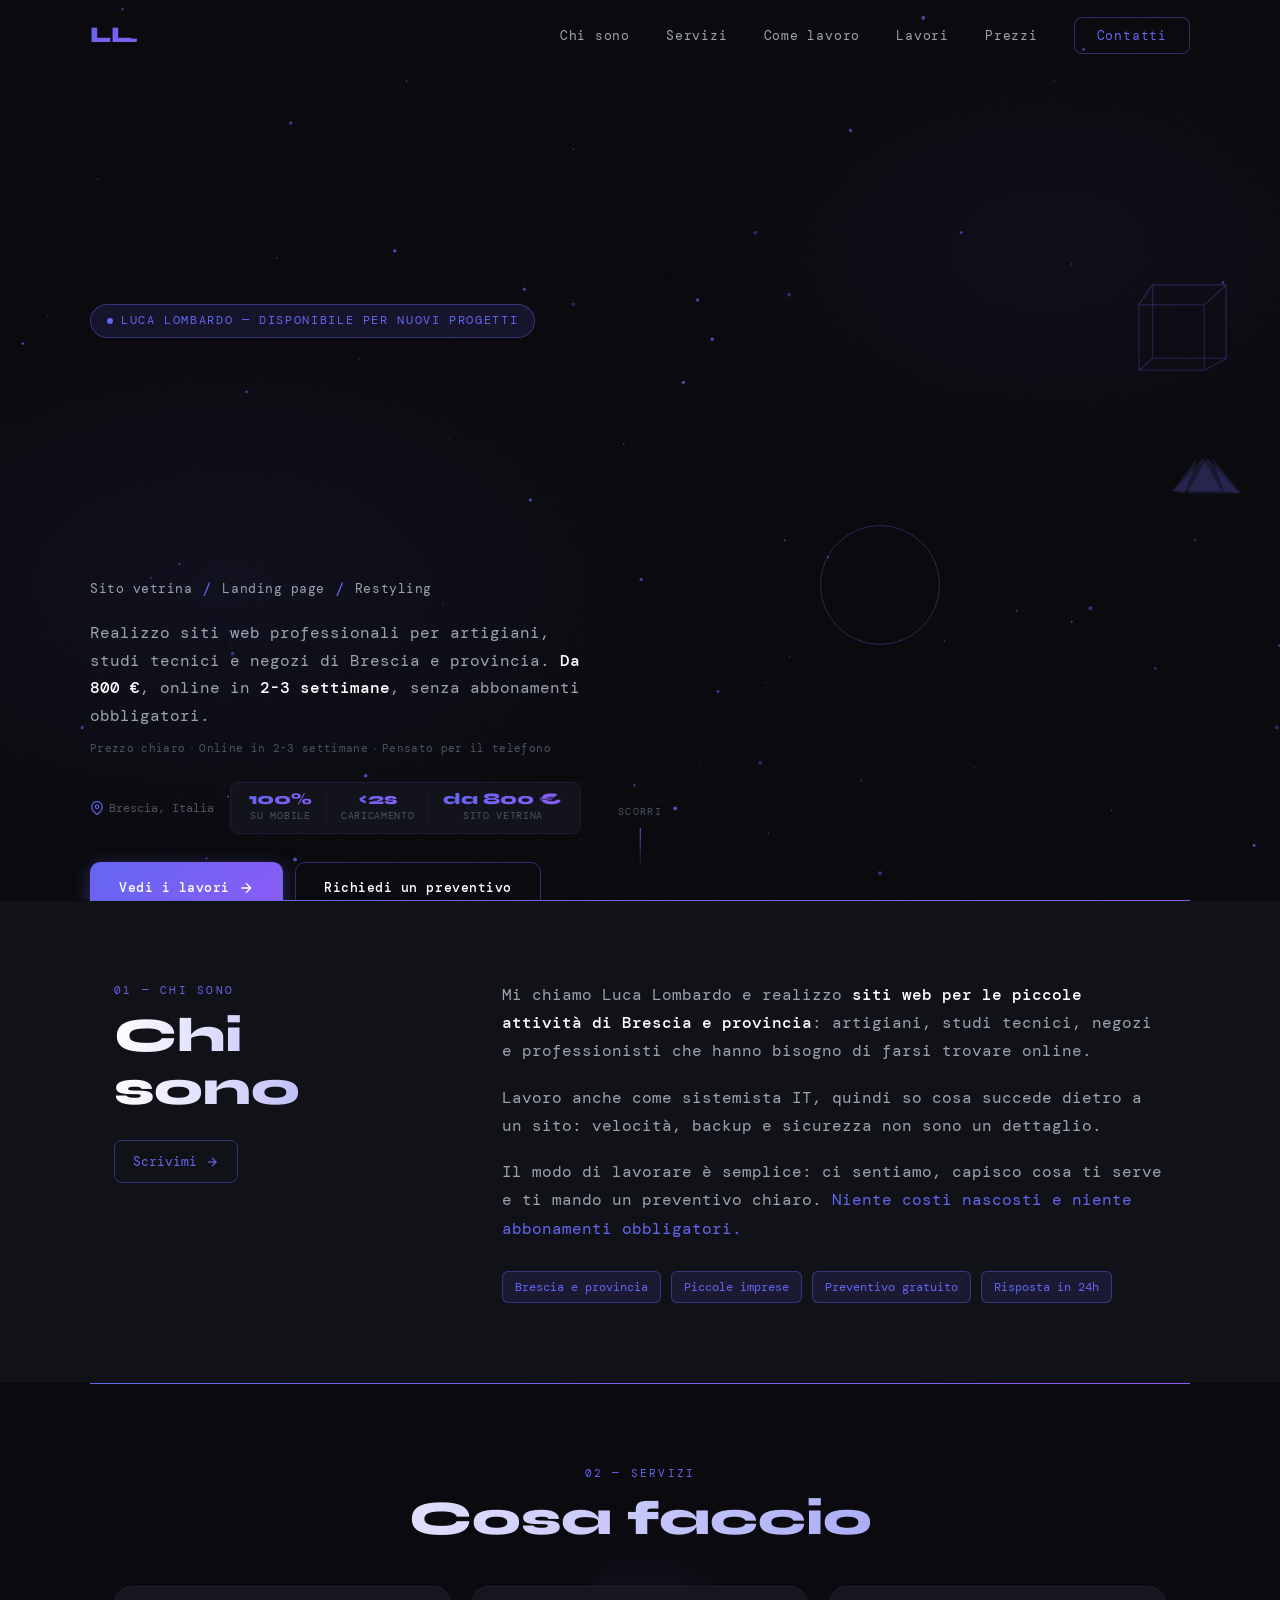
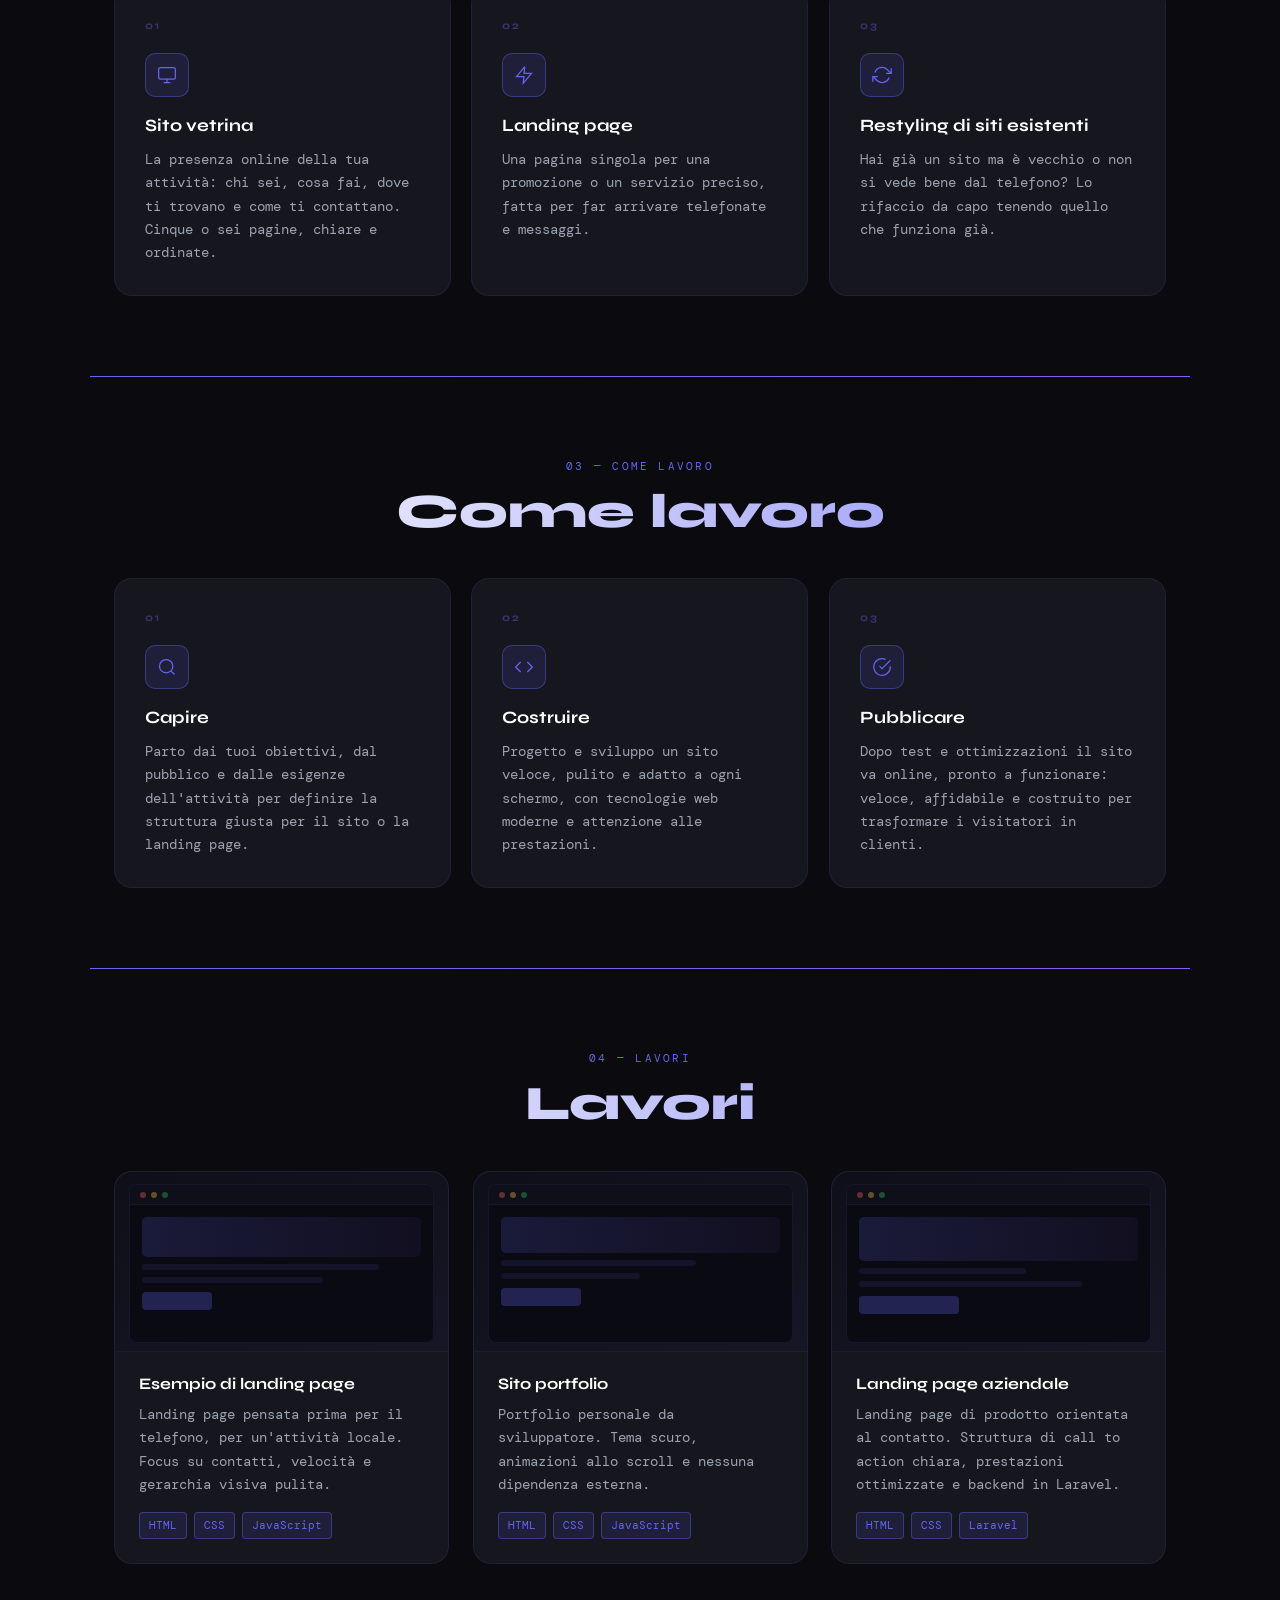
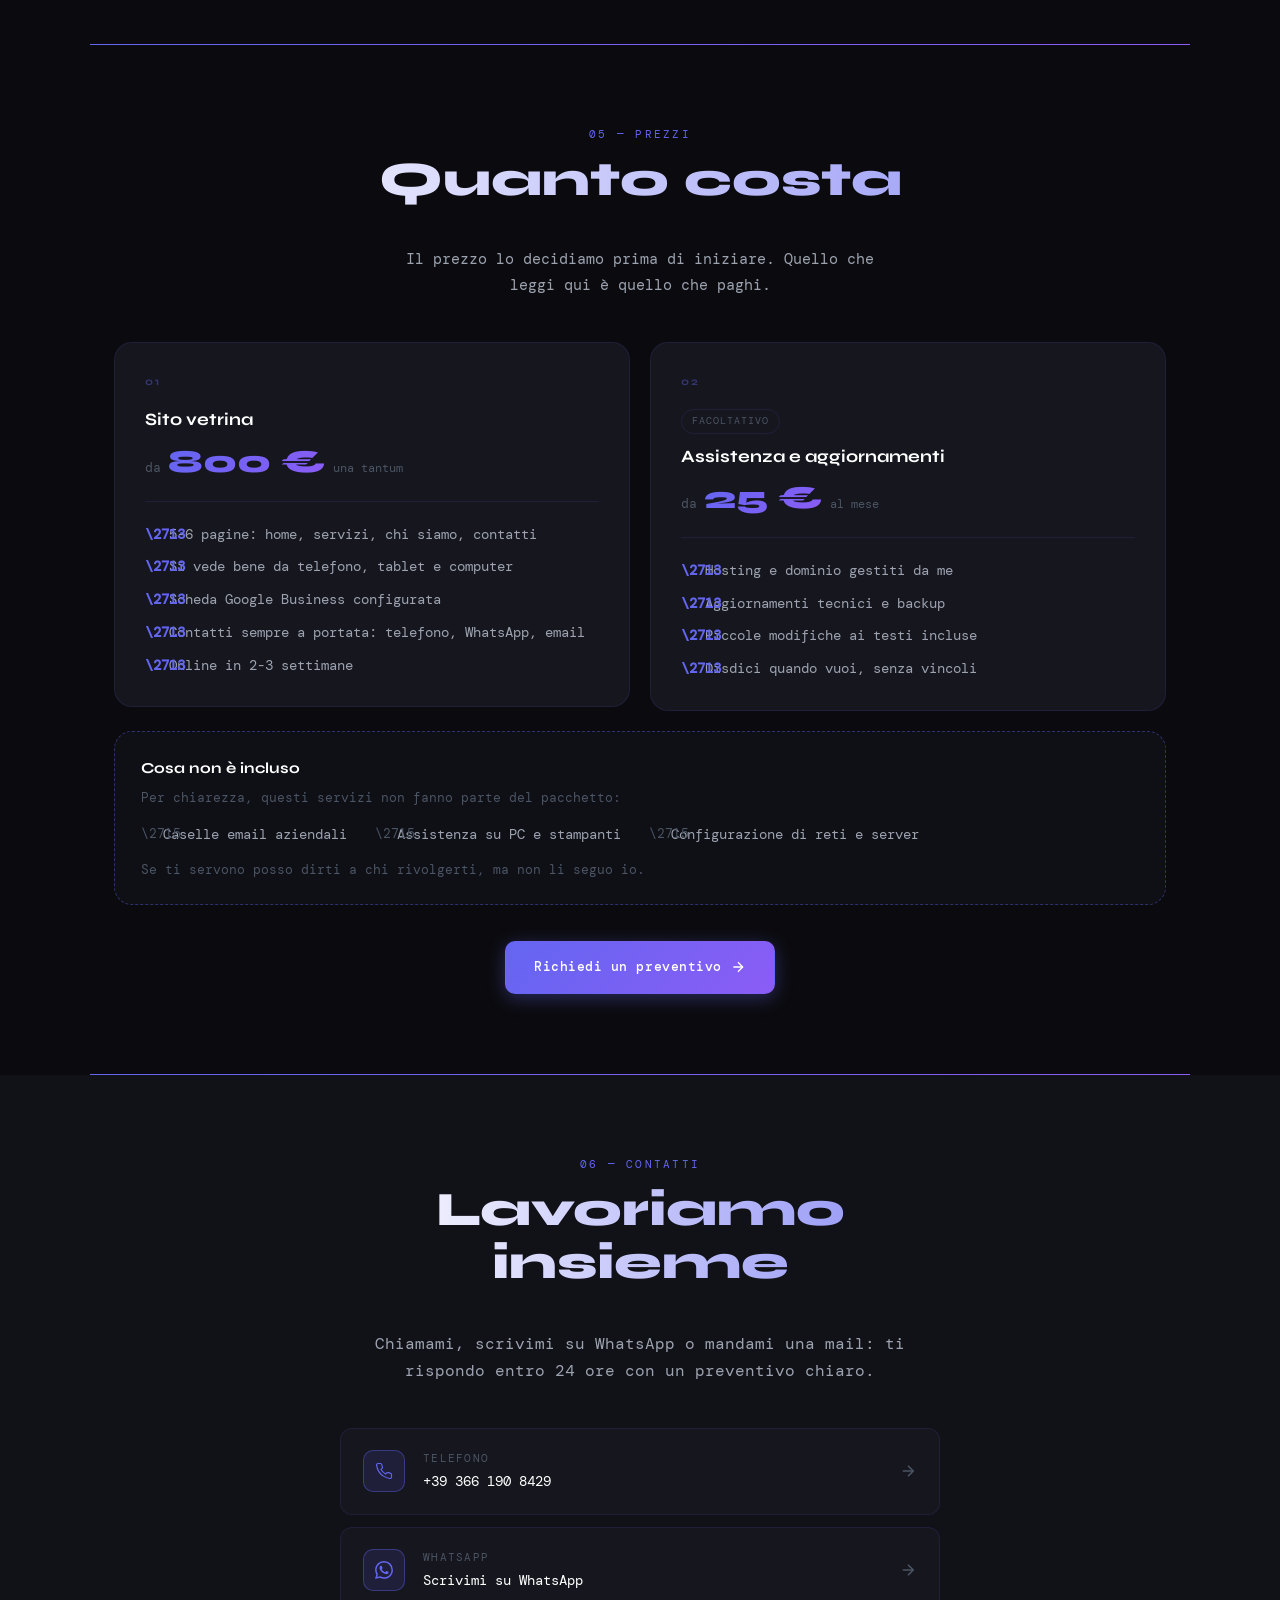
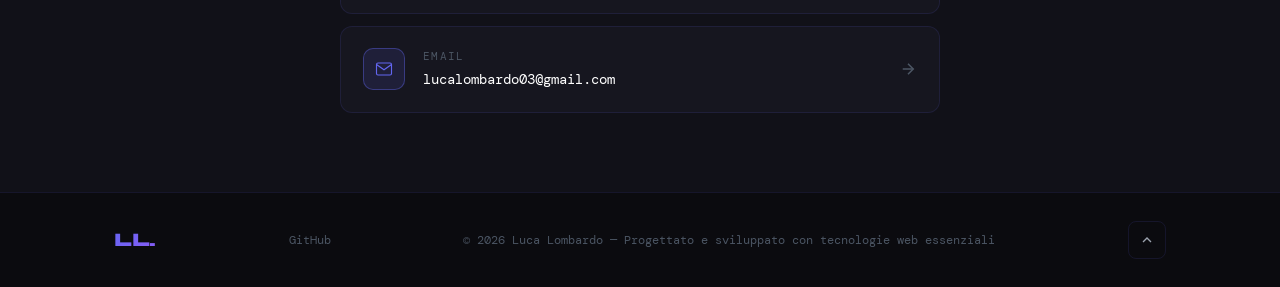
==== commit 6372b157: "feat: add phone and whatsapp contacts Sezione Contatti: telefono cliccabile, WhatsApp ed email.  - t" ====
--- a/index.html
+++ b/index.html
@@ -86,7 +86,8 @@
               "Restyling di siti web",
               "Ottimizzazione delle prestazioni web"
             ],
-            "email": "lucalombardo03@gmail.com"
+            "email": "lucalombardo03@gmail.com",
+            "telephone": "+393661908429"
           },
           {
             "@type": "WebSite",
@@ -103,6 +104,7 @@
             "name": "Luca Lombardo — Realizzazione siti web",
             "url": "https://lucalombardo.dev/",
             "provider": { "@id": "https://lucalombardo.dev/#person" },
+            "telephone": "+393661908429",
             "areaServed": ["Brescia", "Provincia di Brescia", "IT"],
             "serviceType": [
               "Realizzazione siti vetrina",
@@ -788,11 +790,72 @@
             <p class="section__label centered">06 — Contatti</p>
             <h2 class="section__title centered">Lavoriamo<br />insieme</h2>
             <p class="contact__subtitle">
-              Hai un progetto in mente? Sono disponibile per nuovi lavori —
-              costruiamo qualcosa di buono.
+              Chiamami, scrivimi su WhatsApp o mandami una mail: ti rispondo
+              entro 24 ore con un preventivo chiaro.
             </p>
 
             <div class="contact__links">
+              <a href="tel:+393661908429" class="contact__link">
+                <div class="contact__icon">
+                  <svg
+                    viewBox="0 0 24 24"
+                    fill="none"
+                    stroke="currentColor"
+                    stroke-width="1.5"
+                    aria-hidden="true"
+                  >
+                    <path
+                      d="M22 16.92v3a2 2 0 0 1-2.18 2 19.79 19.79 0 0 1-8.63-3.07 19.5 19.5 0 0 1-6-6A19.79 19.79 0 0 1 2.12 4.18 2 2 0 0 1 4.11 2h3a2 2 0 0 1 2 1.72c.13.96.36 1.9.7 2.81a2 2 0 0 1-.45 2.11L8.09 9.91a16 16 0 0 0 6 6l1.27-1.27a2 2 0 0 1 2.11-.45c.91.34 1.85.57 2.81.7A2 2 0 0 1 22 16.92z"
+                    />
+                  </svg>
+                </div>
+                <div class="contact__info">
+                  <span class="contact__label">Telefono</span>
+                  <span class="contact__value">+39 366 190 8429</span>
+                </div>
+                <svg
+                  class="contact__arrow"
+                  viewBox="0 0 24 24"
+                  fill="none"
+                  stroke="currentColor"
+                  stroke-width="2"
+                  aria-hidden="true"
+                >
+                  <line x1="5" y1="12" x2="19" y2="12" />
+                  <polyline points="12 5 19 12 12 19" />
+                </svg>
+              </a>
+
+              <a
+                href="https://wa.me/393661908429"
+                target="_blank"
+                rel="noopener"
+                class="contact__link contact__link--whatsapp"
+              >
+                <div class="contact__icon">
+                  <svg viewBox="0 0 24 24" fill="currentColor" aria-hidden="true">
+                    <path
+                      d="M17.472 14.382c-.297-.149-1.758-.867-2.03-.967-.273-.099-.471-.148-.67.15-.197.297-.767.966-.94 1.164-.173.199-.347.223-.644.075-.297-.15-1.255-.463-2.39-1.475-.883-.788-1.48-1.761-1.653-2.059-.173-.297-.018-.458.13-.606.134-.133.297-.347.446-.52.149-.174.198-.298.298-.497.099-.198.05-.371-.025-.52-.075-.149-.669-1.612-.916-2.207-.242-.579-.487-.5-.669-.51a12.8 12.8 0 0 0-.57-.01c-.198 0-.52.074-.792.372-.272.297-1.04 1.016-1.04 2.479 0 1.462 1.065 2.875 1.213 3.074.149.198 2.096 3.2 5.077 4.487.709.306 1.262.489 1.694.625.712.227 1.36.195 1.871.118.571-.085 1.758-.719 2.006-1.413.248-.694.248-1.289.173-1.413-.074-.124-.272-.198-.57-.347m-5.421 7.403h-.004a9.87 9.87 0 0 1-5.031-1.378l-.361-.214-3.741.982.998-3.648-.235-.374a9.86 9.86 0 0 1-1.51-5.26c.001-5.45 4.436-9.884 9.888-9.884 2.64 0 5.122 1.03 6.988 2.898a9.825 9.825 0 0 1 2.893 6.994c-.003 5.45-4.437 9.884-9.885 9.884m8.413-18.297A11.815 11.815 0 0 0 12.05 0C5.495 0 .16 5.335.157 11.892c0 2.096.547 4.142 1.588 5.945L.057 24l6.305-1.654a11.882 11.882 0 0 0 5.683 1.448h.005c6.554 0 11.89-5.335 11.893-11.893a11.821 11.821 0 0 0-3.48-8.413z"
+                    />
+                  </svg>
+                </div>
+                <div class="contact__info">
+                  <span class="contact__label">WhatsApp</span>
+                  <span class="contact__value">Scrivimi su WhatsApp</span>
+                </div>
+                <svg
+                  class="contact__arrow"
+                  viewBox="0 0 24 24"
+                  fill="none"
+                  stroke="currentColor"
+                  stroke-width="2"
+                  aria-hidden="true"
+                >
+                  <line x1="5" y1="12" x2="19" y2="12" />
+                  <polyline points="12 5 19 12 12 19" />
+                </svg>
+              </a>
+
               <a
                 href="mailto:lucalombardo03@gmail.com"
                 class="contact__link"
@@ -829,40 +892,6 @@
                   <polyline points="12 5 19 12 12 19" />
                 </svg>
               </a>
-
-              <a
-                href="https://github.com/LucaLombardo03"
-                target="_blank"
-                rel="noopener"
-                class="contact__link"
-              >
-                <div class="contact__icon">
-                  <svg
-                    viewBox="0 0 24 24"
-                    fill="currentColor"
-                    aria-hidden="true"
-                  >
-                    <path
-                      d="M12 0C5.374 0 0 5.373 0 12c0 5.302 3.438 9.8 8.207 11.387.599.111.793-.261.793-.577v-2.234c-3.338.726-4.033-1.416-4.033-1.416-.546-1.387-1.333-1.756-1.333-1.756-1.089-.745.083-.729.083-.729 1.205.084 1.839 1.237 1.839 1.237 1.07 1.834 2.807 1.304 3.492.997.107-.775.418-1.305.762-1.604-2.665-.305-5.467-1.334-5.467-5.931 0-1.311.469-2.381 1.236-3.221-.124-.303-.535-1.524.117-3.176 0 0 1.008-.322 3.301 1.23A11.509 11.509 0 0 1 12 5.803c1.02.005 2.047.138 3.006.404 2.291-1.552 3.297-1.23 3.297-1.23.653 1.653.242 2.874.118 3.176.77.84 1.235 1.911 1.235 3.221 0 4.609-2.807 5.624-5.479 5.921.43.372.823 1.102.823 2.222v3.293c0 .319.192.694.801.576C20.566 21.797 24 17.3 24 12c0-6.627-5.373-12-12-12z"
-                    />
-                  </svg>
-                </div>
-                <div class="contact__info">
-                  <span class="contact__label">GitHub</span>
-                  <span class="contact__value">github.com/LucaLombardo03</span>
-                </div>
-                <svg
-                  class="contact__arrow"
-                  viewBox="0 0 24 24"
-                  fill="none"
-                  stroke="currentColor"
-                  stroke-width="2"
-                  aria-hidden="true"
-                >
-                  <line x1="5" y1="12" x2="19" y2="12" />
-                  <polyline points="12 5 19 12 12 19" />
-                </svg>
-              </a>
             </div>
           </div>
         </div>
@@ -874,6 +903,13 @@
       <div class="container">
         <div class="footer__inner">
           <span class="footer__logo">LL<span class="accent">.</span></span>
+          <a
+            href="https://github.com/LucaLombardo03"
+            class="footer__link"
+            target="_blank"
+            rel="noopener"
+            >GitHub</a
+          >
           <span class="footer__copy"
             >© 2026 Luca Lombardo — Progettato e sviluppato con tecnologie web
             essenziali</span
--- a/style.css
+++ b/style.css
@@ -784,6 +784,8 @@
   margin-bottom: 44px; line-height: 1.7;
 }
 .contact__links { display: flex; flex-direction: column; gap: 12px; }
+/* WhatsApp: verde del marchio solo sull'icona, il resto resta indigo */
+.contact__link--whatsapp:hover .contact__icon { color: #25d366; }
 
 .contact__link {
   display: flex; align-items: center; gap: 18px;
@@ -852,6 +854,11 @@
   background-clip: text;
 }
 .footer__copy { font-size: 0.75rem; color: var(--text-dim); text-align: center; }
+.footer__link {
+  font-size: 0.75rem; color: var(--text-dim); flex-shrink: 0;
+  transition: color 0.25s var(--ease);
+}
+.footer__link:hover { color: var(--accent); }
 .footer__top {
   width: 38px; height: 38px; flex-shrink: 0;
   display: flex; align-items: center; justify-content: center;
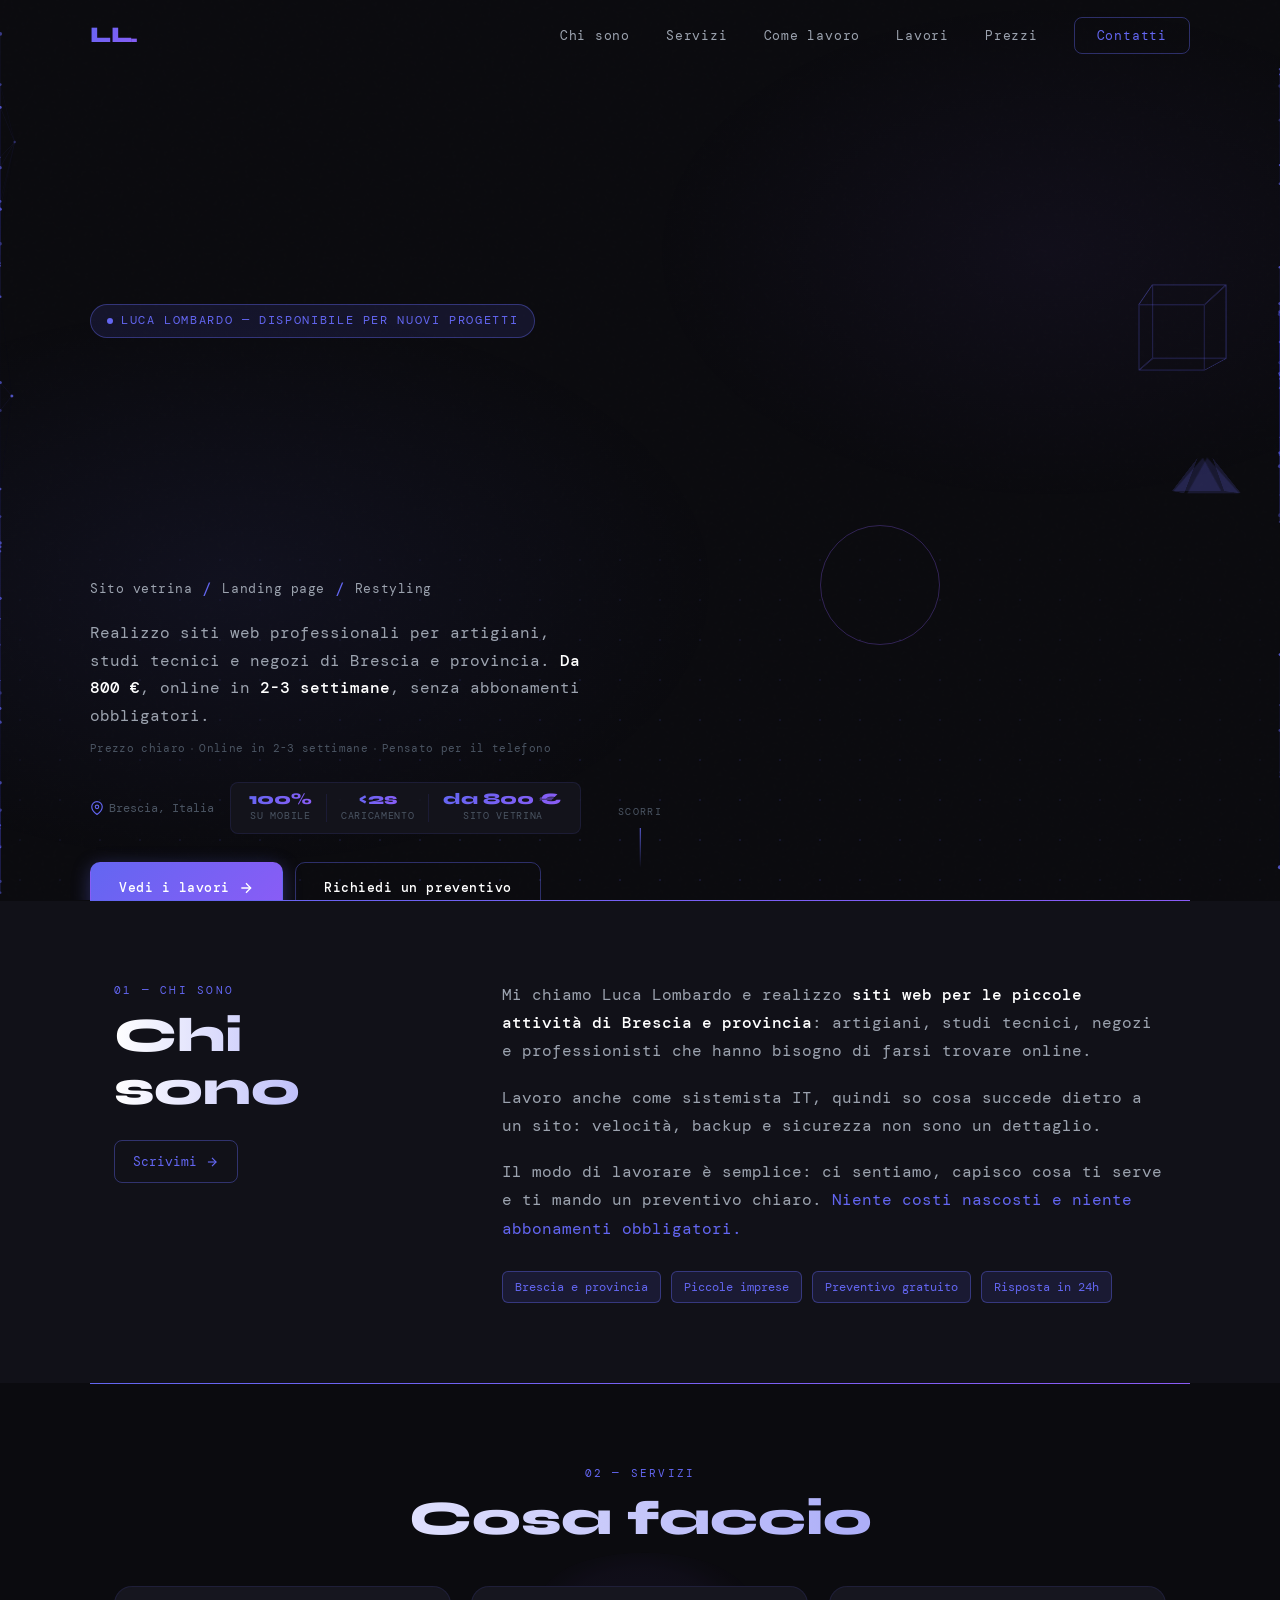
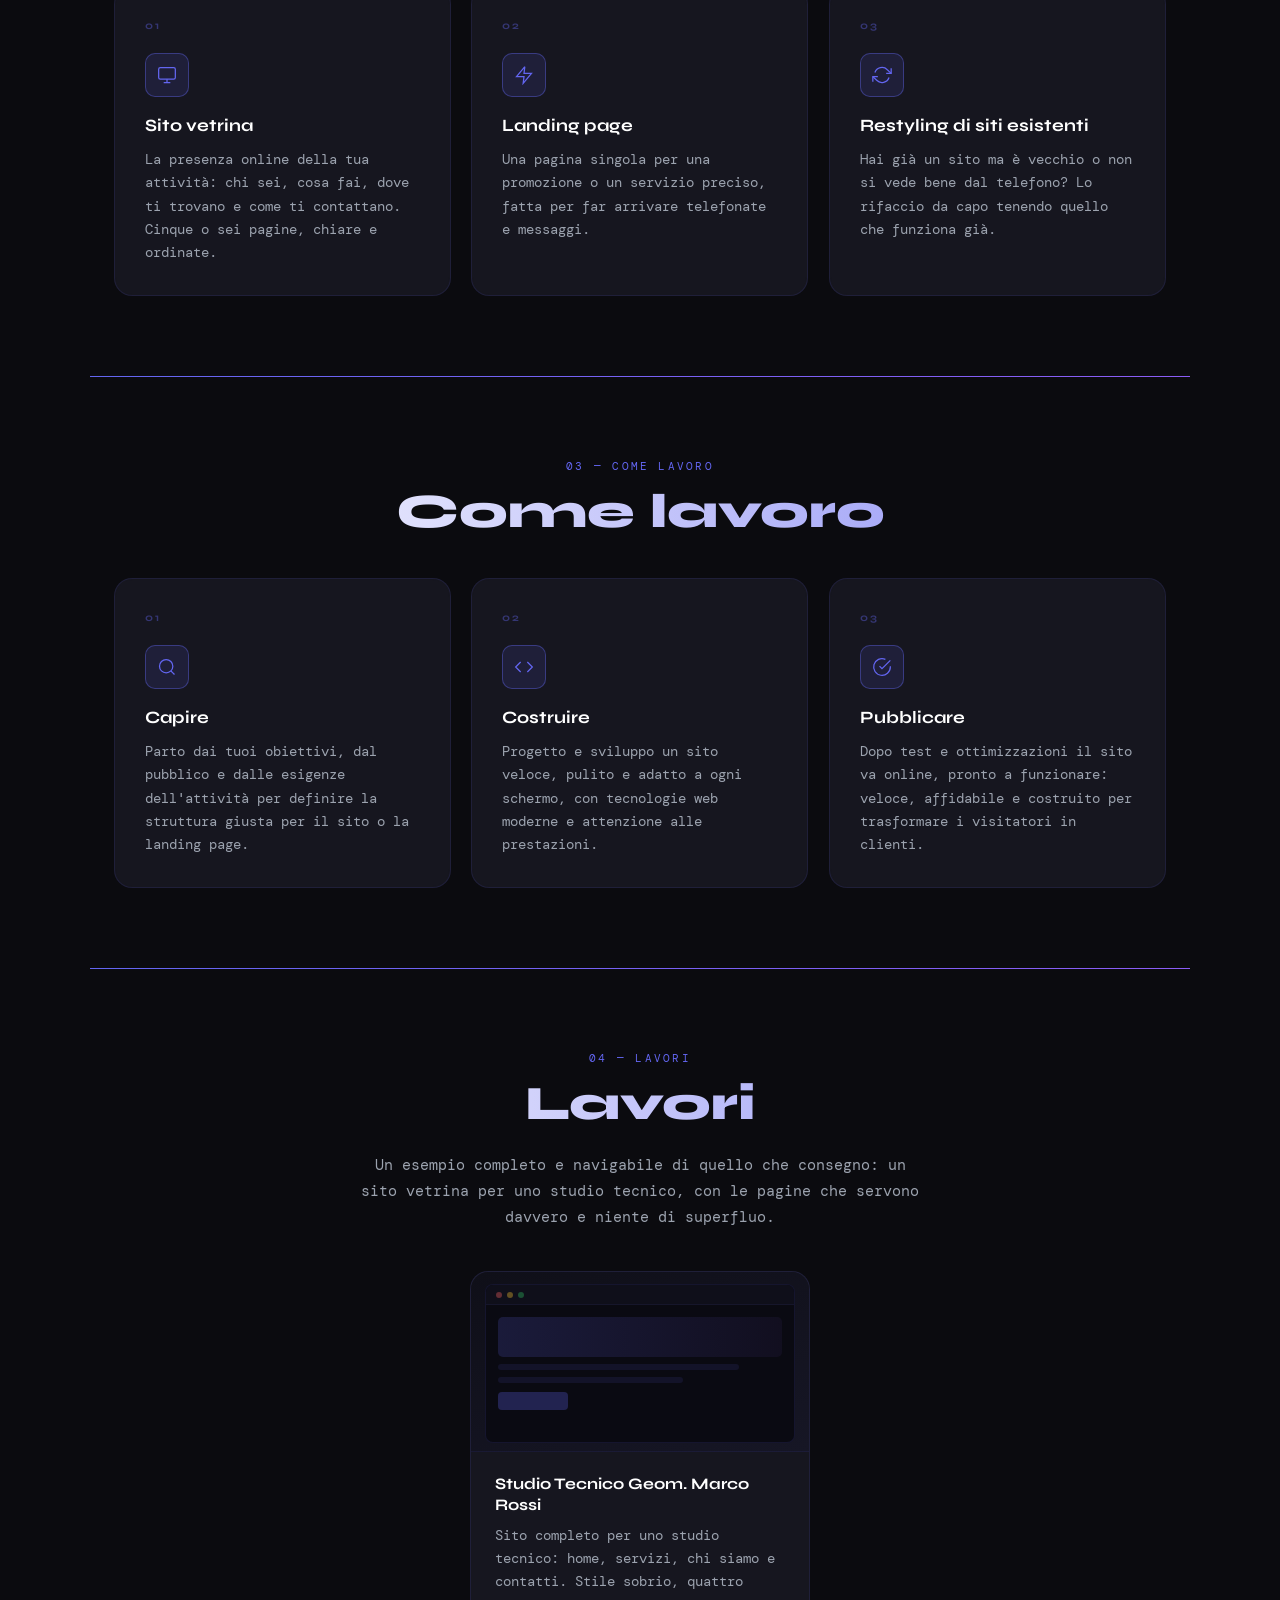
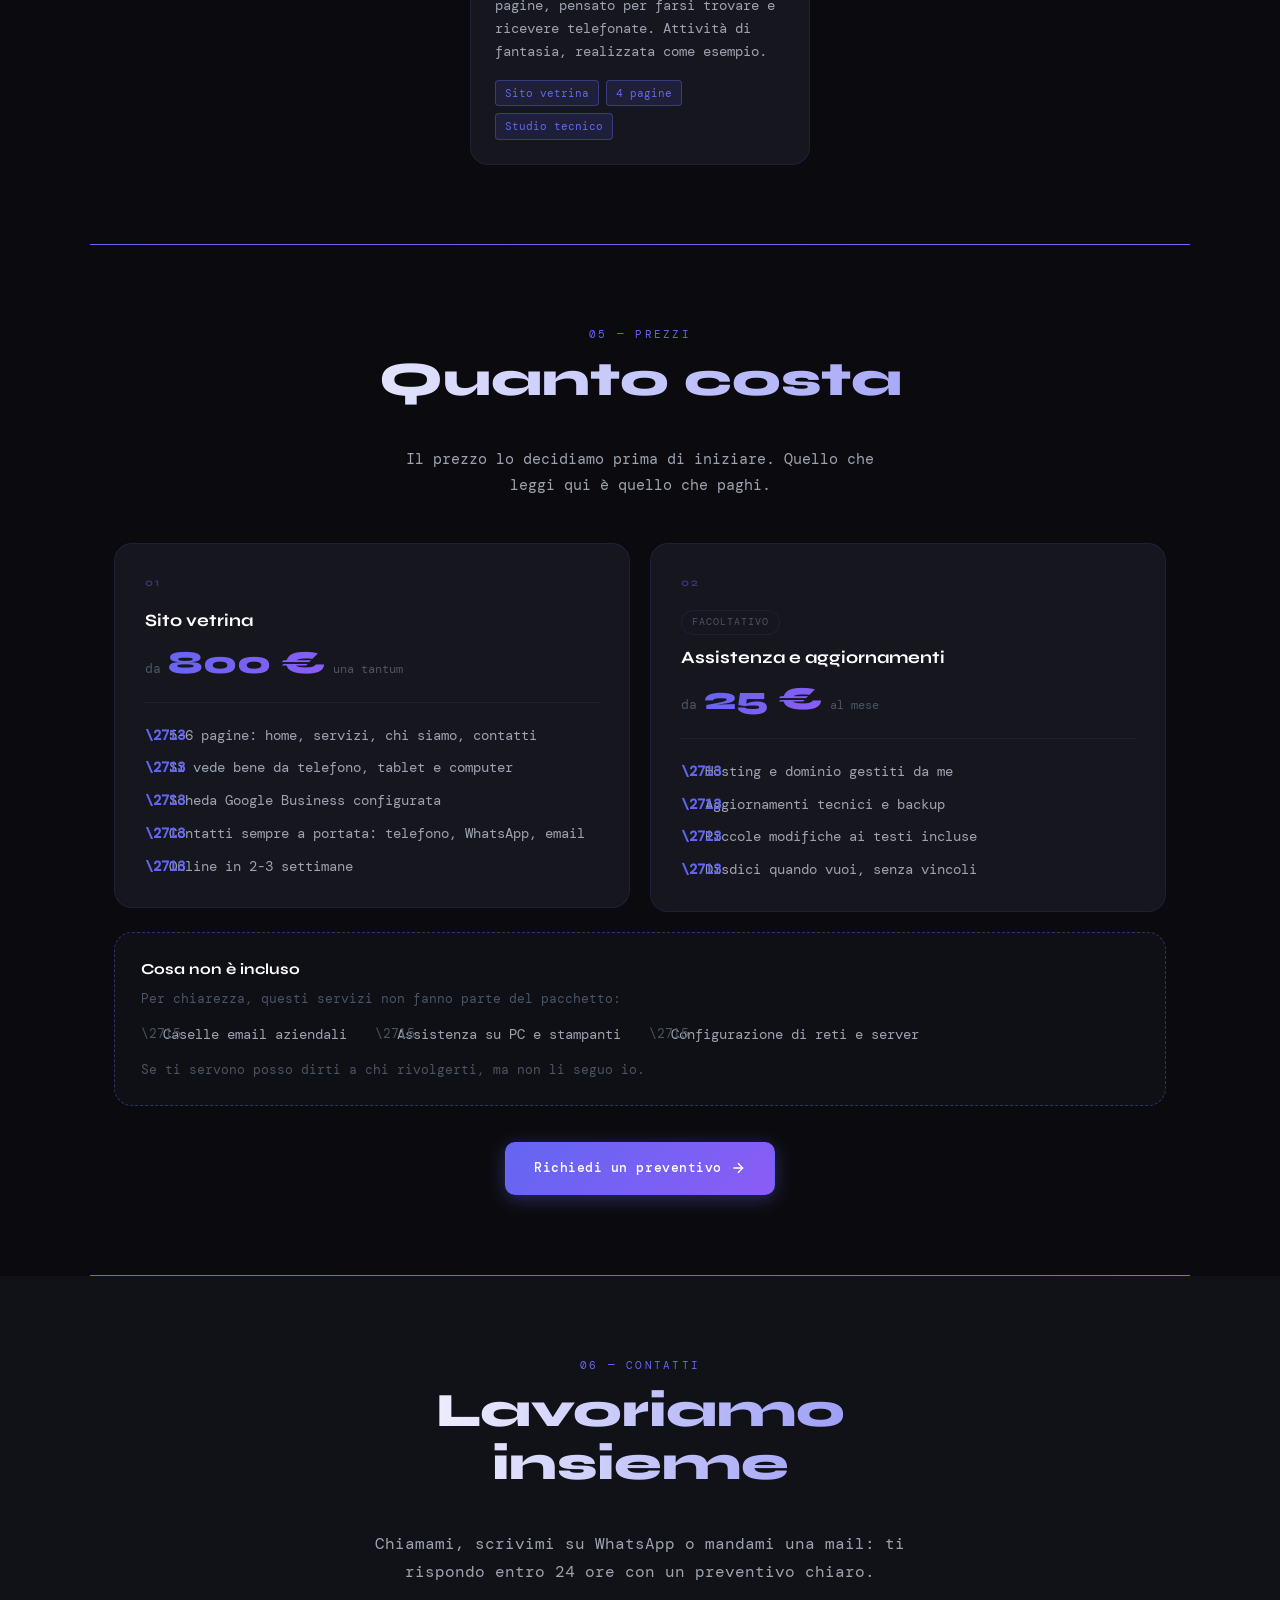
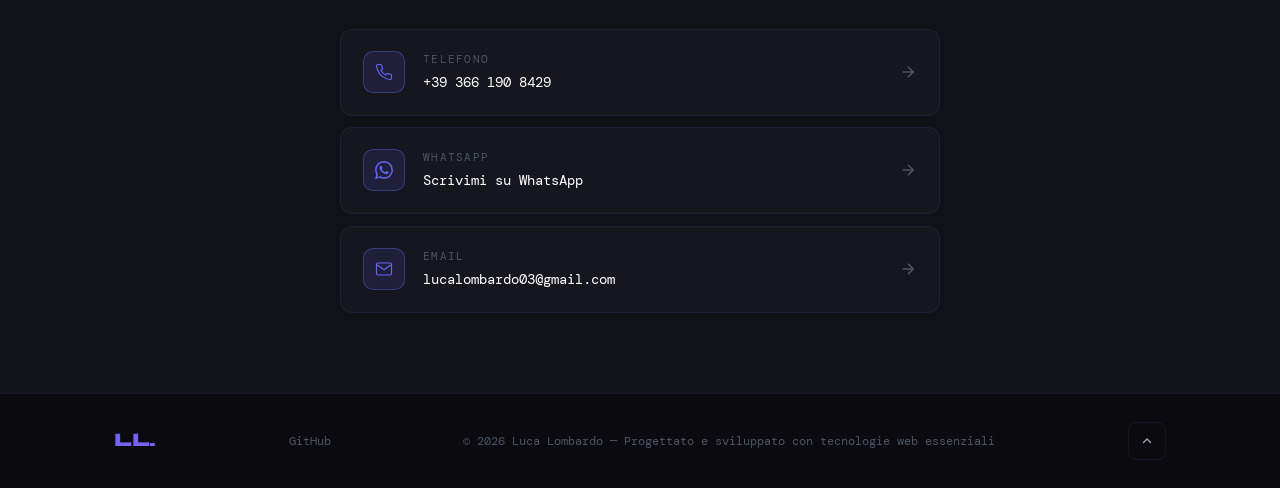
==== commit 5744096e: "feat: add geometra demo site Sito dimostrativo completo in /demo/geometra/ per "Studio Tecnico Geom." ====
--- a/index.html
+++ b/index.html
@@ -503,6 +503,11 @@
         <div class="container">
           <p class="section__label centered">04 — Lavori</p>
           <h2 class="section__title centered">Lavori</h2>
+          <p class="projects__intro">
+            Un esempio completo e navigabile di quello che consegno: un
+            sito vetrina per uno studio tecnico, con le pagine che servono
+            davvero e niente di superfluo.
+          </p>
           <div class="projects__grid">
             <article class="card card--project">
               <div class="card__preview" aria-hidden="true">
@@ -519,7 +524,7 @@
                 </div>
                 <div class="card__preview-overlay">
                   <a
-                    href="#"
+                    href="demo/geometra/"
                     class="card__btn card__btn--demo"
                     target="_blank"
                     rel="noopener"
@@ -536,161 +541,22 @@
                       <polyline points="15 3 21 3 21 9" />
                       <line x1="10" y1="14" x2="21" y2="3" />
                     </svg>
-                    Demo live
+                    Vedi demo
                   </a>
-                  <a
-                    href="#"
-                    class="card__btn card__btn--code"
-                    target="_blank"
-                    rel="noopener"
-                  >
-                    <svg viewBox="0 0 24 24" fill="currentColor">
-                      <path
-                        d="M12 0C5.374 0 0 5.373 0 12c0 5.302 3.438 9.8 8.207 11.387.599.111.793-.261.793-.577v-2.234c-3.338.726-4.033-1.416-4.033-1.416-.546-1.387-1.333-1.756-1.333-1.756-1.089-.745.083-.729.083-.729 1.205.084 1.839 1.237 1.839 1.237 1.07 1.834 2.807 1.304 3.492.997.107-.775.418-1.305.762-1.604-2.665-.305-5.467-1.334-5.467-5.931 0-1.311.469-2.381 1.236-3.221-.124-.303-.535-1.524.117-3.176 0 0 1.008-.322 3.301 1.23A11.509 11.509 0 0 1 12 5.803c1.02.005 2.047.138 3.006.404 2.291-1.552 3.297-1.23 3.297-1.23.653 1.653.242 2.874.118 3.176.77.84 1.235 1.911 1.235 3.221 0 4.609-2.807 5.624-5.479 5.921.43.372.823 1.102.823 2.222v3.293c0 .319.192.694.801.576C20.566 21.797 24 17.3 24 12c0-6.627-5.373-12-12-12z"
-                      />
-                    </svg>
-                    Codice
-                  </a>
                 </div>
               </div>
               <div class="card__body">
-                <h3 class="card__title">Esempio di landing page</h3>
+                <h3 class="card__title">Studio Tecnico Geom. Marco Rossi</h3>
                 <p class="card__desc">
-                  Landing page pensata prima per il telefono, per un'attività
-                  locale. Focus su contatti, velocità e gerarchia visiva
-                  pulita.
+                  Sito completo per uno studio tecnico: home, servizi, chi
+                  siamo e contatti. Stile sobrio, quattro pagine, pensato per
+                  farsi trovare e ricevere telefonate. Attività di fantasia,
+                  realizzata come esempio.
                 </p>
                 <div class="card__tags">
-                  <span class="tag tag--sm">HTML</span>
-                  <span class="tag tag--sm">CSS</span>
-                  <span class="tag tag--sm">JavaScript</span>
-                </div>
-              </div>
-            </article>
-
-            <article class="card card--project">
-              <div class="card__preview" aria-hidden="true">
-                <div class="card__preview-mock">
-                  <div class="mock__bar">
-                    <span></span><span></span><span></span>
-                  </div>
-                  <div class="mock__content">
-                    <div class="mock__hero-block" style="height: 36px"></div>
-                    <div class="mock__line" style="width: 70%"></div>
-                    <div class="mock__line" style="width: 50%"></div>
-                    <div class="mock__cta" style="width: 80px"></div>
-                  </div>
-                </div>
-                <div class="card__preview-overlay">
-                  <a
-                    href="#"
-                    class="card__btn card__btn--demo"
-                    target="_blank"
-                    rel="noopener"
-                  >
-                    <svg
-                      viewBox="0 0 24 24"
-                      fill="none"
-                      stroke="currentColor"
-                      stroke-width="2"
-                    >
-                      <path
-                        d="M18 13v6a2 2 0 0 1-2 2H5a2 2 0 0 1-2-2V8a2 2 0 0 1 2-2h6"
-                      />
-                      <polyline points="15 3 21 3 21 9" />
-                      <line x1="10" y1="14" x2="21" y2="3" />
-                    </svg>
-                    Demo live
-                  </a>
-                  <a
-                    href="#"
-                    class="card__btn card__btn--code"
-                    target="_blank"
-                    rel="noopener"
-                  >
-                    <svg viewBox="0 0 24 24" fill="currentColor">
-                      <path
-                        d="M12 0C5.374 0 0 5.373 0 12c0 5.302 3.438 9.8 8.207 11.387.599.111.793-.261.793-.577v-2.234c-3.338.726-4.033-1.416-4.033-1.416-.546-1.387-1.333-1.756-1.333-1.756-1.089-.745.083-.729.083-.729 1.205.084 1.839 1.237 1.839 1.237 1.07 1.834 2.807 1.304 3.492.997.107-.775.418-1.305.762-1.604-2.665-.305-5.467-1.334-5.467-5.931 0-1.311.469-2.381 1.236-3.221-.124-.303-.535-1.524.117-3.176 0 0 1.008-.322 3.301 1.23A11.509 11.509 0 0 1 12 5.803c1.02.005 2.047.138 3.006.404 2.291-1.552 3.297-1.23 3.297-1.23.653 1.653.242 2.874.118 3.176.77.84 1.235 1.911 1.235 3.221 0 4.609-2.807 5.624-5.479 5.921.43.372.823 1.102.823 2.222v3.293c0 .319.192.694.801.576C20.566 21.797 24 17.3 24 12c0-6.627-5.373-12-12-12z"
-                      />
-                    </svg>
-                    Codice
-                  </a>
-                </div>
-              </div>
-              <div class="card__body">
-                <h3 class="card__title">Sito portfolio</h3>
-                <p class="card__desc">
-                  Portfolio personale da sviluppatore. Tema scuro, animazioni
-                  allo scroll e nessuna dipendenza esterna.
-                </p>
-                <div class="card__tags">
-                  <span class="tag tag--sm">HTML</span>
-                  <span class="tag tag--sm">CSS</span>
-                  <span class="tag tag--sm">JavaScript</span>
-                </div>
-              </div>
-            </article>
-
-            <article class="card card--project">
-              <div class="card__preview" aria-hidden="true">
-                <div class="card__preview-mock">
-                  <div class="mock__bar">
-                    <span></span><span></span><span></span>
-                  </div>
-                  <div class="mock__content">
-                    <div class="mock__hero-block" style="height: 44px"></div>
-                    <div class="mock__line" style="width: 60%"></div>
-                    <div class="mock__line" style="width: 80%"></div>
-                    <div class="mock__cta" style="width: 100px"></div>
-                  </div>
-                </div>
-                <div class="card__preview-overlay">
-                  <a
-                    href="#"
-                    class="card__btn card__btn--demo"
-                    target="_blank"
-                    rel="noopener"
-                  >
-                    <svg
-                      viewBox="0 0 24 24"
-                      fill="none"
-                      stroke="currentColor"
-                      stroke-width="2"
-                    >
-                      <path
-                        d="M18 13v6a2 2 0 0 1-2 2H5a2 2 0 0 1-2-2V8a2 2 0 0 1 2-2h6"
-                      />
-                      <polyline points="15 3 21 3 21 9" />
-                      <line x1="10" y1="14" x2="21" y2="3" />
-                    </svg>
-                    Demo live
-                  </a>
-                  <a
-                    href="#"
-                    class="card__btn card__btn--code"
-                    target="_blank"
-                    rel="noopener"
-                  >
-                    <svg viewBox="0 0 24 24" fill="currentColor">
-                      <path
-                        d="M12 0C5.374 0 0 5.373 0 12c0 5.302 3.438 9.8 8.207 11.387.599.111.793-.261.793-.577v-2.234c-3.338.726-4.033-1.416-4.033-1.416-.546-1.387-1.333-1.756-1.333-1.756-1.089-.745.083-.729.083-.729 1.205.084 1.839 1.237 1.839 1.237 1.07 1.834 2.807 1.304 3.492.997.107-.775.418-1.305.762-1.604-2.665-.305-5.467-1.334-5.467-5.931 0-1.311.469-2.381 1.236-3.221-.124-.303-.535-1.524.117-3.176 0 0 1.008-.322 3.301 1.23A11.509 11.509 0 0 1 12 5.803c1.02.005 2.047.138 3.006.404 2.291-1.552 3.297-1.23 3.297-1.23.653 1.653.242 2.874.118 3.176.77.84 1.235 1.911 1.235 3.221 0 4.609-2.807 5.624-5.479 5.921.43.372.823 1.102.823 2.222v3.293c0 .319.192.694.801.576C20.566 21.797 24 17.3 24 12c0-6.627-5.373-12-12-12z"
-                      />
-                    </svg>
-                    Codice
-                  </a>
-                </div>
-              </div>
-              <div class="card__body">
-                <h3 class="card__title">Landing page aziendale</h3>
-                <p class="card__desc">
-                  Landing page di prodotto orientata al contatto. Struttura di
-                  call to action chiara, prestazioni ottimizzate e backend
-                  in Laravel.
-                </p>
-                <div class="card__tags">
-                  <span class="tag tag--sm">HTML</span>
-                  <span class="tag tag--sm">CSS</span>
-                  <span class="tag tag--sm">Laravel</span>
+                  <span class="tag tag--sm">Sito vetrina</span>
+                  <span class="tag tag--sm">4 pagine</span>
+                  <span class="tag tag--sm">Studio tecnico</span>
                 </div>
               </div>
             </article>
--- a/style.css
+++ b/style.css
@@ -634,7 +634,15 @@
 .card__desc { font-size: 0.85rem; color: var(--text-muted); line-height: 1.72; }
 
 /* ── PROJECT CARDS ────────────────────────────────────────── */
-.projects__grid { display: grid; grid-template-columns: repeat(3,1fr); gap: 24px; }
+.projects__intro {
+  text-align: center; font-size: 0.95rem; color: var(--text-muted);
+  line-height: 1.7; max-width: 560px; margin: -18px auto 40px;
+}
+/* una sola vetrina in evidenza: card centrata, non stirata a tutta riga */
+.projects__grid {
+  display: grid; grid-template-columns: repeat(auto-fit, minmax(0, 340px));
+  justify-content: center; gap: 24px;
+}
 .card--project  { padding: 0; }
 
 .card__preview {
@@ -943,7 +951,7 @@
 @media (max-width: 900px) {
   .about__inner   { grid-template-columns: 1fr; gap: 32px; }
   .services__grid { grid-template-columns: 1fr; }
-  .projects__grid { grid-template-columns: 1fr; }
+  .projects__grid { grid-template-columns: minmax(0, 340px); }
   .pricing__grid  { grid-template-columns: 1fr; }
 }
 
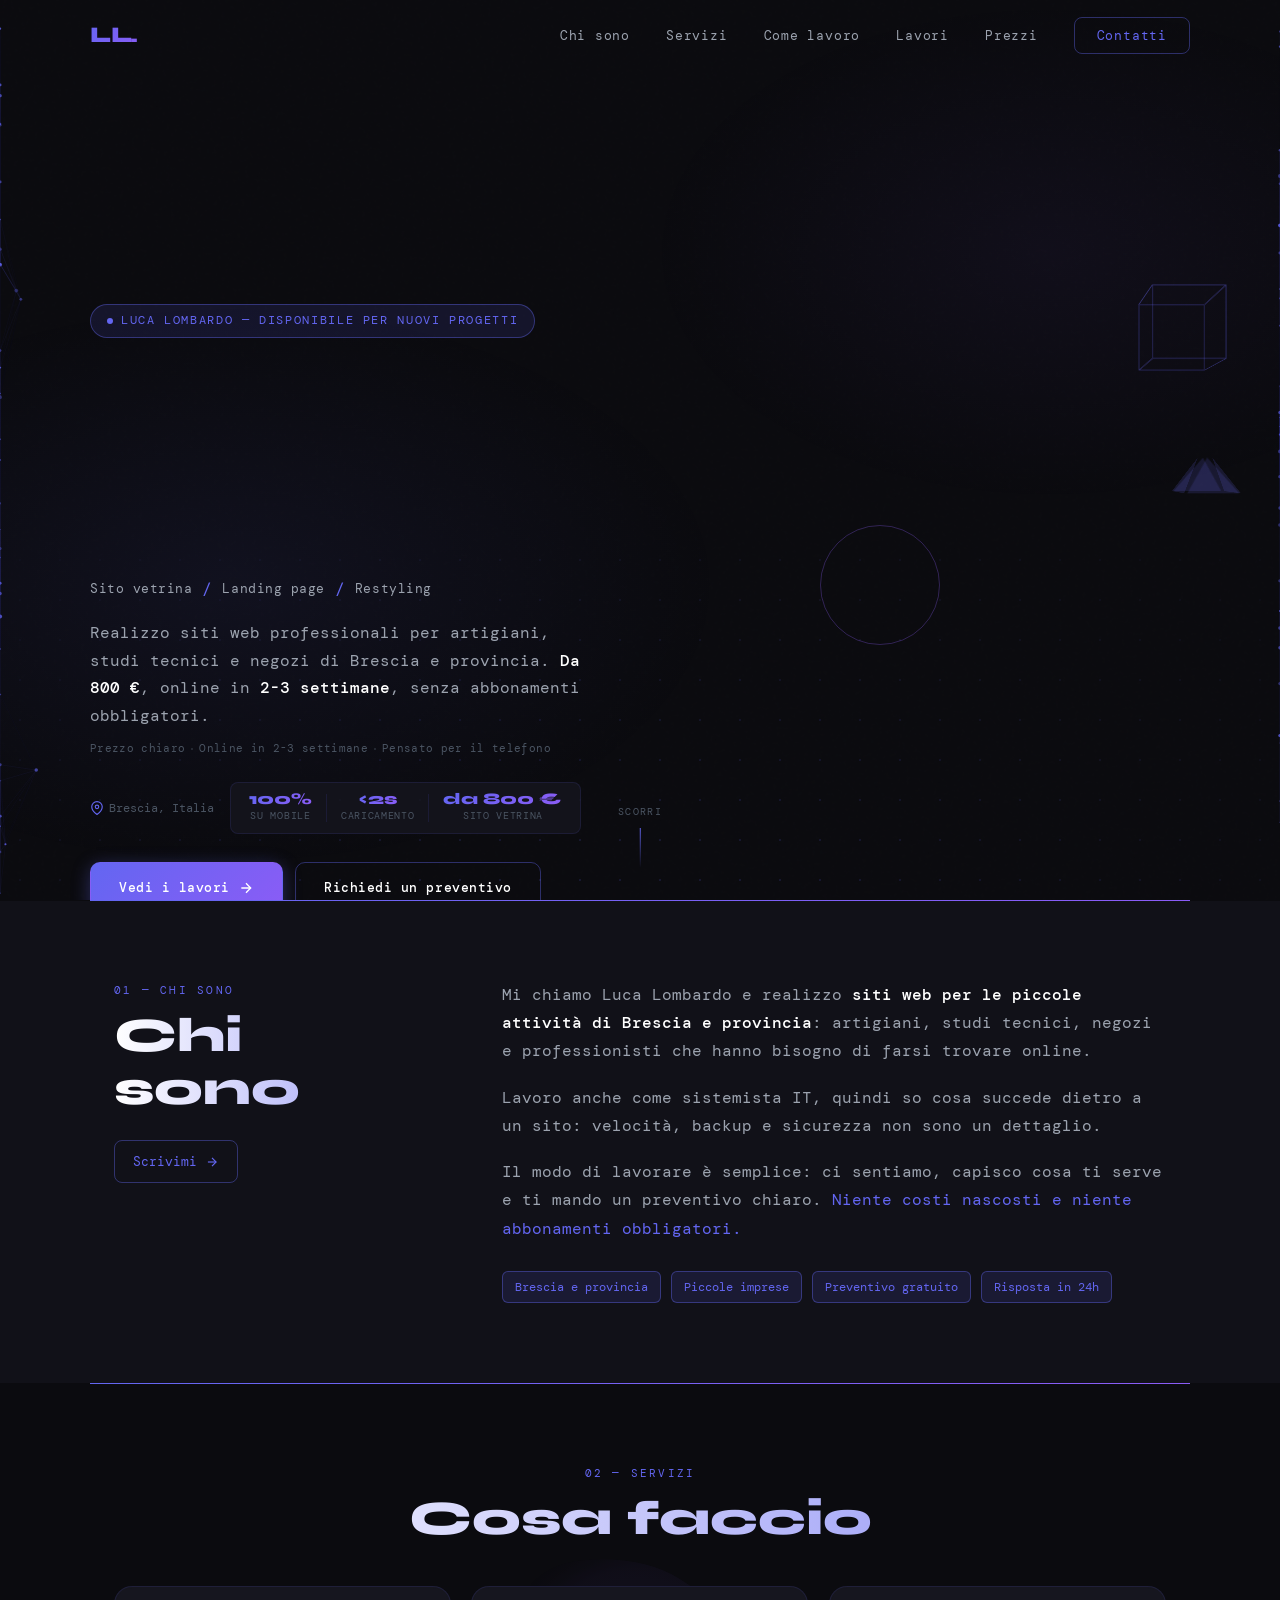
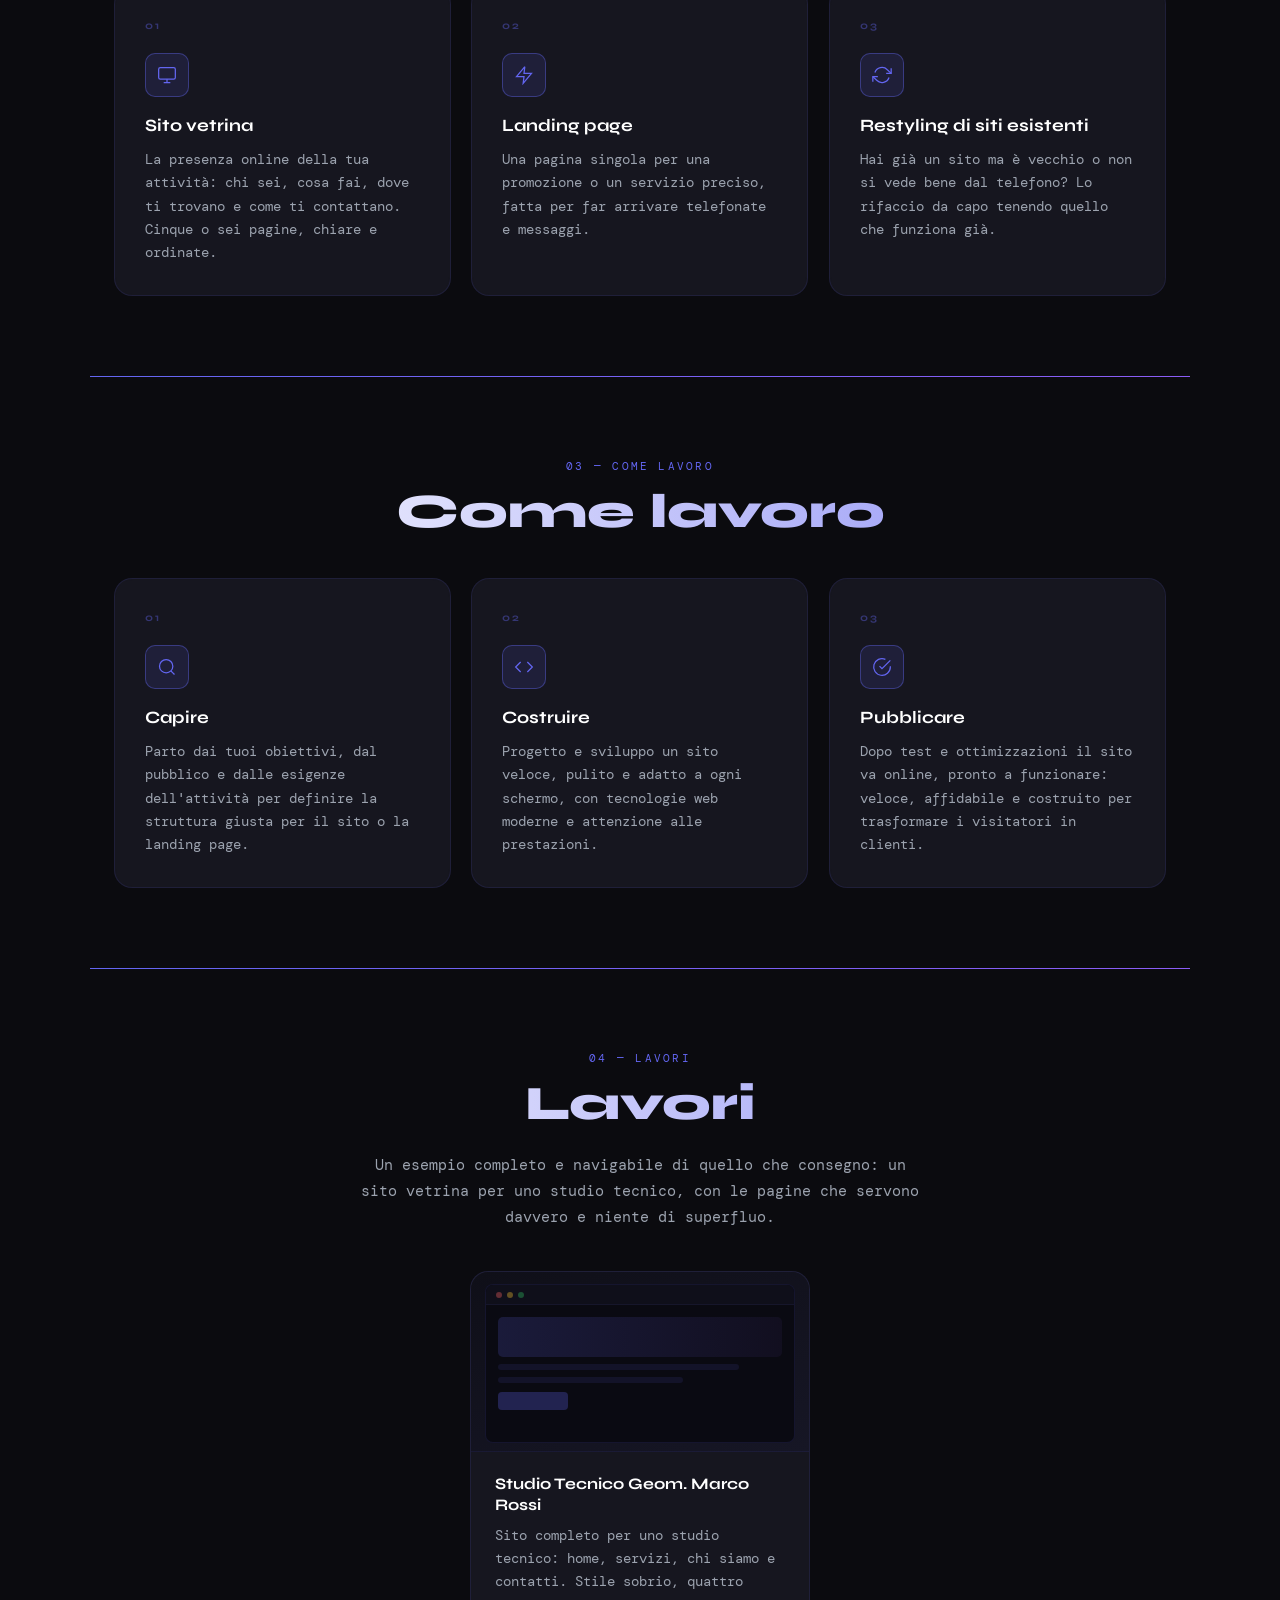
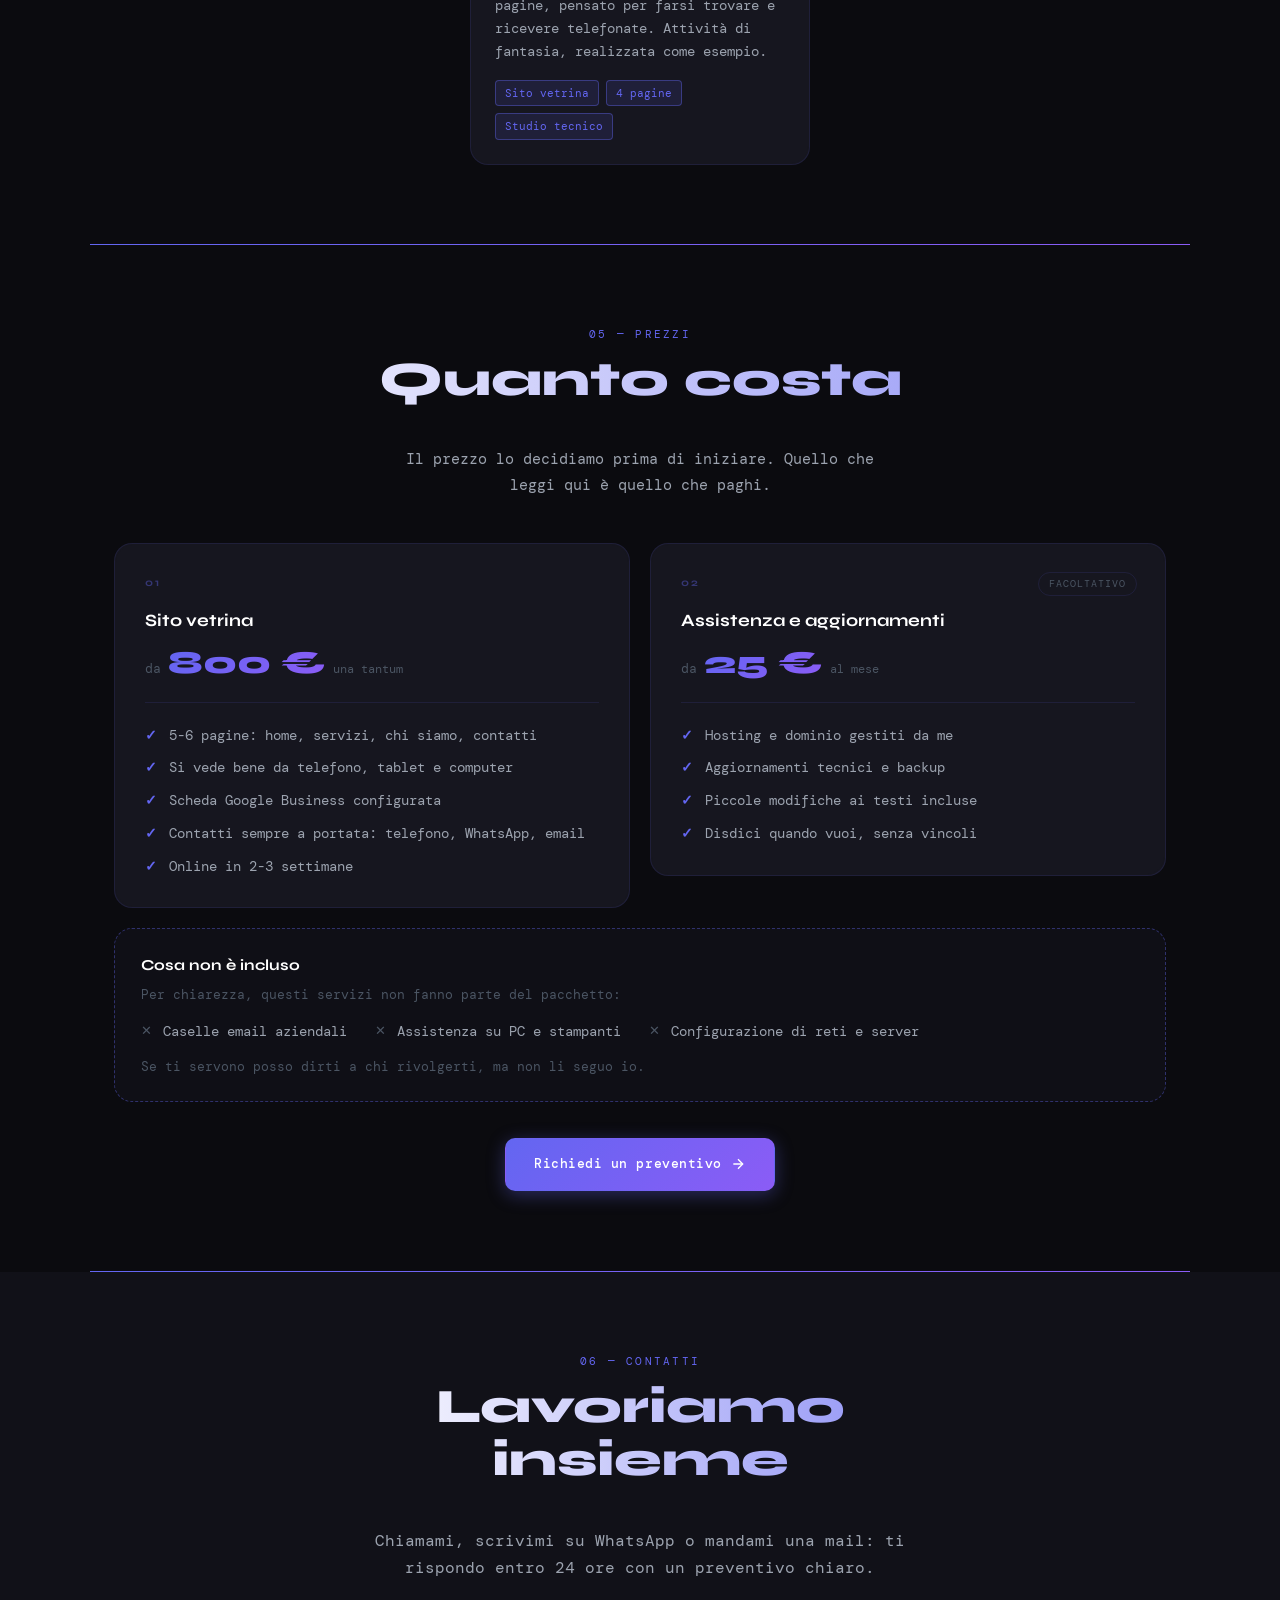
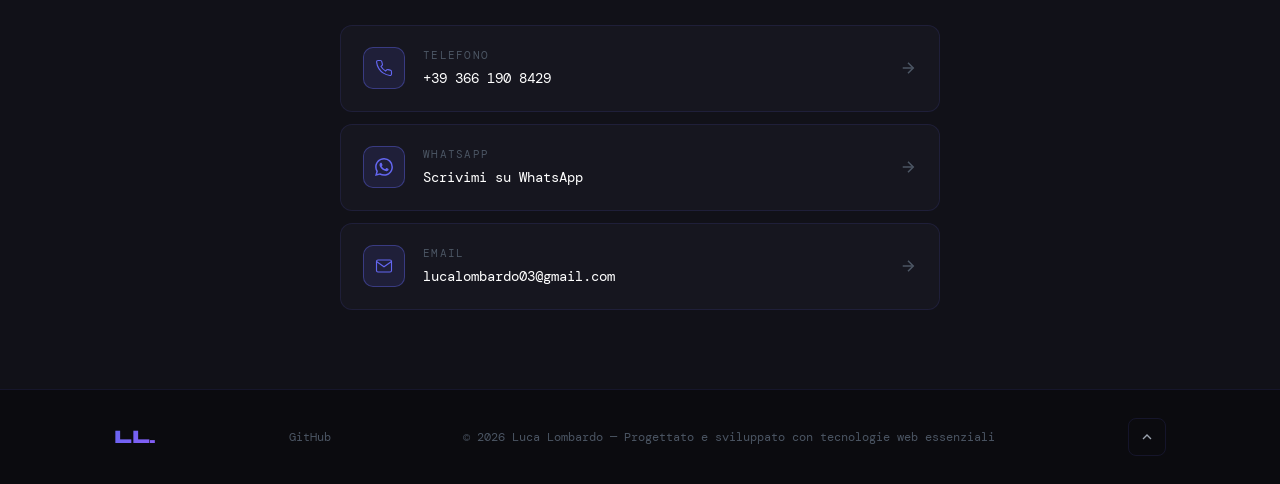
==== commit deb98b35: "Merge branch 'dev' into main Porta su main il sito italiano riposizionato su piccole imprese e profe" ====
--- a/index.html
+++ b/index.html
@@ -86,7 +86,6 @@
               "Restyling di siti web",
               "Ottimizzazione delle prestazioni web"
             ],
-            "email": "lucalombardo03@gmail.com",
             "telephone": "+393661908429"
           },
           {
@@ -131,7 +130,7 @@
     />
     <link rel="stylesheet" href="style.css" />
   </head>
-  <body>
+  <body data-email-user="lucalombardo03" data-email-domain="gmail.com">
     <!-- ░░ NAV ░░ -->
     <header>
       <nav class="nav" id="nav">
@@ -292,10 +291,7 @@
             <div class="about__left">
               <p class="section__label">01 — Chi sono</p>
               <h2 class="section__title">Chi<br />sono</h2>
-              <a
-                href="mailto:lucalombardo03@gmail.com"
-                class="about__email-btn"
-              >
+              <a class="about__email-btn" data-email-link>
                 Scrivimi
                 <svg
                   width="14"
@@ -722,10 +718,7 @@
                 </svg>
               </a>
 
-              <a
-                href="mailto:lucalombardo03@gmail.com"
-                class="contact__link"
-              >
+              <a class="contact__link" data-email-link>
                 <div class="contact__icon">
                   <svg
                     viewBox="0 0 24 24"
@@ -742,8 +735,8 @@
                 </div>
                 <div class="contact__info">
                   <span class="contact__label">Email</span>
-                  <span class="contact__value"
-                    >lucalombardo03@gmail.com</span
+                  <span class="contact__value" data-email-text
+                    >Scrivimi una mail</span
                   >
                 </div>
                 <svg
--- a/style.css
+++ b/style.css
@@ -682,6 +682,21 @@
 }
 .card--project:hover .card__preview-overlay { opacity: 1; }
 
+/* Su touch l'hover non esiste: senza questo il bottone "Vedi demo"
+   resterebbe invisibile e la demo irraggiungibile da telefono. */
+@media (hover: none) {
+  .card__preview-overlay {
+    opacity: 1;
+    align-items: flex-end;
+    padding-bottom: 14px;
+    backdrop-filter: none;
+    -webkit-backdrop-filter: none;
+    background: linear-gradient(
+      to top, rgba(11,11,15,0.94) 0%, rgba(11,11,15,0.82) 45%, transparent 100%
+    );
+  }
+}
+
 .card__btn {
   display: inline-flex; align-items: center; gap: 7px;
   font-family: var(--font-mono); font-size: 0.74rem; font-weight: 500;
@@ -721,12 +736,14 @@
   letter-spacing: 0.14em; color: var(--accent); opacity: 0.4; margin-bottom: 18px;
 }
 
+/* in alto a destra e fuori dal flusso: se restasse nel flusso
+   sfalserebbe in basso il prezzo della seconda card */
 .pricing__badge {
-  align-self: flex-start;
+  position: absolute; top: 28px; right: 28px;
   font-family: var(--font-mono); font-size: 0.6rem;
   letter-spacing: 0.1em; text-transform: uppercase; color: var(--text-dim);
   border: 1px solid var(--border); border-radius: 100px;
-  padding: 3px 10px; margin-bottom: 12px;
+  padding: 3px 10px;
 }
 
 .pricing__name {
@@ -754,7 +771,7 @@
   font-size: 0.85rem; color: var(--text-muted); line-height: 1.6;
 }
 .pricing__list li::before {
-  content: "\\2713"; position: absolute; left: 0; top: 0;
+  content: "\2713"; position: absolute; left: 0; top: 0;
   color: var(--accent); font-weight: 700;
 }
 
@@ -778,7 +795,7 @@
   font-size: 0.85rem; color: var(--text-muted);
 }
 .pricing__excluded-list li::before {
-  content: "\\2715"; position: absolute; left: 0; top: 0;
+  content: "\2715"; position: absolute; left: 0; top: 0;
   color: var(--text-dim); font-size: 0.8rem;
 }
 
